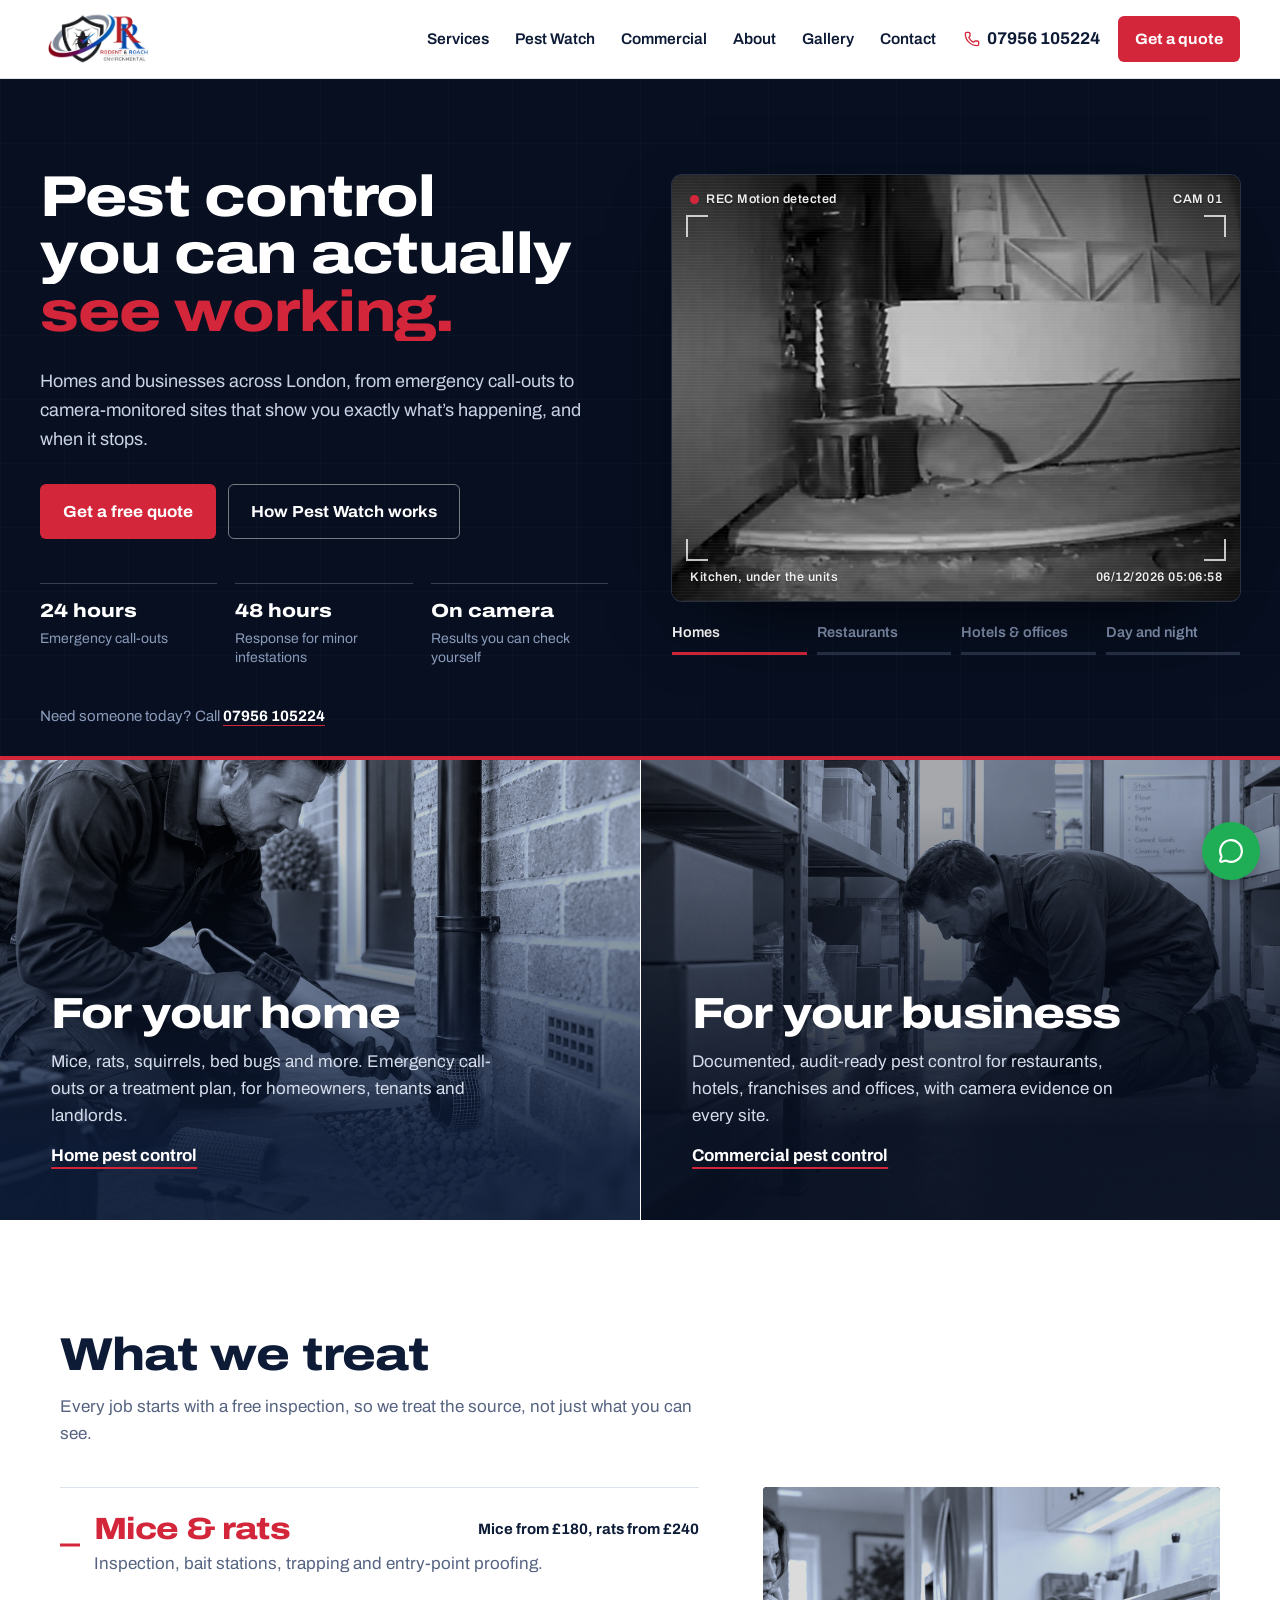
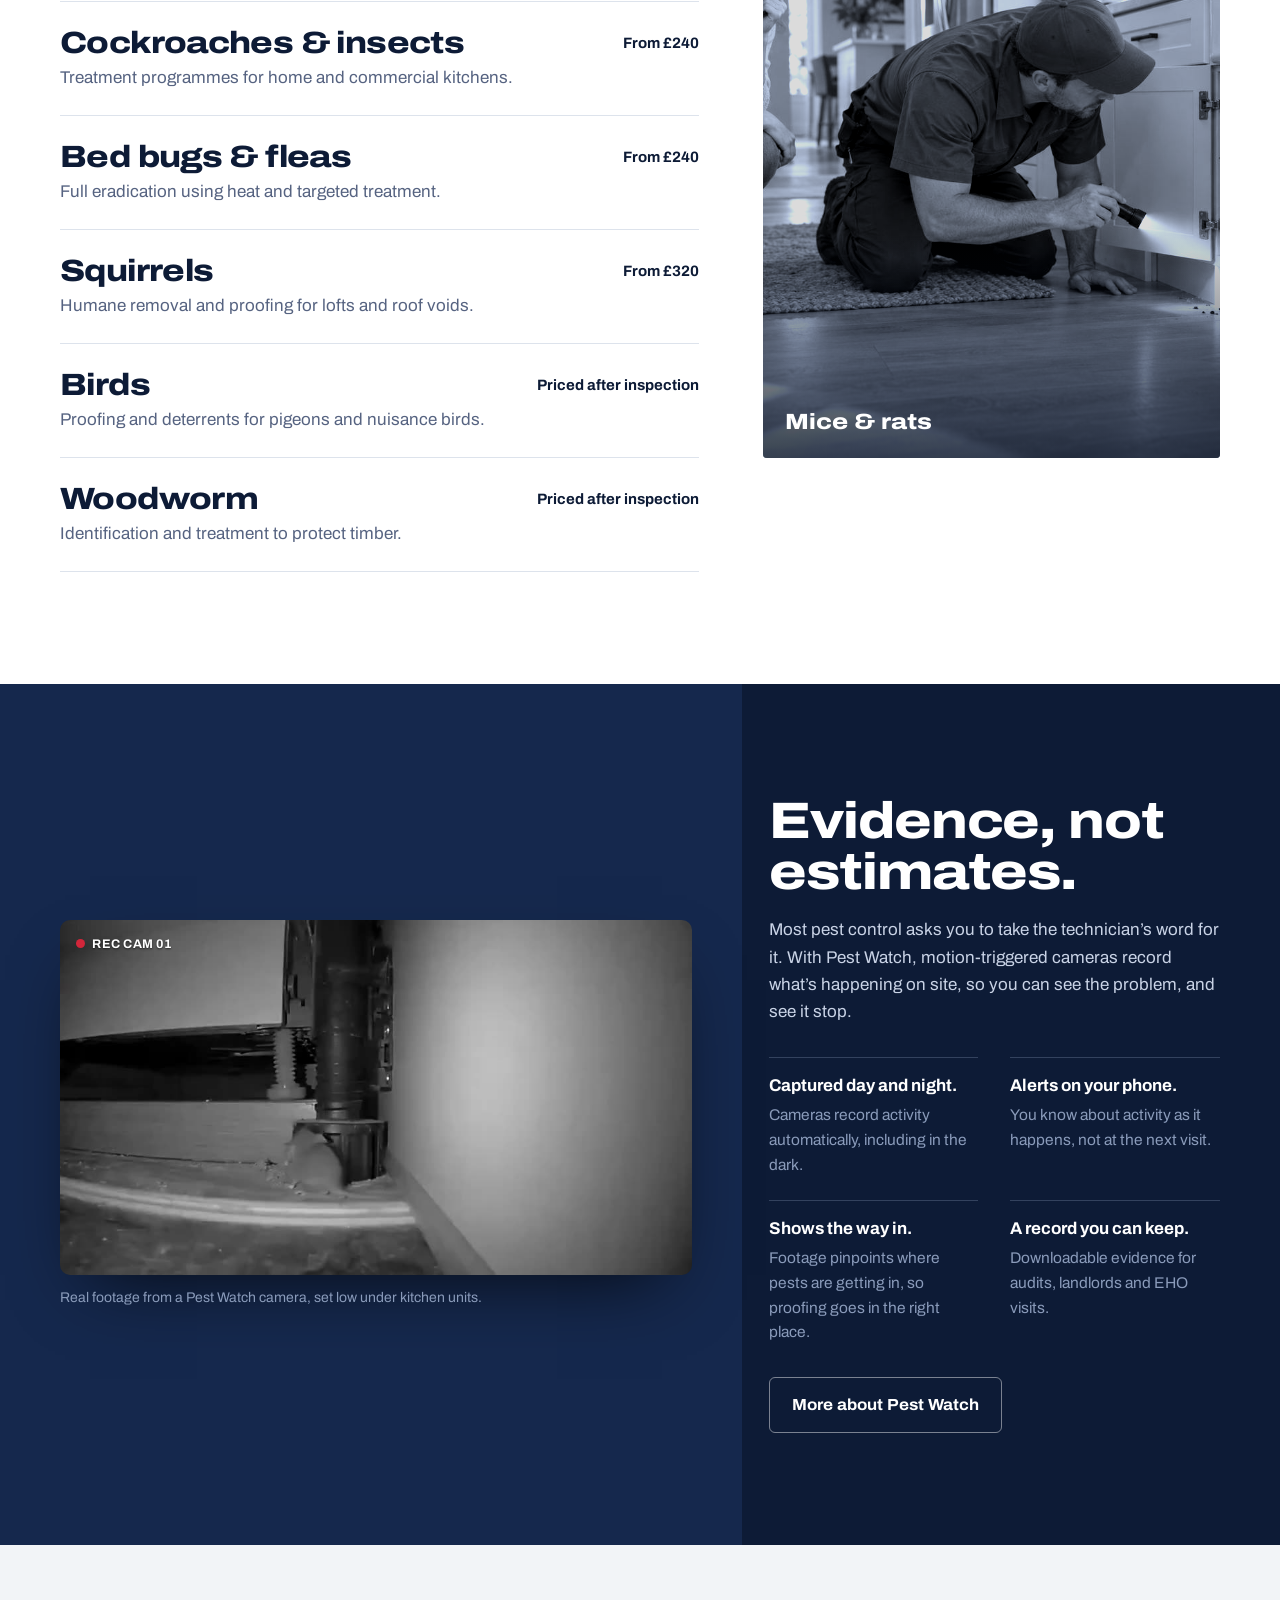
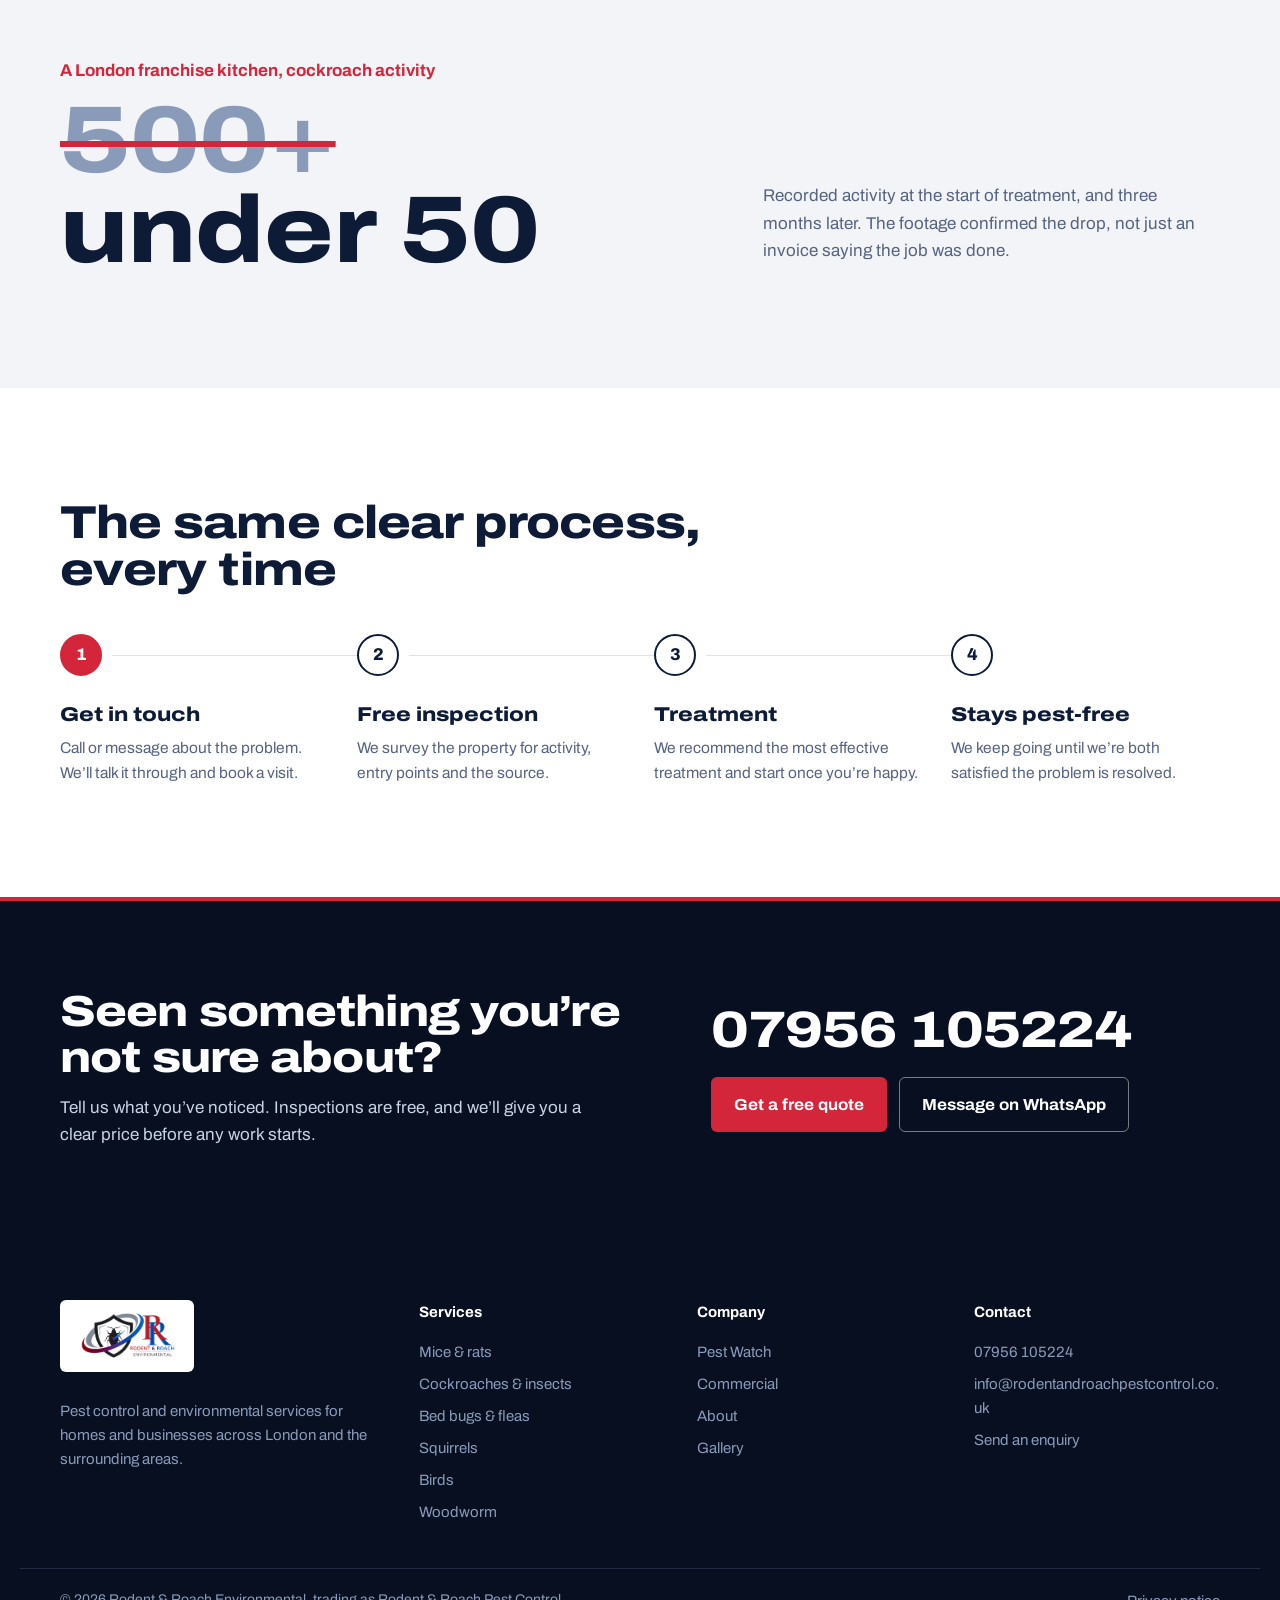
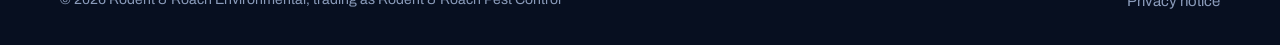
==== index.html @ bdc80152 "Preview of the Rodent & Roach redesign (new at /, original at /original/) Co-Authored-By: Claude Opu" ====
<!DOCTYPE html>
<html lang="en">
  <head>
    <meta name="robots" content="noindex, nofollow" />
    <meta charset="UTF-8" />
    <meta name="viewport" content="width=device-width, initial-scale=1.0, maximum-scale=1" />
    <title>Rodent &amp; Roach Pest Control | Pest control in London</title>
    <meta name="description" content="Safe, effective pest control and environmental services for London homes and businesses, from emergency call-outs to fully managed monitoring." />
    <meta name="robots" content="index, follow" />
    <meta property="og:title" content="Rodent &amp; Roach Pest Control | Pest control in London" />
    <meta property="og:description" content="Safe, effective pest control and environmental services for London homes and businesses." />
    <meta property="og:type" content="website" />
    <meta name="twitter:card" content="summary_large_image" />
    <meta name="twitter:title" content="Rodent &amp; Roach Pest Control | Pest control in London" />
    <meta name="twitter:description" content="Safe, effective pest control and environmental services for London homes and businesses." />
    <link rel="icon" type="image/svg+xml" href="./favicon.svg" />
    <script type="module" crossorigin src="./assets/index-C0YS751d.js"></script>
    <link rel="stylesheet" crossorigin href="./assets/index-T6lmc_DG.css">
  </head>
  <body>
    <div id="root"></div>
  </body>
</html>
---- assets/index-T6lmc_DG.css ----
@font-face{font-family:Archivo Variable;font-style:normal;font-display:swap;font-weight:100 900;font-stretch:62% 125%;src:url(./archivo-vietnamese-wdth-normal-rJmnGBSt.woff2) format("woff2-variations");unicode-range:U+0102-0103,U+0110-0111,U+0128-0129,U+0168-0169,U+01A0-01A1,U+01AF-01B0,U+0300-0301,U+0303-0304,U+0308-0309,U+0323,U+0329,U+1EA0-1EF9,U+20AB}@font-face{font-family:Archivo Variable;font-style:normal;font-display:swap;font-weight:100 900;font-stretch:62% 125%;src:url(./archivo-latin-ext-wdth-normal-7khWdh9v.woff2) format("woff2-variations");unicode-range:U+0100-02BA,U+02BD-02C5,U+02C7-02CC,U+02CE-02D7,U+02DD-02FF,U+0304,U+0308,U+0329,U+1D00-1DBF,U+1E00-1E9F,U+1EF2-1EFF,U+2020,U+20A0-20AB,U+20AD-20C0,U+2113,U+2C60-2C7F,U+A720-A7FF}@font-face{font-family:Archivo Variable;font-style:normal;font-display:swap;font-weight:100 900;font-stretch:62% 125%;src:url(./archivo-latin-wdth-normal-DY7AcnAa.woff2) format("woff2-variations");unicode-range:U+0000-00FF,U+0131,U+0152-0153,U+02BB-02BC,U+02C6,U+02DA,U+02DC,U+0304,U+0308,U+0329,U+2000-206F,U+20AC,U+2122,U+2191,U+2193,U+2212,U+2215,U+FEFF,U+FFFD}:root{--ink: #0d1b36;--night: #070f20;--navy-2: #15284d;--red: #d3263a;--red-dark: #ad1b2c;--steel: #8a9bba;--paper: #f2f4f7;--white: #ffffff;--line: #dde3ec;--text: #1b2740;--muted: #566381;--wa: #1fae55;--wide: 118%;--max: 1240px;--pad: clamp(20px, 4vw, 40px);--section: clamp(64px, 9vw, 112px)}*,*:before,*:after{box-sizing:border-box}html{-webkit-text-size-adjust:100%}body{margin:0;font-family:Archivo Variable,Archivo,system-ui,sans-serif;font-size:17px;line-height:1.6;color:var(--text);background:var(--white);-webkit-font-smoothing:antialiased}img,video{display:block;max-width:100%}a{color:inherit}h1,h2,h3{margin:0;color:var(--ink)}p{margin:0}ul,ol,dl,dd{margin:0;padding:0}ul,ol{list-style:none}button{font:inherit}.sr-only{position:absolute;width:1px;height:1px;overflow:hidden;clip:rect(0 0 0 0);white-space:nowrap}.skip{position:absolute;left:12px;top:-60px;z-index:100;background:var(--ink);color:#fff;padding:10px 14px;border-radius:6px}.skip:focus{top:12px}:focus-visible{outline:3px solid var(--red);outline-offset:3px}.hero :focus-visible,.pw :focus-visible,.cta-band :focus-visible,.site-footer :focus-visible,.page-head :focus-visible,.aud:focus-visible{outline-color:#fff}.hero-title,.page-head h1,.section-head h2,.plain h2,.pw-copy h2,.cta-band h2,.aud-title,.svc-row-title,.case-figure,.cta-phone,.contact-big{font-stretch:var(--wide);font-weight:800;letter-spacing:-.02em}.graded{filter:grayscale(1) sepia(.35) hue-rotate(180deg) saturate(1.5) contrast(1.08) brightness(.86)}.btn{display:inline-flex;align-items:center;justify-content:center;gap:8px;padding:14px 22px;border-radius:6px;border:1.5px solid transparent;font-weight:700;font-size:16px;font-stretch:106%;text-decoration:none;cursor:pointer;transition:background-color .15s,border-color .15s,color .15s}.btn-red{background:var(--red);color:#fff}.btn-red:hover{background:var(--red-dark)}.btn-red:disabled{opacity:.7;cursor:progress}.btn-ghost-light{border-color:#ffffff73;color:#fff}.btn-ghost-light:hover{border-color:#fff;background:#ffffff0f}.btn-whatsapp{background:var(--wa);color:#fff}.btn-whatsapp:hover{background:#17924a}.btn-sm{padding:10px 16px;font-size:15px}.btn-block{width:100%}.text-btn{background:none;border:0;padding:0;color:var(--muted);text-decoration:underline;cursor:pointer}.site-header{position:sticky;top:0;z-index:50;background:var(--white);border-bottom:1px solid var(--line)}.header-inner{max-width:1320px;margin:0 auto;padding:0 var(--pad);height:78px;display:flex;align-items:center;gap:28px}.brand img{height:50px;width:auto}.main-nav{display:flex;gap:26px;margin-left:auto}.main-nav a{position:relative;text-decoration:none;font-weight:600;font-size:15.5px;color:var(--ink);padding:6px 0}.main-nav a:after{content:"";position:absolute;left:0;right:0;bottom:0;height:2px;background:var(--red);transform:scaleX(0);transform-origin:left;transition:transform .2s}.main-nav a:hover:after,.main-nav a.is-on:after{transform:scaleX(1)}.header-actions{display:flex;align-items:center;gap:18px}.header-phone{display:inline-flex;align-items:center;gap:7px;font-weight:700;color:var(--ink);text-decoration:none;font-variant-numeric:tabular-nums}.header-phone svg{color:var(--red)}.menu-btn{display:none;background:none;border:1px solid var(--line);border-radius:6px;width:44px;height:44px;align-items:center;justify-content:center;color:var(--ink);cursor:pointer}.mobile-nav{display:flex;flex-direction:column;padding:8px var(--pad) 22px;border-top:1px solid var(--line)}.mobile-nav a{text-decoration:none;font-weight:700;font-stretch:var(--wide);font-size:22px;color:var(--ink);padding:12px 0;border-bottom:1px solid var(--line)}.mobile-nav a.is-on{color:var(--red)}.mobile-nav .mobile-call{border:0;margin-top:14px;background:var(--red);color:#fff;text-align:center;border-radius:6px;font-size:18px}@media(max-width:1080px){.main-nav{display:none}.header-actions{margin-left:auto}.menu-btn{display:inline-flex}}@media(max-width:640px){.header-phone{display:none}.header-inner{height:68px;gap:12px}.brand img{height:42px}}.hero{background:var(--night);color:#fff;position:relative;overflow:hidden;border-bottom:4px solid var(--red)}.hero:before{content:"";position:absolute;inset:0;pointer-events:none;opacity:.5;background-image:linear-gradient(rgba(138,155,186,.07) 1px,transparent 1px),linear-gradient(90deg,rgba(138,155,186,.07) 1px,transparent 1px);background-size:64px 64px}.hero-inner{position:relative;max-width:1320px;margin:0 auto;padding:clamp(48px,7vw,92px) var(--pad) 28px;display:grid;grid-template-columns:5fr 7fr;gap:clamp(32px,5vw,72px);align-items:center}.hero-title{color:#fff;font-size:clamp(42px,5.6vw,82px);line-height:.96}.hero-line{display:block;overflow:hidden;padding-bottom:.04em}.hero-line{animation:rise .8s cubic-bezier(.2,.7,.1,1) both}.hero-line:nth-child(2){animation-delay:.08s}.hero-line:nth-child(3){animation-delay:.16s;color:var(--red)}@keyframes rise{0%{opacity:0;transform:translateY(40%)}to{opacity:1;transform:none}}.hero-sub{margin-top:26px;max-width:34em;color:#c9d3e6;font-size:18px;animation:fade .8s .3s both}.hero-actions{display:flex;flex-wrap:wrap;gap:12px;margin-top:30px;animation:fade .8s .4s both}.hero-facts{display:grid;grid-template-columns:repeat(3,1fr);gap:18px;margin-top:44px;animation:fade .8s .5s both}.hero-facts div{border-top:1px solid rgba(138,155,186,.35);padding-top:12px}.hero-facts dt{font-weight:800;font-stretch:var(--wide);font-size:19px}.hero-facts dd{color:var(--steel);font-size:14px;line-height:1.4;margin-top:2px}@keyframes fade{0%{opacity:0}to{opacity:1}}.monitor{animation:fade 1s .2s both}.monitor-screen{position:relative;aspect-ratio:4 / 3;border-radius:10px;overflow:hidden;background:#000;box-shadow:0 0 0 1px #8a9bba40,0 30px 80px -30px #000c}.monitor-screen:after{content:"";position:absolute;inset:0;pointer-events:none;background:repeating-linear-gradient(0deg,rgba(255,255,255,.035) 0 1px,transparent 1px 3px),radial-gradient(ellipse at center,transparent 55%,rgba(0,0,0,.55))}.feed{position:absolute;inset:0;opacity:0;transition:opacity .9s ease}.feed.is-on{opacity:1}.feed-media{width:100%;height:100%;object-fit:cover;filter:grayscale(1) sepia(.3) hue-rotate(160deg) saturate(1.4) contrast(1.12) brightness(.82);transform:scale(1.04)}.feed-video{filter:contrast(1.05)}.feed.is-on .feed-media{animation:push 7s linear forwards}@keyframes push{0%{transform:scale(1.04)}to{transform:scale(1.14) translate(-1.5%,-1%)}}.detect{position:absolute;border:2px solid var(--red);opacity:0;transform:scale(1.25)}.feed.is-on .detect{animation:lock .5s 1.1s cubic-bezier(.2,.8,.2,1) forwards}@keyframes lock{to{opacity:1;transform:none}}.detect-label{position:absolute;left:-2px;bottom:100%;white-space:nowrap;background:var(--red);color:#fff;font-size:12px;font-weight:700;padding:3px 7px}.hud{position:absolute;left:0;right:0;display:flex;justify-content:space-between;gap:12px;padding:14px 18px;z-index:2;font-size:12.5px;font-weight:600;letter-spacing:.04em;color:#ffffffeb;text-shadow:0 1px 2px rgba(0,0,0,.6);font-variant-numeric:tabular-nums}.hud-top{top:0}.hud-bottom{bottom:0}.hud-rec{display:inline-flex;align-items:center;gap:7px}.hud-rec i{width:9px;height:9px;border-radius:50%;background:var(--red);animation:blink 1.4s steps(1) infinite}@keyframes blink{50%{opacity:.2}}.corner{position:absolute;width:22px;height:22px;border-color:#ffffffbf;border-style:solid;border-width:0;z-index:2;pointer-events:none}.corner.tl{top:40px;left:14px;border-top-width:2px;border-left-width:2px}.corner.tr{top:40px;right:14px;border-top-width:2px;border-right-width:2px}.corner.bl{bottom:40px;left:14px;border-bottom-width:2px;border-left-width:2px}.corner.br{bottom:40px;right:14px;border-bottom-width:2px;border-right-width:2px}.monitor-tabs{display:grid;grid-template-columns:repeat(4,1fr);gap:10px;margin-top:14px}.monitor-tab{background:none;border:0;color:var(--steel);text-align:left;padding:6px 0;cursor:pointer;font-weight:600;font-size:14.5px}.monitor-tab.is-on,.monitor-tab:hover{color:#fff}.tab-bar{display:block;height:3px;margin-top:8px;background:#8a9bba40;overflow:hidden}.tab-bar span{display:block;height:100%;width:0;background:var(--red)}.monitor-tab.is-on .tab-bar span{animation:fill linear forwards}.monitor-tab.is-on.is-paused .tab-bar span{animation:none;width:100%}@keyframes fill{to{width:100%}}.hero-call{position:relative;max-width:1320px;margin:0 auto;padding:8px var(--pad) 28px;color:var(--steel);font-size:15px}.hero-call a{color:#fff;font-weight:700;text-decoration-color:var(--red);text-underline-offset:4px}@media(max-width:960px){.hero-inner{grid-template-columns:1fr}.hero-facts{grid-template-columns:1fr 1fr 1fr}}@media(max-width:560px){.hero-facts{grid-template-columns:1fr;gap:0}.hero-facts div{display:flex;gap:12px;align-items:baseline;padding:10px 0}.monitor-tabs{grid-template-columns:repeat(2,1fr)}.hud{font-size:11px;padding:10px 12px}.detect-label{font-size:11px}}.audience{display:grid;grid-template-columns:1fr 1fr}.aud{position:relative;min-height:460px;overflow:hidden;text-decoration:none;color:#fff;display:flex;align-items:flex-end}.aud img{position:absolute;inset:0;width:100%;height:100%;object-fit:cover;transition:transform .6s ease}.aud:before{content:"";position:absolute;inset:0;z-index:1;background:linear-gradient(180deg,#0d1b361a 20%,#0d1b36eb 85%)}.aud-biz:before{background:linear-gradient(180deg,#070f2040 10%,#070f20f2 80%)}.aud:hover img{transform:scale(1.04)}.aud-body{position:relative;z-index:2;padding:clamp(28px,4vw,52px);max-width:560px;display:flex;flex-direction:column;gap:12px}.aud-title{font-size:clamp(30px,3.4vw,46px);line-height:1}.aud-text{color:#d5ddeb}.aud-link{font-weight:700;text-decoration:underline;text-decoration-color:var(--red);text-decoration-thickness:2px;text-underline-offset:6px}.aud-biz{border-left:1px solid rgba(255,255,255,.12)}@media(max-width:760px){.audience{grid-template-columns:1fr}.aud{min-height:380px}.aud-biz{border-left:0}}.section-head{max-width:640px;margin-bottom:40px}.section-head h2{font-size:clamp(32px,3.6vw,50px);line-height:1.02}.section-head p{margin-top:14px;color:var(--muted)}.svc-index{padding:var(--section) 0}.svc-index-inner{max-width:var(--max);margin:0 auto;padding:0 var(--pad)}.svc-layout{display:grid;grid-template-columns:7fr 5fr;gap:clamp(28px,5vw,64px);align-items:start}.svc-rows{border-bottom:1px solid var(--line)}.svc-row{display:grid;grid-template-columns:1fr auto;grid-template-areas:"title price" "text text";gap:4px 20px;padding:24px 0;border-top:1px solid var(--line);text-decoration:none;position:relative;transition:padding-left .2s ease}.svc-row:before{content:"";position:absolute;left:0;top:50%;width:0;height:3px;background:var(--red);transition:width .2s ease;transform:translateY(-50%)}.svc-row.is-on{padding-left:34px}.svc-row.is-on:before{width:20px}.svc-row-title{grid-area:title;font-size:clamp(24px,2.4vw,32px);line-height:1.1;color:var(--ink);transition:color .2s}.svc-row.is-on .svc-row-title{color:var(--red)}.svc-row-text{grid-area:text;color:var(--muted)}.svc-row-price{grid-area:price;align-self:center;font-weight:700;font-size:15px;color:var(--ink);text-align:right}.svc-preview{position:sticky;top:110px;aspect-ratio:4 / 5;border-radius:4px;overflow:hidden;background:var(--ink)}.svc-preview img{position:absolute;inset:0;width:100%;height:100%;object-fit:cover;opacity:0;transition:opacity .4s ease}.svc-preview img.is-on{opacity:1}.svc-preview:after{content:"";position:absolute;inset:0;background:linear-gradient(180deg,transparent 60%,rgba(7,15,32,.75))}.svc-preview-label{position:absolute;left:22px;bottom:18px;z-index:1;color:#fff;font-weight:800;font-stretch:var(--wide);font-size:22px}@media(max-width:860px){.svc-layout{grid-template-columns:1fr}.svc-preview{display:none}.svc-row{grid-template-areas:"title" "text" "price";grid-template-columns:1fr}.svc-row-price{text-align:left;margin-top:6px;color:var(--red)}.svc-row.is-on{padding-left:0}.svc-row.is-on:before{width:0}.svc-row.is-on .svc-row-title{color:var(--ink)}}.pw{background:var(--ink);color:#fff;padding:var(--section) 0;position:relative}.pw:before{content:"";position:absolute;left:0;top:0;bottom:0;width:42%;background:var(--navy-2)}.pw-inner{position:relative;max-width:var(--max);margin:0 auto;padding:0 var(--pad);display:grid;grid-template-columns:5fr 7fr;gap:clamp(32px,6vw,88px);align-items:center}.pw-screen{position:relative;max-width:400px;width:100%;justify-self:center;aspect-ratio:3 / 4;border-radius:10px;overflow:hidden;background:#000;box-shadow:0 30px 70px -30px #000c}.pw-screen video{width:100%;height:100%;object-fit:cover}.pw-screen .corner.bl,.pw-screen .corner.br{bottom:54px}.pw-copy h2{color:#fff;font-size:clamp(34px,4vw,56px);line-height:1}.pw-copy>p{margin-top:18px;color:#c9d3e6;max-width:34em}.pw-points{margin:32px 0;display:grid;grid-template-columns:1fr 1fr;gap:22px 32px}.pw-points li{border-top:1px solid rgba(138,155,186,.3);padding-top:14px;color:var(--steel);font-size:15.5px}.pw-points strong{display:block;color:#fff;font-size:17px;margin-bottom:4px}@media(max-width:900px){.pw:before{width:100%;height:38%;bottom:auto}.pw-inner{grid-template-columns:1fr}}@media(max-width:560px){.pw-points{grid-template-columns:1fr}}.case{background:var(--paper);padding:var(--section) 0}.case-inner{max-width:var(--max);margin:0 auto;padding:0 var(--pad);display:grid;grid-template-columns:1fr 1fr;gap:12px 64px;align-items:end}.case-kicker{grid-column:1 / -1;font-weight:700;color:var(--red)}.case-figure{display:flex;align-items:baseline;flex-wrap:wrap;gap:6px 24px;line-height:.95}.case-from{font-size:clamp(56px,8vw,120px);color:var(--steel);text-decoration:line-through;text-decoration-color:var(--red);text-decoration-thickness:6px}.case-to{font-size:clamp(56px,8vw,120px);color:var(--ink)}.case-text{color:var(--muted);max-width:30em;padding-bottom:12px}@media(max-width:860px){.case-inner{grid-template-columns:1fr}}.process{padding:var(--section) 0}.process-inner{max-width:var(--max);margin:0 auto;padding:0 var(--pad)}.process-steps{display:grid;grid-template-columns:repeat(4,1fr);gap:28px;counter-reset:s}.process-steps li{position:relative;padding-top:64px}.process-steps li:before{content:"";position:absolute;top:21px;left:52px;right:-28px;height:1px;background:var(--line)}.process-steps li:last-child:before{display:none}.step-n{display:inline-flex;align-items:center;justify-content:center;width:42px;height:42px;border-radius:50%;border:2px solid var(--ink);font-weight:800;color:var(--ink);flex:none}.process-steps .step-n{position:absolute;top:0;left:0}.process-steps li:first-child .step-n{background:var(--red);border-color:var(--red);color:#fff}.process-steps h3{font-size:20px;font-stretch:var(--wide);font-weight:800}.process-steps p{color:var(--muted);margin-top:6px;font-size:15.5px}@media(max-width:860px){.process-steps{grid-template-columns:1fr 1fr}.process-steps li:before{display:none}}@media(max-width:520px){.process-steps{grid-template-columns:1fr}}.cta-band{background:var(--night);color:#fff;padding:clamp(56px,7vw,88px) 0;border-top:4px solid var(--red)}.cta-inner{max-width:var(--max);margin:0 auto;padding:0 var(--pad);display:grid;grid-template-columns:6fr 5fr;gap:40px;align-items:center}.cta-band h2{color:#fff;font-size:clamp(30px,3.4vw,46px);line-height:1.04}.cta-band p{color:#c9d3e6;margin-top:14px;max-width:32em}.cta-phone{display:block;color:#fff;text-decoration:none;font-size:clamp(34px,4vw,54px);line-height:1;font-variant-numeric:tabular-nums}.cta-phone:hover{color:#ffd4d9}.cta-buttons{display:flex;flex-wrap:wrap;gap:12px;margin-top:20px}@media(max-width:860px){.cta-inner{grid-template-columns:1fr}}.page-head{position:relative;background:var(--ink);color:#fff;overflow:hidden;border-bottom:4px solid var(--red)}.page-head-inner{position:relative;z-index:1;max-width:var(--max);margin:0 auto;padding:clamp(56px,8vw,104px) var(--pad)}.page-head h1{color:#fff;font-size:clamp(40px,5.4vw,76px);line-height:.98;max-width:12em}.page-head p{margin-top:18px;max-width:34em;color:#c9d3e6;font-size:18px}.page-head.has-image .page-head-inner{padding-right:46%}.page-head-img{position:absolute;top:0;right:0;bottom:0;width:46%;height:100%;object-fit:cover}.page-head.has-image:after{content:"";position:absolute;top:0;bottom:0;right:0;width:46%;background:linear-gradient(90deg,var(--ink),transparent 45%)}.crumb{display:inline-block;margin-bottom:20px;color:var(--steel);font-weight:600;text-decoration:none}.crumb:before{content:"‹ "}.crumb:hover{color:#fff}@media(max-width:860px){.page-head.has-image .page-head-inner{padding-right:var(--pad)}.page-head-img{width:100%;opacity:.35}.page-head.has-image:after{width:100%;background:linear-gradient(180deg,rgba(13,27,54,.4),var(--ink))}}.plain{padding:clamp(56px,7vw,92px) 0}.plain.alt{background:var(--paper)}.plain-inner{max-width:var(--max);margin:0 auto;padding:0 var(--pad)}.plain h2{font-size:clamp(26px,2.6vw,36px);line-height:1.06;margin-bottom:16px}.plain h2.mt{margin-top:36px}.plain p{color:var(--muted);max-width:38em}.plain p+p{margin-top:14px}.two-col{display:grid;grid-template-columns:5fr 7fr;gap:clamp(28px,5vw,72px)}.lists{display:grid;grid-template-columns:1fr 1fr;gap:28px}.lists h3{font-size:18px;margin-bottom:10px}.lists li,.tick-list li,.area-list li{position:relative;padding:9px 0 9px 22px;border-bottom:1px solid var(--line)}.lists li:before,.tick-list li:before{content:"";position:absolute;left:0;top:19px;width:10px;height:3px;background:var(--red)}.area-list{display:grid;grid-template-columns:1fr 1fr;column-gap:28px}.area-list li{padding-left:0;font-weight:600;color:var(--ink)}.price-note{border-left:3px solid var(--red);padding-left:18px}.visit-steps{display:grid;gap:14px;margin-top:8px;max-width:760px}.visit-steps li{display:flex;gap:18px;align-items:center;color:var(--text);font-size:17.5px}.svc-price-line{margin-top:32px;display:flex;flex-wrap:wrap;gap:6px 16px;align-items:baseline}.svc-price-line strong{font-size:24px;font-stretch:var(--wide);color:var(--ink)}.svc-price-line span{color:var(--muted)}.other-svcs{display:flex;flex-wrap:wrap;gap:10px}.other-svcs a{text-decoration:none;font-weight:700;color:var(--ink);border:1.5px solid var(--line);border-radius:6px;padding:10px 16px}.other-svcs a:hover{border-color:var(--ink)}.sectors{display:grid;grid-template-columns:repeat(3,1fr);gap:0 36px}.sectors div{border-top:1px solid var(--line);padding:18px 0 24px}.sectors dt{font-weight:800;font-stretch:var(--wide);font-size:19px;color:var(--ink)}.sectors dd{color:var(--muted);margin-top:6px}.prose{max-width:720px}.preview-note{background:#fff4d6;border:1px solid #f0d58a;color:#6a5414!important;padding:12px 16px;border-radius:6px;margin-bottom:28px;max-width:none!important}@media(max-width:860px){.two-col,.lists,.sectors{grid-template-columns:1fr}}.gallery{display:grid;grid-template-columns:repeat(3,1fr);gap:16px}.gallery figure{margin:0}.gallery img{width:100%;aspect-ratio:4 / 3;object-fit:cover;border-radius:4px;filter:saturate(.75) contrast(1.05)}.gallery figcaption{margin-top:8px;font-size:14.5px;font-weight:600;color:var(--ink)}@media(max-width:860px){.gallery{grid-template-columns:1fr 1fr}}@media(max-width:520px){.gallery{grid-template-columns:1fr}}.contact-grid{display:grid;grid-template-columns:7fr 4fr;gap:clamp(32px,5vw,72px);align-items:start}.contact-side{display:grid;gap:26px}.contact-side h2{font-size:15px!important;font-stretch:100%!important;font-weight:700!important;letter-spacing:0!important;color:var(--muted);margin-bottom:4px!important}.contact-side a{font-weight:700;color:var(--ink);text-decoration-color:var(--red);text-underline-offset:4px;word-break:break-word}.contact-side p{font-size:15px;margin-top:4px}.contact-big{font-size:34px;text-decoration:none!important;display:block;line-height:1.1}@media(max-width:860px){.contact-grid{grid-template-columns:1fr}}.enquiry{display:grid;gap:18px}.field-row{display:grid;grid-template-columns:1fr 1fr;gap:18px}.field{display:grid;gap:6px;border:0;padding:0;margin:0;min-width:0}.field label,.field legend{font-weight:700;font-size:15px;color:var(--ink);padding:0}.optional{font-weight:400;color:var(--muted)}.field input,.field select,.field textarea{width:100%;font:inherit;color:var(--text);background:#fff;border:1.5px solid #c7d0dd;border-radius:6px;padding:12px 14px;min-height:50px}.field textarea{resize:vertical}.field input:focus,.field select:focus,.field textarea:focus{outline:none;border-color:var(--ink);box-shadow:0 0 0 3px #0d1b3626}.field [aria-invalid=true]{border-color:var(--red)}.field-error{color:var(--red)!important;font-size:14.5px;font-weight:600}.segmented{display:flex;flex-wrap:wrap;gap:10px}.segmented legend{width:100%;margin-bottom:6px}.segmented label{flex:1;min-width:120px;display:flex;align-items:center;justify-content:center;min-height:50px;border:1.5px solid #c7d0dd;border-radius:6px;cursor:pointer;font-weight:600}.segmented label.is-on{border-color:var(--ink);background:var(--ink);color:#fff}.segmented input{position:absolute;opacity:0;pointer-events:none}.segmented label:focus-within{outline:3px solid var(--red);outline-offset:2px}.form-done{background:var(--paper);border-left:4px solid var(--red);padding:28px;display:grid;gap:14px;justify-items:start}.form-done h3{font-size:26px;font-stretch:var(--wide);font-weight:800}.form-alt a{font-weight:700;color:var(--ink)}@media(max-width:560px){.field-row{grid-template-columns:1fr}}.site-footer{background:var(--night);color:var(--steel)}.footer-inner{max-width:var(--max);margin:0 auto;padding:64px var(--pad) 40px;display:grid;grid-template-columns:4fr 3fr 3fr 3fr;gap:32px}.footer-logo{display:inline-block;background:#fff;border-radius:6px;padding:10px 14px}.footer-logo img{height:52px;width:auto}.footer-brand p{margin-top:18px;max-width:26em;font-size:15px}.site-footer h2{color:#fff;font-size:15px;font-weight:700;margin-bottom:12px}.site-footer a{display:block;color:var(--steel);text-decoration:none;padding:4px 0;font-size:15px;word-break:break-word}.site-footer a:hover{color:#fff}.footer-base{max-width:var(--max);margin:0 auto;padding:20px var(--pad) 32px;border-top:1px solid rgba(138,155,186,.2);display:flex;flex-wrap:wrap;justify-content:space-between;gap:12px;font-size:14px}.footer-base a{display:inline;padding:0}@media(max-width:860px){.footer-inner{grid-template-columns:1fr 1fr}.footer-brand{grid-column:1 / -1}}.wa-float{position:fixed;right:20px;bottom:20px;z-index:40;width:58px;height:58px;border-radius:50%;background:var(--wa);color:#fff;display:flex;align-items:center;justify-content:center;box-shadow:0 10px 24px -8px #00000073}.wa-float:hover{background:#17924a}@media(prefers-reduced-motion:reduce){*,*:before,*:after{animation-duration:.001ms!important;animation-delay:0s!important;transition-duration:.001ms!important}.feed.is-on .feed-media{animation:none}.feed.is-on .detect{opacity:1;transform:none}}.pw-screen{margin:0;max-width:none;aspect-ratio:16 / 9;justify-self:stretch;overflow:visible;background:none;box-shadow:none;border-radius:0}.pw-screen video{border-radius:10px;aspect-ratio:16 / 9;height:auto;box-shadow:0 30px 70px -30px #000c;background:#000}.pw-screen .corner.tl,.pw-screen .corner.tr{top:14px}.pw-screen .corner.bl,.pw-screen .corner.br{bottom:auto;top:calc(100% - 2.6em - 36px)}.pw-screen .corner{display:none}.pw-hud{position:absolute;top:14px;left:16px;display:inline-flex;align-items:center;gap:7px;font-size:12.5px;font-weight:700;letter-spacing:.04em;text-shadow:0 1px 2px rgba(0,0,0,.6)}.pw-hud i{width:9px;height:9px;border-radius:50%;background:var(--red);animation:blink 1.4s steps(1) infinite}.pw-screen figcaption{margin-top:12px;color:var(--steel);font-size:14px}.pw-inner{grid-template-columns:7fr 5fr}.pw:before{width:58%}@media(max-width:900px){.pw-inner{grid-template-columns:1fr}.pw:before{width:100%;height:34%}}.footage{display:grid;grid-template-columns:repeat(3,1fr);gap:16px;margin-top:24px}.footage figure{margin:0}.footage video{width:100%;aspect-ratio:16 / 9;object-fit:cover;border-radius:6px;background:#000}.footage figcaption{margin-top:8px;font-size:14.5px;font-weight:600;color:var(--ink)}@media(max-width:760px){.footage{grid-template-columns:1fr}}.alert-row{display:grid;grid-template-columns:7fr 4fr;gap:clamp(28px,5vw,72px);align-items:center}.alert-phone{margin:0;justify-self:center;max-width:300px}.alert-phone video{width:100%;aspect-ratio:4 / 5;object-fit:cover;border-radius:10px;background:#000}.alert-phone figcaption{margin-top:8px;font-size:14.5px;font-weight:600;color:var(--ink);text-align:center}@media(max-width:860px){.alert-row{grid-template-columns:1fr}}.plain h2.mt-lg{margin-top:64px}.hero-inner{grid-template-columns:6fr 6fr}.hero-title{font-size:clamp(40px,4.5vw,66px)}.brand img{height:56px}@media(max-width:640px){.brand img{height:44px}}.case-inner{grid-template-columns:7fr 5fr;align-items:end}.case-figure{grid-column:1;flex-direction:column;gap:0}.case-from,.case-to{font-size:clamp(56px,7.4vw,112px);white-space:nowrap}.case-text{grid-column:2}@media(max-width:860px){.case-figure,.case-text{grid-column:1}}.contact-grid>*,.two-col>*,.footer-inner>*{min-width:0}.contact-side a,.site-footer a{overflow-wrap:anywhere}.segmented label{position:relative}.segmented input{inset:0;width:100%;height:100%;margin:0}
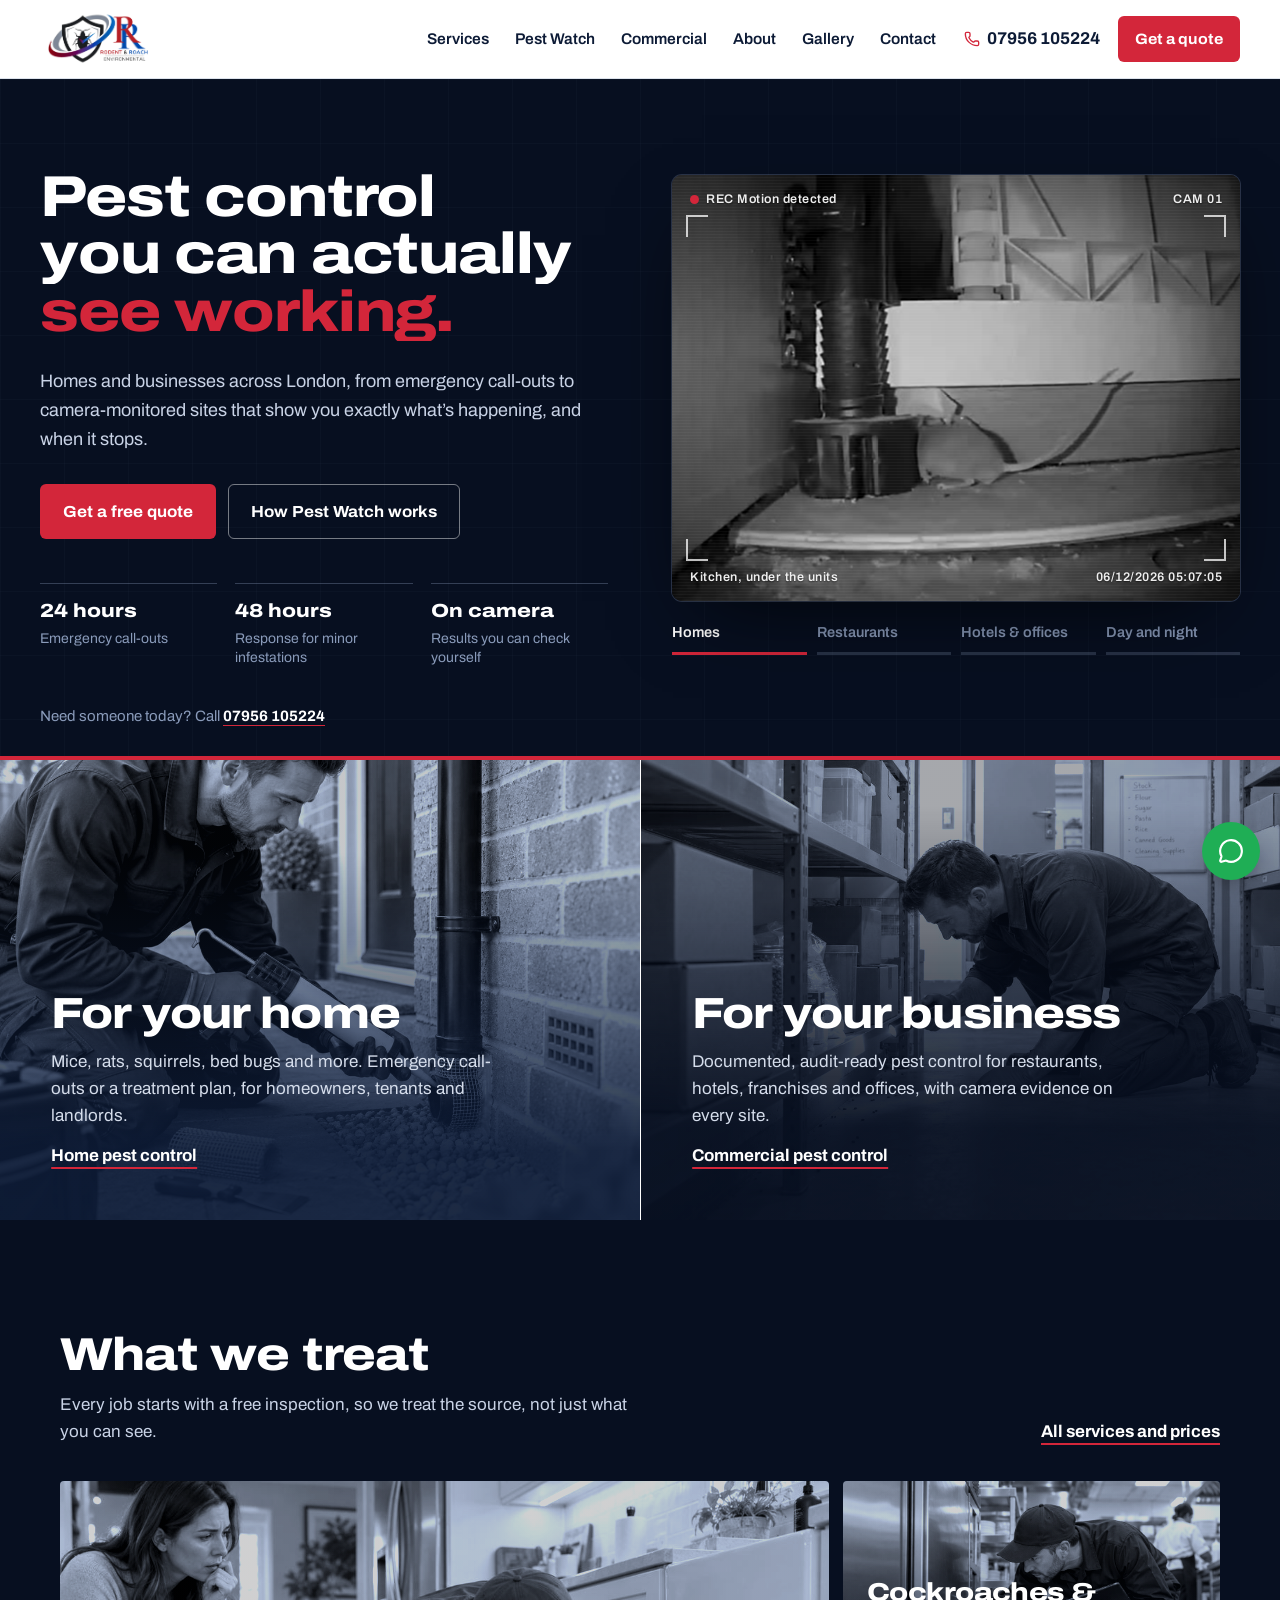
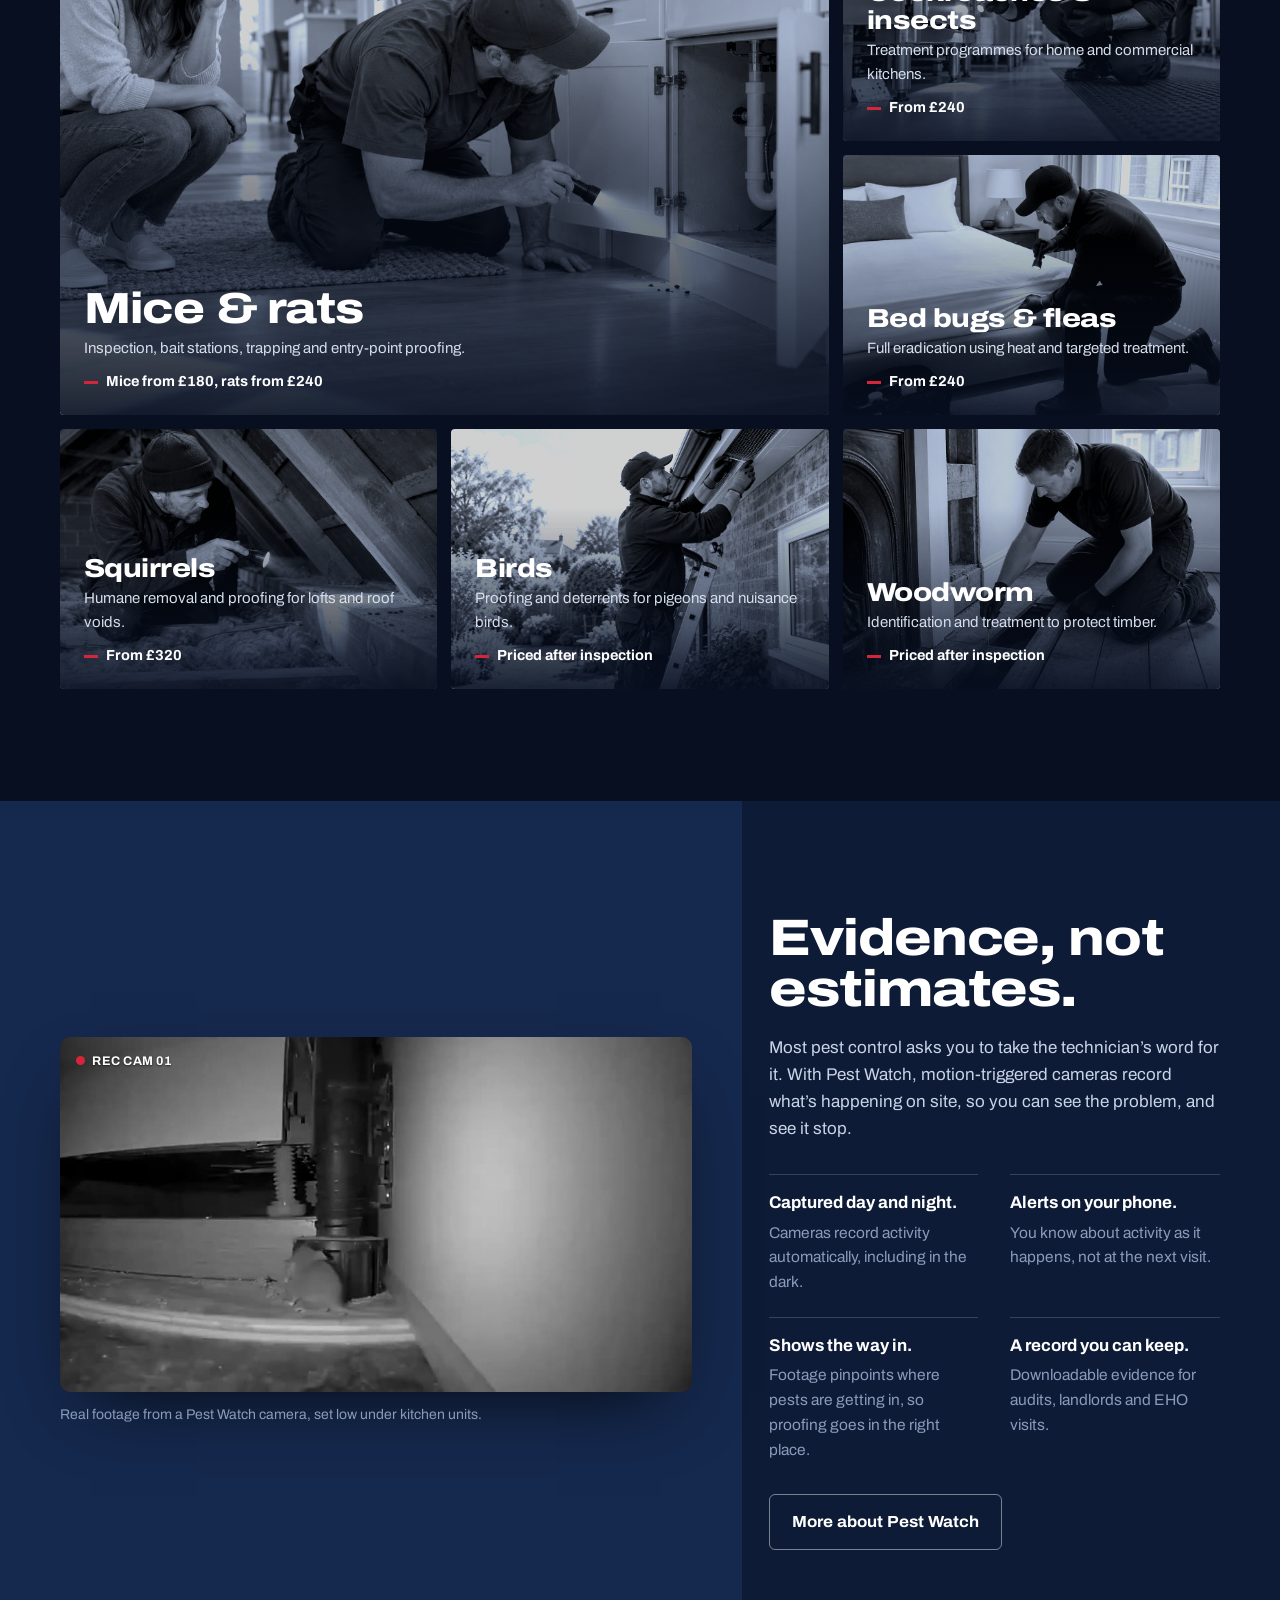
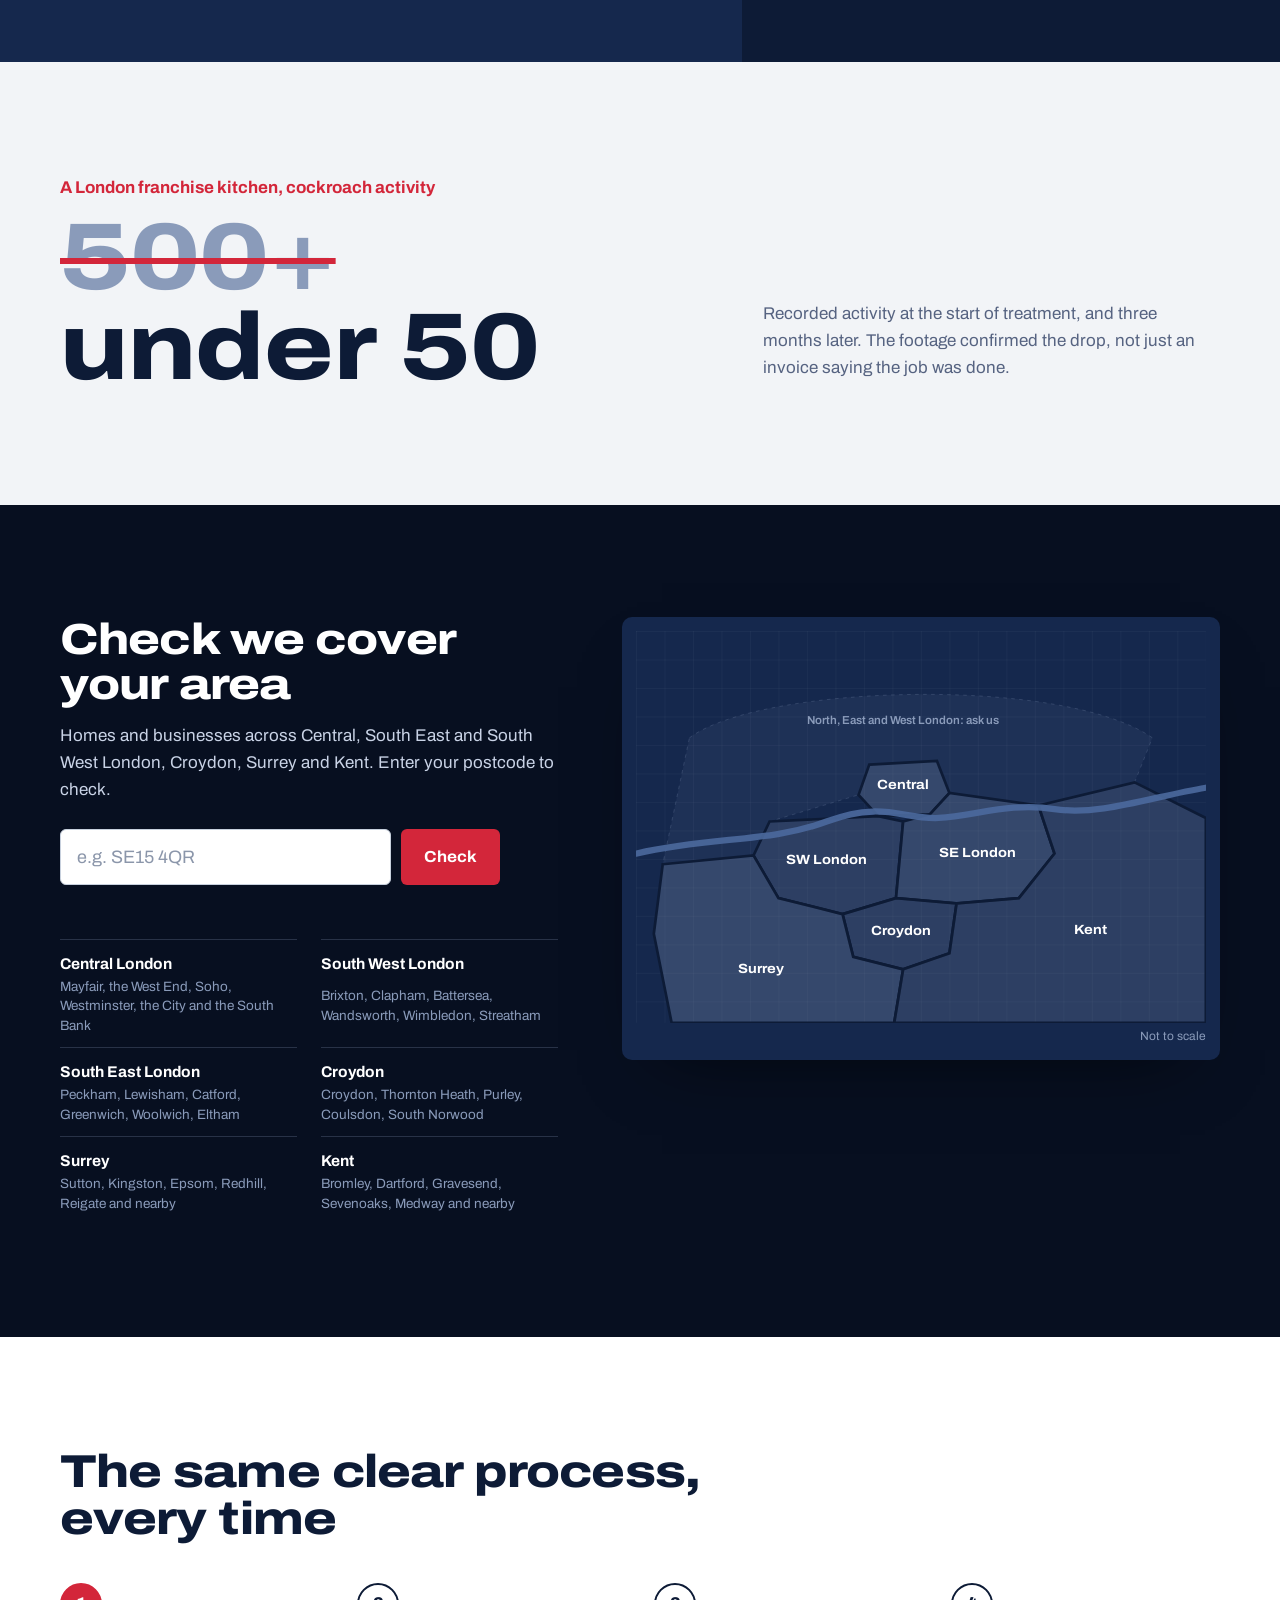
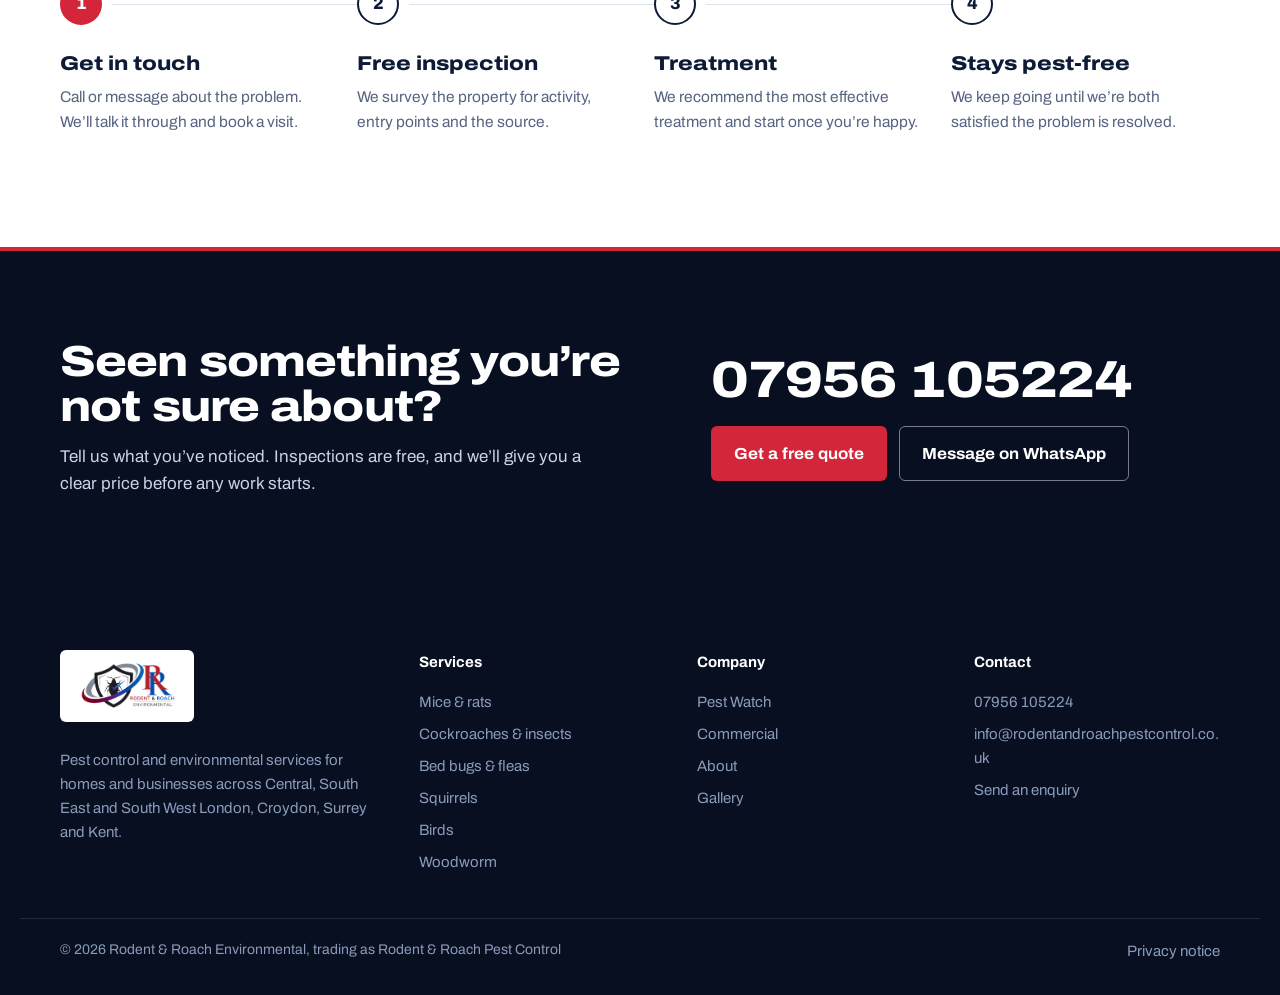
==== commit 059628d8: "Update preview: commercial page, service tiles, postcode checker Co-Authored-By: Claude Opus 5.5 <no" ====
--- a/index.html
+++ b/index.html
@@ -14,8 +14,8 @@
     <meta name="twitter:title" content="Rodent &amp; Roach Pest Control | Pest control in London" />
     <meta name="twitter:description" content="Safe, effective pest control and environmental services for London homes and businesses." />
     <link rel="icon" type="image/svg+xml" href="./favicon.svg" />
-    <script type="module" crossorigin src="./assets/index-C0YS751d.js"></script>
-    <link rel="stylesheet" crossorigin href="./assets/index-T6lmc_DG.css">
+    <script type="module" crossorigin src="./assets/index-vyoqP7bB.js"></script>
+    <link rel="stylesheet" crossorigin href="./assets/index-BUUv_MFU.css">
   </head>
   <body>
     <div id="root"></div>
--- a/assets/index-BUUv_MFU.css
+++ b/assets/index-BUUv_MFU.css
@@ -0,0 +1 @@
+@font-face{font-family:Archivo Variable;font-style:normal;font-display:swap;font-weight:100 900;font-stretch:62% 125%;src:url(./archivo-vietnamese-wdth-normal-rJmnGBSt.woff2) format("woff2-variations");unicode-range:U+0102-0103,U+0110-0111,U+0128-0129,U+0168-0169,U+01A0-01A1,U+01AF-01B0,U+0300-0301,U+0303-0304,U+0308-0309,U+0323,U+0329,U+1EA0-1EF9,U+20AB}@font-face{font-family:Archivo Variable;font-style:normal;font-display:swap;font-weight:100 900;font-stretch:62% 125%;src:url(./archivo-latin-ext-wdth-normal-7khWdh9v.woff2) format("woff2-variations");unicode-range:U+0100-02BA,U+02BD-02C5,U+02C7-02CC,U+02CE-02D7,U+02DD-02FF,U+0304,U+0308,U+0329,U+1D00-1DBF,U+1E00-1E9F,U+1EF2-1EFF,U+2020,U+20A0-20AB,U+20AD-20C0,U+2113,U+2C60-2C7F,U+A720-A7FF}@font-face{font-family:Archivo Variable;font-style:normal;font-display:swap;font-weight:100 900;font-stretch:62% 125%;src:url(./archivo-latin-wdth-normal-DY7AcnAa.woff2) format("woff2-variations");unicode-range:U+0000-00FF,U+0131,U+0152-0153,U+02BB-02BC,U+02C6,U+02DA,U+02DC,U+0304,U+0308,U+0329,U+2000-206F,U+20AC,U+2122,U+2191,U+2193,U+2212,U+2215,U+FEFF,U+FFFD}:root{--ink: #0d1b36;--night: #070f20;--navy-2: #15284d;--red: #d3263a;--red-dark: #ad1b2c;--steel: #8a9bba;--paper: #f2f4f7;--white: #ffffff;--line: #dde3ec;--text: #1b2740;--muted: #566381;--wa: #1fae55;--wide: 118%;--max: 1240px;--pad: clamp(20px, 4vw, 40px);--section: clamp(64px, 9vw, 112px)}*,*:before,*:after{box-sizing:border-box}html{-webkit-text-size-adjust:100%}body{margin:0;font-family:Archivo Variable,Archivo,system-ui,sans-serif;font-size:17px;line-height:1.6;color:var(--text);background:var(--white);-webkit-font-smoothing:antialiased}img,video{display:block;max-width:100%}a{color:inherit}h1,h2,h3{margin:0;color:var(--ink)}p{margin:0}ul,ol,dl,dd{margin:0;padding:0}ul,ol{list-style:none}button{font:inherit}.sr-only{position:absolute;width:1px;height:1px;overflow:hidden;clip:rect(0 0 0 0);white-space:nowrap}.skip{position:absolute;left:12px;top:-60px;z-index:100;background:var(--ink);color:#fff;padding:10px 14px;border-radius:6px}.skip:focus{top:12px}:focus-visible{outline:3px solid var(--red);outline-offset:3px}.hero :focus-visible,.pw :focus-visible,.cta-band :focus-visible,.site-footer :focus-visible,.page-head :focus-visible,.aud:focus-visible{outline-color:#fff}.hero-title,.page-head h1,.section-head h2,.plain h2,.pw-copy h2,.cta-band h2,.aud-title,.svc-row-title,.case-figure,.cta-phone,.contact-big{font-stretch:var(--wide);font-weight:800;letter-spacing:-.02em}.graded{filter:grayscale(1) sepia(.35) hue-rotate(180deg) saturate(1.5) contrast(1.08) brightness(.86)}.btn{display:inline-flex;align-items:center;justify-content:center;gap:8px;padding:14px 22px;border-radius:6px;border:1.5px solid transparent;font-weight:700;font-size:16px;font-stretch:106%;text-decoration:none;cursor:pointer;transition:background-color .15s,border-color .15s,color .15s}.btn-red{background:var(--red);color:#fff}.btn-red:hover{background:var(--red-dark)}.btn-red:disabled{opacity:.7;cursor:progress}.btn-ghost-light{border-color:#ffffff73;color:#fff}.btn-ghost-light:hover{border-color:#fff;background:#ffffff0f}.btn-whatsapp{background:var(--wa);color:#fff}.btn-whatsapp:hover{background:#17924a}.btn-sm{padding:10px 16px;font-size:15px}.btn-block{width:100%}.text-btn{background:none;border:0;padding:0;color:var(--muted);text-decoration:underline;cursor:pointer}.site-header{position:sticky;top:0;z-index:50;background:var(--white);border-bottom:1px solid var(--line)}.header-inner{max-width:1320px;margin:0 auto;padding:0 var(--pad);height:78px;display:flex;align-items:center;gap:28px}.brand img{height:50px;width:auto}.main-nav{display:flex;gap:26px;margin-left:auto}.main-nav a{position:relative;text-decoration:none;font-weight:600;font-size:15.5px;color:var(--ink);padding:6px 0}.main-nav a:after{content:"";position:absolute;left:0;right:0;bottom:0;height:2px;background:var(--red);transform:scaleX(0);transform-origin:left;transition:transform .2s}.main-nav a:hover:after,.main-nav a.is-on:after{transform:scaleX(1)}.header-actions{display:flex;align-items:center;gap:18px}.header-phone{display:inline-flex;align-items:center;gap:7px;font-weight:700;color:var(--ink);text-decoration:none;font-variant-numeric:tabular-nums}.header-phone svg{color:var(--red)}.menu-btn{display:none;background:none;border:1px solid var(--line);border-radius:6px;width:44px;height:44px;align-items:center;justify-content:center;color:var(--ink);cursor:pointer}.mobile-nav{display:flex;flex-direction:column;padding:8px var(--pad) 22px;border-top:1px solid var(--line)}.mobile-nav a{text-decoration:none;font-weight:700;font-stretch:var(--wide);font-size:22px;color:var(--ink);padding:12px 0;border-bottom:1px solid var(--line)}.mobile-nav a.is-on{color:var(--red)}.mobile-nav .mobile-call{border:0;margin-top:14px;background:var(--red);color:#fff;text-align:center;border-radius:6px;font-size:18px}@media(max-width:1080px){.main-nav{display:none}.header-actions{margin-left:auto}.menu-btn{display:inline-flex}}@media(max-width:640px){.header-phone{display:none}.header-inner{height:68px;gap:12px}.brand img{height:42px}}.hero{background:var(--night);color:#fff;position:relative;overflow:hidden;border-bottom:4px solid var(--red)}.hero:before{content:"";position:absolute;inset:0;pointer-events:none;opacity:.5;background-image:linear-gradient(rgba(138,155,186,.07) 1px,transparent 1px),linear-gradient(90deg,rgba(138,155,186,.07) 1px,transparent 1px);background-size:64px 64px}.hero-inner{position:relative;max-width:1320px;margin:0 auto;padding:clamp(48px,7vw,92px) var(--pad) 28px;display:grid;grid-template-columns:5fr 7fr;gap:clamp(32px,5vw,72px);align-items:center}.hero-title{color:#fff;font-size:clamp(42px,5.6vw,82px);line-height:.96}.hero-line{display:block;overflow:hidden;padding-bottom:.04em}.hero-line{animation:rise .8s cubic-bezier(.2,.7,.1,1) both}.hero-line:nth-child(2){animation-delay:.08s}.hero-line:nth-child(3){animation-delay:.16s;color:var(--red)}@keyframes rise{0%{opacity:0;transform:translateY(40%)}to{opacity:1;transform:none}}.hero-sub{margin-top:26px;max-width:34em;color:#c9d3e6;font-size:18px;animation:fade .8s .3s both}.hero-actions{display:flex;flex-wrap:wrap;gap:12px;margin-top:30px;animation:fade .8s .4s both}.hero-facts{display:grid;grid-template-columns:repeat(3,1fr);gap:18px;margin-top:44px;animation:fade .8s .5s both}.hero-facts div{border-top:1px solid rgba(138,155,186,.35);padding-top:12px}.hero-facts dt{font-weight:800;font-stretch:var(--wide);font-size:19px}.hero-facts dd{color:var(--steel);font-size:14px;line-height:1.4;margin-top:2px}@keyframes fade{0%{opacity:0}to{opacity:1}}.monitor{animation:fade 1s .2s both}.monitor-screen{position:relative;aspect-ratio:4 / 3;border-radius:10px;overflow:hidden;background:#000;box-shadow:0 0 0 1px #8a9bba40,0 30px 80px -30px #000c}.monitor-screen:after{content:"";position:absolute;inset:0;pointer-events:none;background:repeating-linear-gradient(0deg,rgba(255,255,255,.035) 0 1px,transparent 1px 3px),radial-gradient(ellipse at center,transparent 55%,rgba(0,0,0,.55))}.feed{position:absolute;inset:0;opacity:0;transition:opacity .9s ease}.feed.is-on{opacity:1}.feed-media{width:100%;height:100%;object-fit:cover;filter:grayscale(1) sepia(.3) hue-rotate(160deg) saturate(1.4) contrast(1.12) brightness(.82);transform:scale(1.04)}.feed-video{filter:contrast(1.05)}.feed.is-on .feed-media{animation:push 7s linear forwards}@keyframes push{0%{transform:scale(1.04)}to{transform:scale(1.14) translate(-1.5%,-1%)}}.detect{position:absolute;border:2px solid var(--red);opacity:0;transform:scale(1.25)}.feed.is-on .detect{animation:lock .5s 1.1s cubic-bezier(.2,.8,.2,1) forwards}@keyframes lock{to{opacity:1;transform:none}}.detect-label{position:absolute;left:-2px;bottom:100%;white-space:nowrap;background:var(--red);color:#fff;font-size:12px;font-weight:700;padding:3px 7px}.hud{position:absolute;left:0;right:0;display:flex;justify-content:space-between;gap:12px;padding:14px 18px;z-index:2;font-size:12.5px;font-weight:600;letter-spacing:.04em;color:#ffffffeb;text-shadow:0 1px 2px rgba(0,0,0,.6);font-variant-numeric:tabular-nums}.hud-top{top:0}.hud-bottom{bottom:0}.hud-rec{display:inline-flex;align-items:center;gap:7px}.hud-rec i{width:9px;height:9px;border-radius:50%;background:var(--red);animation:blink 1.4s steps(1) infinite}@keyframes blink{50%{opacity:.2}}.corner{position:absolute;width:22px;height:22px;border-color:#ffffffbf;border-style:solid;border-width:0;z-index:2;pointer-events:none}.corner.tl{top:40px;left:14px;border-top-width:2px;border-left-width:2px}.corner.tr{top:40px;right:14px;border-top-width:2px;border-right-width:2px}.corner.bl{bottom:40px;left:14px;border-bottom-width:2px;border-left-width:2px}.corner.br{bottom:40px;right:14px;border-bottom-width:2px;border-right-width:2px}.monitor-tabs{display:grid;grid-template-columns:repeat(4,1fr);gap:10px;margin-top:14px}.monitor-tab{background:none;border:0;color:var(--steel);text-align:left;padding:6px 0;cursor:pointer;font-weight:600;font-size:14.5px}.monitor-tab.is-on,.monitor-tab:hover{color:#fff}.tab-bar{display:block;height:3px;margin-top:8px;background:#8a9bba40;overflow:hidden}.tab-bar span{display:block;height:100%;width:0;background:var(--red)}.monitor-tab.is-on .tab-bar span{animation:fill linear forwards}.monitor-tab.is-on.is-paused .tab-bar span{animation:none;width:100%}@keyframes fill{to{width:100%}}.hero-call{position:relative;max-width:1320px;margin:0 auto;padding:8px var(--pad) 28px;color:var(--steel);font-size:15px}.hero-call a{color:#fff;font-weight:700;text-decoration-color:var(--red);text-underline-offset:4px}@media(max-width:960px){.hero-inner{grid-template-columns:1fr}.hero-facts{grid-template-columns:1fr 1fr 1fr}}@media(max-width:560px){.hero-facts{grid-template-columns:1fr;gap:0}.hero-facts div{display:flex;gap:12px;align-items:baseline;padding:10px 0}.monitor-tabs{grid-template-columns:repeat(2,1fr)}.hud{font-size:11px;padding:10px 12px}.detect-label{font-size:11px}}.audience{display:grid;grid-template-columns:1fr 1fr}.aud{position:relative;min-height:460px;overflow:hidden;text-decoration:none;color:#fff;display:flex;align-items:flex-end}.aud img{position:absolute;inset:0;width:100%;height:100%;object-fit:cover;transition:transform .6s ease}.aud:before{content:"";position:absolute;inset:0;z-index:1;background:linear-gradient(180deg,#0d1b361a 20%,#0d1b36eb 85%)}.aud-biz:before{background:linear-gradient(180deg,#070f2040 10%,#070f20f2 80%)}.aud:hover img{transform:scale(1.04)}.aud-body{position:relative;z-index:2;padding:clamp(28px,4vw,52px);max-width:560px;display:flex;flex-direction:column;gap:12px}.aud-title{font-size:clamp(30px,3.4vw,46px);line-height:1}.aud-text{color:#d5ddeb}.aud-link{font-weight:700;text-decoration:underline;text-decoration-color:var(--red);text-decoration-thickness:2px;text-underline-offset:6px}.aud-biz{border-left:1px solid rgba(255,255,255,.12)}@media(max-width:760px){.audience{grid-template-columns:1fr}.aud{min-height:380px}.aud-biz{border-left:0}}.section-head{max-width:640px;margin-bottom:40px}.section-head h2{font-size:clamp(32px,3.6vw,50px);line-height:1.02}.section-head p{margin-top:14px;color:var(--muted)}.pw{background:var(--ink);color:#fff;padding:var(--section) 0;position:relative}.pw:before{content:"";position:absolute;left:0;top:0;bottom:0;width:42%;background:var(--navy-2)}.pw-inner{position:relative;max-width:var(--max);margin:0 auto;padding:0 var(--pad);display:grid;grid-template-columns:5fr 7fr;gap:clamp(32px,6vw,88px);align-items:center}.pw-screen{position:relative;max-width:400px;width:100%;justify-self:center;aspect-ratio:3 / 4;border-radius:10px;overflow:hidden;background:#000;box-shadow:0 30px 70px -30px #000c}.pw-screen video{width:100%;height:100%;object-fit:cover}.pw-screen .corner.bl,.pw-screen .corner.br{bottom:54px}.pw-copy h2{color:#fff;font-size:clamp(34px,4vw,56px);line-height:1}.pw-copy>p{margin-top:18px;color:#c9d3e6;max-width:34em}.pw-points{margin:32px 0;display:grid;grid-template-columns:1fr 1fr;gap:22px 32px}.pw-points li{border-top:1px solid rgba(138,155,186,.3);padding-top:14px;color:var(--steel);font-size:15.5px}.pw-points strong{display:block;color:#fff;font-size:17px;margin-bottom:4px}@media(max-width:900px){.pw:before{width:100%;height:38%;bottom:auto}.pw-inner{grid-template-columns:1fr}}@media(max-width:560px){.pw-points{grid-template-columns:1fr}}.case{background:var(--paper);padding:var(--section) 0}.case-inner{max-width:var(--max);margin:0 auto;padding:0 var(--pad);display:grid;grid-template-columns:1fr 1fr;gap:12px 64px;align-items:end}.case-kicker{grid-column:1 / -1;font-weight:700;color:var(--red)}.case-figure{display:flex;align-items:baseline;flex-wrap:wrap;gap:6px 24px;line-height:.95}.case-from{font-size:clamp(56px,8vw,120px);color:var(--steel);text-decoration:line-through;text-decoration-color:var(--red);text-decoration-thickness:6px}.case-to{font-size:clamp(56px,8vw,120px);color:var(--ink)}.case-text{color:var(--muted);max-width:30em;padding-bottom:12px}@media(max-width:860px){.case-inner{grid-template-columns:1fr}}.process{padding:var(--section) 0}.process-inner{max-width:var(--max);margin:0 auto;padding:0 var(--pad)}.process-steps{display:grid;grid-template-columns:repeat(4,1fr);gap:28px;counter-reset:s}.process-steps li{position:relative;padding-top:64px}.process-steps li:before{content:"";position:absolute;top:21px;left:52px;right:-28px;height:1px;background:var(--line)}.process-steps li:last-child:before{display:none}.step-n{display:inline-flex;align-items:center;justify-content:center;width:42px;height:42px;border-radius:50%;border:2px solid var(--ink);font-weight:800;color:var(--ink);flex:none}.process-steps .step-n{position:absolute;top:0;left:0}.process-steps li:first-child .step-n{background:var(--red);border-color:var(--red);color:#fff}.process-steps h3{font-size:20px;font-stretch:var(--wide);font-weight:800}.process-steps p{color:var(--muted);margin-top:6px;font-size:15.5px}@media(max-width:860px){.process-steps{grid-template-columns:1fr 1fr}.process-steps li:before{display:none}}@media(max-width:520px){.process-steps{grid-template-columns:1fr}}.cta-band{background:var(--night);color:#fff;padding:clamp(56px,7vw,88px) 0;border-top:4px solid var(--red)}.cta-inner{max-width:var(--max);margin:0 auto;padding:0 var(--pad);display:grid;grid-template-columns:6fr 5fr;gap:40px;align-items:center}.cta-band h2{color:#fff;font-size:clamp(30px,3.4vw,46px);line-height:1.04}.cta-band p{color:#c9d3e6;margin-top:14px;max-width:32em}.cta-phone{display:block;color:#fff;text-decoration:none;font-size:clamp(34px,4vw,54px);line-height:1;font-variant-numeric:tabular-nums}.cta-phone:hover{color:#ffd4d9}.cta-buttons{display:flex;flex-wrap:wrap;gap:12px;margin-top:20px}@media(max-width:860px){.cta-inner{grid-template-columns:1fr}}.page-head{position:relative;background:var(--ink);color:#fff;overflow:hidden;border-bottom:4px solid var(--red)}.page-head-inner{position:relative;z-index:1;max-width:var(--max);margin:0 auto;padding:clamp(56px,8vw,104px) var(--pad)}.page-head h1{color:#fff;font-size:clamp(40px,5.4vw,76px);line-height:.98;max-width:12em}.page-head p{margin-top:18px;max-width:34em;color:#c9d3e6;font-size:18px}.page-head.has-image .page-head-inner{padding-top:clamp(72px,10vw,132px);padding-bottom:clamp(72px,10vw,132px)}.page-head.has-image h1,.page-head.has-image p{max-width:620px}.page-head-img{position:absolute;inset:0;width:100%;height:100%;object-fit:cover;object-position:70% center}.page-head.has-image:after{content:"";position:absolute;inset:0;background:linear-gradient(90deg,var(--ink) 0%,rgba(13,27,54,.92) 38%,rgba(13,27,54,.35) 72%,rgba(13,27,54,.15) 100%)}.page-head-actions{display:flex;flex-wrap:wrap;gap:12px;margin-top:30px}.crumb{display:inline-block;margin-bottom:20px;color:var(--steel);font-weight:600;text-decoration:none}.crumb:before{content:"‹ "}.crumb:hover{color:#fff}@media(max-width:860px){.page-head.has-image:after{background:linear-gradient(180deg,rgba(13,27,54,.55),var(--ink) 85%)}}.plain{padding:clamp(56px,7vw,92px) 0}.plain.alt{background:var(--paper)}.plain-inner{max-width:var(--max);margin:0 auto;padding:0 var(--pad)}.plain h2{font-size:clamp(26px,2.6vw,36px);line-height:1.06;margin-bottom:16px}.plain h2.mt{margin-top:36px}.plain p{color:var(--muted);max-width:38em}.plain p+p{margin-top:14px}.two-col{display:grid;grid-template-columns:5fr 7fr;gap:clamp(28px,5vw,72px)}.lists{display:grid;grid-template-columns:1fr 1fr;gap:28px}.lists h3{font-size:18px;margin-bottom:10px}.lists li,.tick-list li,.area-list li{position:relative;padding:9px 0 9px 22px;border-bottom:1px solid var(--line)}.lists li:before,.tick-list li:before{content:"";position:absolute;left:0;top:19px;width:10px;height:3px;background:var(--red)}.area-list{display:grid;grid-template-columns:1fr 1fr;column-gap:28px}.area-list li{padding-left:0;font-weight:600;color:var(--ink)}.price-note{border-left:3px solid var(--red);padding-left:18px}.visit-steps{display:grid;gap:14px;margin-top:8px;max-width:760px}.visit-steps li{display:flex;gap:18px;align-items:center;color:var(--text);font-size:17.5px}.svc-price-line{margin-top:32px;display:flex;flex-wrap:wrap;gap:6px 16px;align-items:baseline}.svc-price-line strong{font-size:24px;font-stretch:var(--wide);color:var(--ink)}.svc-price-line span{color:var(--muted)}.other-svcs{display:flex;flex-wrap:wrap;gap:10px}.other-svcs a{text-decoration:none;font-weight:700;color:var(--ink);border:1.5px solid var(--line);border-radius:6px;padding:10px 16px}.other-svcs a:hover{border-color:var(--ink)}.sectors{display:grid;grid-template-columns:repeat(3,1fr);gap:0 36px}.sectors div{border-top:1px solid var(--line);padding:18px 0 24px}.sectors dt{font-weight:800;font-stretch:var(--wide);font-size:19px;color:var(--ink)}.sectors dd{color:var(--muted);margin-top:6px}.prose{max-width:720px}.preview-note{background:#fff4d6;border:1px solid #f0d58a;color:#6a5414!important;padding:12px 16px;border-radius:6px;margin-bottom:28px;max-width:none!important}@media(max-width:860px){.two-col,.lists,.sectors{grid-template-columns:1fr}}.gallery{display:grid;grid-template-columns:repeat(3,1fr);gap:16px}.gallery figure{margin:0}.gallery img{width:100%;aspect-ratio:4 / 3;object-fit:cover;border-radius:4px;filter:saturate(.75) contrast(1.05)}.gallery figcaption{margin-top:8px;font-size:14.5px;font-weight:600;color:var(--ink)}@media(max-width:860px){.gallery{grid-template-columns:1fr 1fr}}@media(max-width:520px){.gallery{grid-template-columns:1fr}}.contact-grid{display:grid;grid-template-columns:7fr 4fr;gap:clamp(32px,5vw,72px);align-items:start}.contact-side{display:grid;gap:26px}.contact-side h2{font-size:15px!important;font-stretch:100%!important;font-weight:700!important;letter-spacing:0!important;color:var(--muted);margin-bottom:4px!important}.contact-side a{font-weight:700;color:var(--ink);text-decoration-color:var(--red);text-underline-offset:4px;word-break:break-word}.contact-side p{font-size:15px;margin-top:4px}.contact-big{font-size:34px;text-decoration:none!important;display:block;line-height:1.1}@media(max-width:860px){.contact-grid{grid-template-columns:1fr}}.enquiry{display:grid;gap:18px}.field-row{display:grid;grid-template-columns:1fr 1fr;gap:18px}.field{display:grid;gap:6px;border:0;padding:0;margin:0;min-width:0}.field label,.field legend{font-weight:700;font-size:15px;color:var(--ink);padding:0}.optional{font-weight:400;color:var(--muted)}.field input,.field select,.field textarea{width:100%;font:inherit;color:var(--text);background:#fff;border:1.5px solid #c7d0dd;border-radius:6px;padding:12px 14px;min-height:50px}.field textarea{resize:vertical}.field input:focus,.field select:focus,.field textarea:focus{outline:none;border-color:var(--ink);box-shadow:0 0 0 3px #0d1b3626}.field [aria-invalid=true]{border-color:var(--red)}.field-error{color:var(--red)!important;font-size:14.5px;font-weight:600}.segmented{display:flex;flex-wrap:wrap;gap:10px}.segmented legend{width:100%;margin-bottom:6px}.segmented label{flex:1;min-width:120px;display:flex;align-items:center;justify-content:center;min-height:50px;border:1.5px solid #c7d0dd;border-radius:6px;cursor:pointer;font-weight:600}.segmented label.is-on{border-color:var(--ink);background:var(--ink);color:#fff}.segmented input{position:absolute;opacity:0;pointer-events:none}.segmented label:focus-within{outline:3px solid var(--red);outline-offset:2px}.form-done{background:var(--paper);border-left:4px solid var(--red);padding:28px;display:grid;gap:14px;justify-items:start}.form-done h3{font-size:26px;font-stretch:var(--wide);font-weight:800}.form-alt a{font-weight:700;color:var(--ink)}@media(max-width:560px){.field-row{grid-template-columns:1fr}}.site-footer{background:var(--night);color:var(--steel)}.footer-inner{max-width:var(--max);margin:0 auto;padding:64px var(--pad) 40px;display:grid;grid-template-columns:4fr 3fr 3fr 3fr;gap:32px}.footer-logo{display:inline-block;background:#fff;border-radius:6px;padding:10px 14px}.footer-logo img{height:52px;width:auto}.footer-brand p{margin-top:18px;max-width:26em;font-size:15px}.site-footer h2{color:#fff;font-size:15px;font-weight:700;margin-bottom:12px}.site-footer a{display:block;color:var(--steel);text-decoration:none;padding:4px 0;font-size:15px;word-break:break-word}.site-footer a:hover{color:#fff}.footer-base{max-width:var(--max);margin:0 auto;padding:20px var(--pad) 32px;border-top:1px solid rgba(138,155,186,.2);display:flex;flex-wrap:wrap;justify-content:space-between;gap:12px;font-size:14px}.footer-base a{display:inline;padding:0}@media(max-width:860px){.footer-inner{grid-template-columns:1fr 1fr}.footer-brand{grid-column:1 / -1}}.wa-float{position:fixed;right:20px;bottom:20px;z-index:40;width:58px;height:58px;border-radius:50%;background:var(--wa);color:#fff;display:flex;align-items:center;justify-content:center;box-shadow:0 10px 24px -8px #00000073}.wa-float:hover{background:#17924a}@media(prefers-reduced-motion:reduce){*,*:before,*:after{animation-duration:.001ms!important;animation-delay:0s!important;transition-duration:.001ms!important}.feed.is-on .feed-media{animation:none}.feed.is-on .detect{opacity:1;transform:none}}.pw-screen{margin:0;max-width:none;aspect-ratio:16 / 9;justify-self:stretch;overflow:visible;background:none;box-shadow:none;border-radius:0}.pw-screen video{border-radius:10px;aspect-ratio:16 / 9;height:auto;box-shadow:0 30px 70px -30px #000c;background:#000}.pw-screen .corner.tl,.pw-screen .corner.tr{top:14px}.pw-screen .corner.bl,.pw-screen .corner.br{bottom:auto;top:calc(100% - 2.6em - 36px)}.pw-screen .corner{display:none}.pw-hud{position:absolute;top:14px;left:16px;display:inline-flex;align-items:center;gap:7px;font-size:12.5px;font-weight:700;letter-spacing:.04em;text-shadow:0 1px 2px rgba(0,0,0,.6)}.pw-hud i{width:9px;height:9px;border-radius:50%;background:var(--red);animation:blink 1.4s steps(1) infinite}.pw-screen figcaption{margin-top:12px;color:var(--steel);font-size:14px}.pw-inner{grid-template-columns:7fr 5fr}.pw:before{width:58%}@media(max-width:900px){.pw-inner{grid-template-columns:1fr}.pw:before{width:100%;height:34%}}.footage{display:grid;grid-template-columns:repeat(3,1fr);gap:16px;margin-top:24px}.footage figure{margin:0}.footage video{width:100%;aspect-ratio:16 / 9;object-fit:cover;border-radius:6px;background:#000}.footage figcaption{margin-top:8px;font-size:14.5px;font-weight:600;color:var(--ink)}@media(max-width:760px){.footage{grid-template-columns:1fr}}.alert-row{display:grid;grid-template-columns:7fr 4fr;gap:clamp(28px,5vw,72px);align-items:center}.alert-phone{margin:0;justify-self:center;max-width:300px}.alert-phone video{width:100%;aspect-ratio:4 / 5;object-fit:cover;border-radius:10px;background:#000}.alert-phone figcaption{margin-top:8px;font-size:14.5px;font-weight:600;color:var(--ink);text-align:center}@media(max-width:860px){.alert-row{grid-template-columns:1fr}}.plain h2.mt-lg{margin-top:64px}.hero-inner{grid-template-columns:6fr 6fr}.hero-title{font-size:clamp(40px,4.5vw,66px)}.brand img{height:56px}@media(max-width:640px){.brand img{height:44px}}.case-inner{grid-template-columns:7fr 5fr;align-items:end}.case-figure{grid-column:1;flex-direction:column;gap:0}.case-from,.case-to{font-size:clamp(56px,7.4vw,112px);white-space:nowrap}.case-text{grid-column:2}@media(max-width:860px){.case-figure,.case-text{grid-column:1}}.contact-grid>*,.two-col>*,.footer-inner>*{min-width:0}.contact-side a,.site-footer a{overflow-wrap:anywhere}.segmented label{position:relative}.segmented input{inset:0;width:100%;height:100%;margin:0}.svc-tiles{background:var(--night);color:#fff;padding:var(--section) 0}.svc-tiles-inner{max-width:var(--max);margin:0 auto;padding:0 var(--pad)}.tiles-head{display:grid;grid-template-columns:1fr auto;align-items:end;gap:12px 40px;margin-bottom:36px}.tiles-head h2{grid-column:1;color:#fff;font-stretch:var(--wide);font-weight:800;letter-spacing:-.02em;font-size:clamp(32px,3.6vw,50px);line-height:1.02}.tiles-head p{grid-column:1;color:#c9d3e6;max-width:34em}.tiles-all{grid-column:2;grid-row:1 / span 2;color:#fff;font-weight:700;text-decoration:underline;text-decoration-color:var(--red);text-decoration-thickness:2px;text-underline-offset:6px;white-space:nowrap}.tiles{display:grid;grid-template-columns:repeat(3,1fr);grid-auto-rows:260px;gap:14px}.tile{position:relative;overflow:hidden;border-radius:4px;text-decoration:none;color:#fff;display:flex;align-items:flex-end;background:var(--ink)}.tile-lg{grid-column:span 2;grid-row:span 2}.tile img{position:absolute;inset:0;width:100%;height:100%;object-fit:cover;transition:transform .6s ease}.tile:before{content:"";position:absolute;inset:0;z-index:1;background:linear-gradient(180deg,#070f200d 30%,#070f20e6);transition:background .3s}.tile:after{content:"";position:absolute;left:0;bottom:0;height:4px;width:0;background:var(--red);z-index:2;transition:width .3s ease}.tile:hover img,.tile:focus-visible img{transform:scale(1.05)}.tile:hover:after,.tile:focus-visible:after{width:100%}.tile-body{position:relative;z-index:2;padding:22px 24px;display:grid;gap:4px}.tile-title{font-weight:800;font-stretch:var(--wide);letter-spacing:-.02em;font-size:26px;line-height:1.05}.tile-lg .tile-title{font-size:clamp(34px,3.4vw,48px)}.tile-text{color:#d5ddeb;font-size:15px;max-width:30em}.tile-price{font-weight:700;font-size:14.5px;color:#fff;margin-top:6px}.tile-price:before{content:"";display:inline-block;width:14px;height:3px;background:var(--red);vertical-align:middle;margin-right:8px}@media(max-width:900px){.tiles{grid-template-columns:1fr 1fr;grid-auto-rows:240px}.tile-lg{grid-column:span 2;grid-row:span 1}.tiles-head{grid-template-columns:1fr}.tiles-all{grid-column:1;grid-row:auto}}@media(max-width:560px){.tiles{grid-template-columns:1fr;grid-auto-rows:230px}.tile-lg{grid-column:span 1}}.proof-strip{background:var(--night);color:#fff;border-bottom:1px solid rgba(138,155,186,.2)}.proof-inner{max-width:var(--max);margin:0 auto;padding:28px var(--pad);display:grid;grid-template-columns:repeat(4,1fr);gap:24px}.proof-inner div{border-left:2px solid var(--red);padding-left:14px;display:grid}.proof-inner strong{font-stretch:var(--wide);font-weight:800;font-size:17px}.proof-inner span{color:var(--steel);font-size:14.5px}@media(max-width:860px){.proof-inner{grid-template-columns:1fr 1fr}}@media(max-width:480px){.proof-inner{grid-template-columns:1fr}}.sector-tiles{padding:var(--section) 0}.sector-inner{max-width:var(--max);margin:0 auto;padding:0 var(--pad)}.sector-inner h2{font-stretch:var(--wide);font-weight:800;letter-spacing:-.02em;font-size:clamp(32px,3.6vw,50px);line-height:1.02;margin-bottom:32px}.sector-grid{display:grid;grid-template-columns:repeat(6,1fr);gap:16px}.sector{grid-column:span 2;background:var(--paper);border-radius:4px;overflow:hidden;display:grid;grid-template-rows:200px auto}.sector:nth-child(4),.sector:nth-child(5){grid-column:span 3}.sector img{width:100%;height:100%;object-fit:cover}.sector-body{padding:20px 22px 24px;border-top:4px solid var(--red)}.sector h3{font-stretch:var(--wide);font-weight:800;font-size:21px;letter-spacing:-.01em}.sector p{color:var(--muted);margin-top:6px;font-size:15.5px}@media(max-width:860px){.sector-grid{grid-template-columns:1fr 1fr}.sector,.sector:nth-child(4),.sector:nth-child(5){grid-column:span 1}.sector:nth-child(5){grid-column:span 2}}@media(max-width:560px){.sector-grid{grid-template-columns:1fr}.sector,.sector:nth-child(5){grid-column:span 1}}.report-section{background:var(--ink);color:#fff;padding:var(--section) 0;position:relative;overflow:hidden}.report-section:before{content:"";position:absolute;inset:0;opacity:.5;background-image:linear-gradient(rgba(138,155,186,.07) 1px,transparent 1px),linear-gradient(90deg,rgba(138,155,186,.07) 1px,transparent 1px);background-size:64px 64px}.report-inner{position:relative;max-width:var(--max);margin:0 auto;padding:0 var(--pad);display:grid;grid-template-columns:5fr 6fr;gap:clamp(32px,6vw,80px);align-items:center}.report-copy h2{color:#fff;font-stretch:var(--wide);font-weight:800;letter-spacing:-.02em;font-size:clamp(32px,3.6vw,50px);line-height:1.02}.report-copy>p{color:#c9d3e6;margin-top:16px;max-width:32em}.tick-list.on-dark{margin-top:24px}.tick-list.on-dark li{border-bottom-color:#8a9bba40;color:#e3e9f3}.report{background:#fff;color:var(--text);border-radius:8px;padding:26px;box-shadow:0 40px 80px -40px #000000e6;transform:rotate(-1deg)}.report-top{display:flex;justify-content:space-between;gap:16px;align-items:flex-start;padding-bottom:16px;border-bottom:1px solid var(--line)}.report-name{font-weight:800;font-stretch:var(--wide);font-size:20px;color:var(--ink)}.report-meta{font-size:14px;color:var(--muted)}.report-tag{flex:none;font-size:12.5px;font-weight:700;color:var(--red);border:1.5px solid var(--red);border-radius:4px;padding:3px 8px}.report-chart{height:150px;display:flex;align-items:flex-end;gap:6px;margin:22px 0 28px;padding-bottom:18px;border-bottom:1px solid var(--line)}.bar{position:relative;flex:1;background:var(--ink);border-radius:2px 2px 0 0}.bar:first-child{background:var(--red)}.bar-label{position:absolute;top:100%;left:50%;transform:translate(-50%);margin-top:4px;font-size:10.5px;color:var(--muted)}.report-stats{display:grid;grid-template-columns:repeat(3,1fr);gap:12px}.report-stats div{display:grid}.rs-n{font-weight:800;font-stretch:var(--wide);font-size:24px;color:var(--ink);line-height:1.1}.report-stats div:first-child .rs-n{color:var(--red)}.rs-l{font-size:13px;color:var(--muted)}.report-stills{display:grid;grid-template-columns:1fr 1fr;gap:10px;margin-top:20px}.report-stills figure{margin:0}.report-stills img{width:100%;aspect-ratio:16 / 9;object-fit:cover;border-radius:4px}.report-stills figcaption{font-size:12.5px;color:var(--muted);margin-top:4px}.report-note{font-size:12.5px!important;color:var(--muted);margin-top:14px}@media(max-width:900px){.report-inner{grid-template-columns:1fr}.report{transform:none}}@media(max-width:480px){.report{padding:18px}.rs-n{font-size:19px}}.process-steps.compact{margin-top:28px}.coverage{padding:var(--section) 0;background:var(--paper)}.coverage.is-dark{background:var(--night);color:#fff}.coverage-inner{max-width:var(--max);margin:0 auto;padding:0 var(--pad);display:grid;grid-template-columns:5fr 6fr;gap:clamp(32px,5vw,72px);align-items:start}.coverage-copy h2{font-stretch:var(--wide);font-weight:800;letter-spacing:-.02em;font-size:clamp(30px,3.4vw,46px);line-height:1.04}.coverage.is-dark h2{color:#fff}.coverage-copy>p{margin-top:14px;color:var(--muted);max-width:32em}.coverage.is-dark .coverage-copy>p{color:#c9d3e6}.pc-form{display:flex;gap:10px;margin-top:26px;max-width:440px}.pc-form input{flex:1;min-width:0;font:inherit;font-size:18px;font-weight:600;text-transform:uppercase;letter-spacing:.04em;padding:12px 16px;min-height:54px;border-radius:6px;border:1.5px solid #c7d0dd;background:#fff;color:var(--ink)}.pc-form input::placeholder{text-transform:none;letter-spacing:0;font-weight:400;color:#8b96aa}.pc-form input:focus{outline:none;border-color:var(--red);box-shadow:0 0 0 3px #d3263a40}.pc-form .btn{min-height:54px}.pc-result{margin-top:18px;min-height:8px}.pc-yes,.pc-maybe{border-left:4px solid var(--red);background:#fff;color:var(--text);padding:18px 20px;border-radius:0 6px 6px 0;display:grid;gap:8px;justify-items:start;max-width:440px;animation:fade .3s both}.pc-maybe{border-left-color:var(--steel)}.pc-head{font-weight:800;font-stretch:var(--wide);font-size:20px;color:var(--ink)!important}.pc-yes p,.pc-maybe p{color:var(--muted)}.pc-error{color:var(--red);font-weight:600}.coverage.is-dark .pc-error{color:#ff8b98}.zone-list{margin-top:28px;display:grid;grid-template-columns:1fr 1fr;gap:0 24px}.zone-list li{padding:12px 0;border-top:1px solid var(--line);display:grid;transition:color .2s}.coverage.is-dark .zone-list li{border-top-color:#8a9bba40}.zone-list strong{font-size:15.5px;color:var(--ink)}.coverage.is-dark .zone-list strong{color:#fff}.zone-list span{font-size:13.5px;color:var(--muted);line-height:1.45}.coverage.is-dark .zone-list span{color:var(--steel)}.zone-list li.is-on strong{color:var(--red)}.cov-map{margin:0;position:sticky;top:110px;background:var(--ink);border-radius:10px;padding:14px;box-shadow:0 30px 70px -40px #000000b3}.coverage.is-dark .cov-map{background:var(--navy-2)}.cov-map svg{display:block;width:100%;height:auto}.cov-map figcaption{color:var(--steel);font-size:12px;text-align:right;margin-top:4px}.zone-other{fill:#8a9bba14;stroke:#8a9bba40;stroke-dasharray:4 5}.zone-other-label{fill:var(--steel);font-size:13px;font-weight:600;text-anchor:middle}.zone path{fill:#8a9bba33;stroke:var(--ink);stroke-width:3;transition:fill .3s,opacity .3s}.zone:nth-of-type(odd) path{fill:#8a9bba47}.zone text{fill:#fff;font-size:15px;font-weight:700;text-anchor:middle;pointer-events:none;font-stretch:110%}.zone.is-on path{fill:var(--red)}.zone.is-dim{opacity:.45}.thames{fill:none;stroke:#4c6a9e;stroke-width:7;stroke-linecap:round;opacity:.9}.pin-dot{fill:#fff;stroke:var(--red);stroke-width:4}.pin-pulse{fill:#ffffff59;animation:pulse 1.6s ease-out infinite;transform-origin:center;transform-box:fill-box}@keyframes pulse{0%{transform:scale(.6);opacity:1}to{transform:scale(2.2);opacity:0}}@media(max-width:900px){.coverage-inner{grid-template-columns:1fr}.cov-map{position:static}}@media(max-width:480px){.zone-list{grid-template-columns:1fr}.zone text{font-size:19px}.zone-other-label{font-size:16px}}
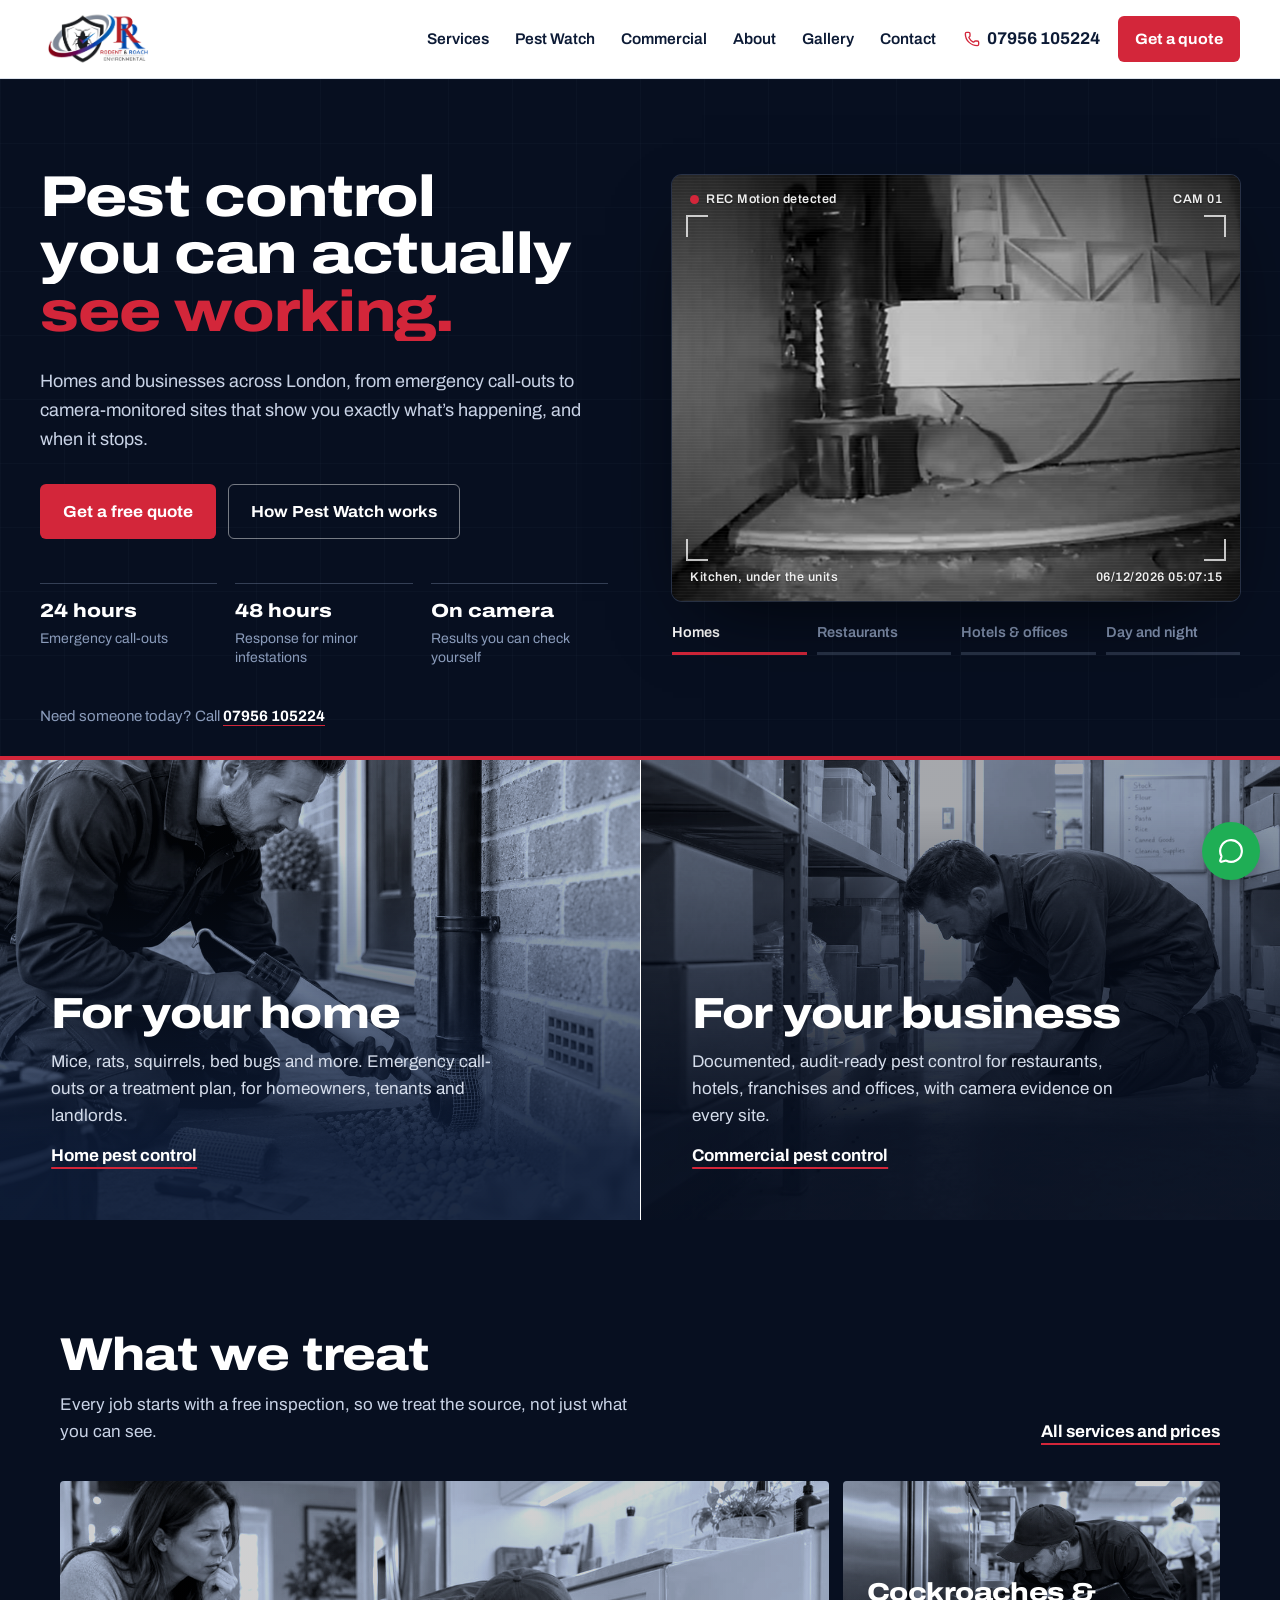
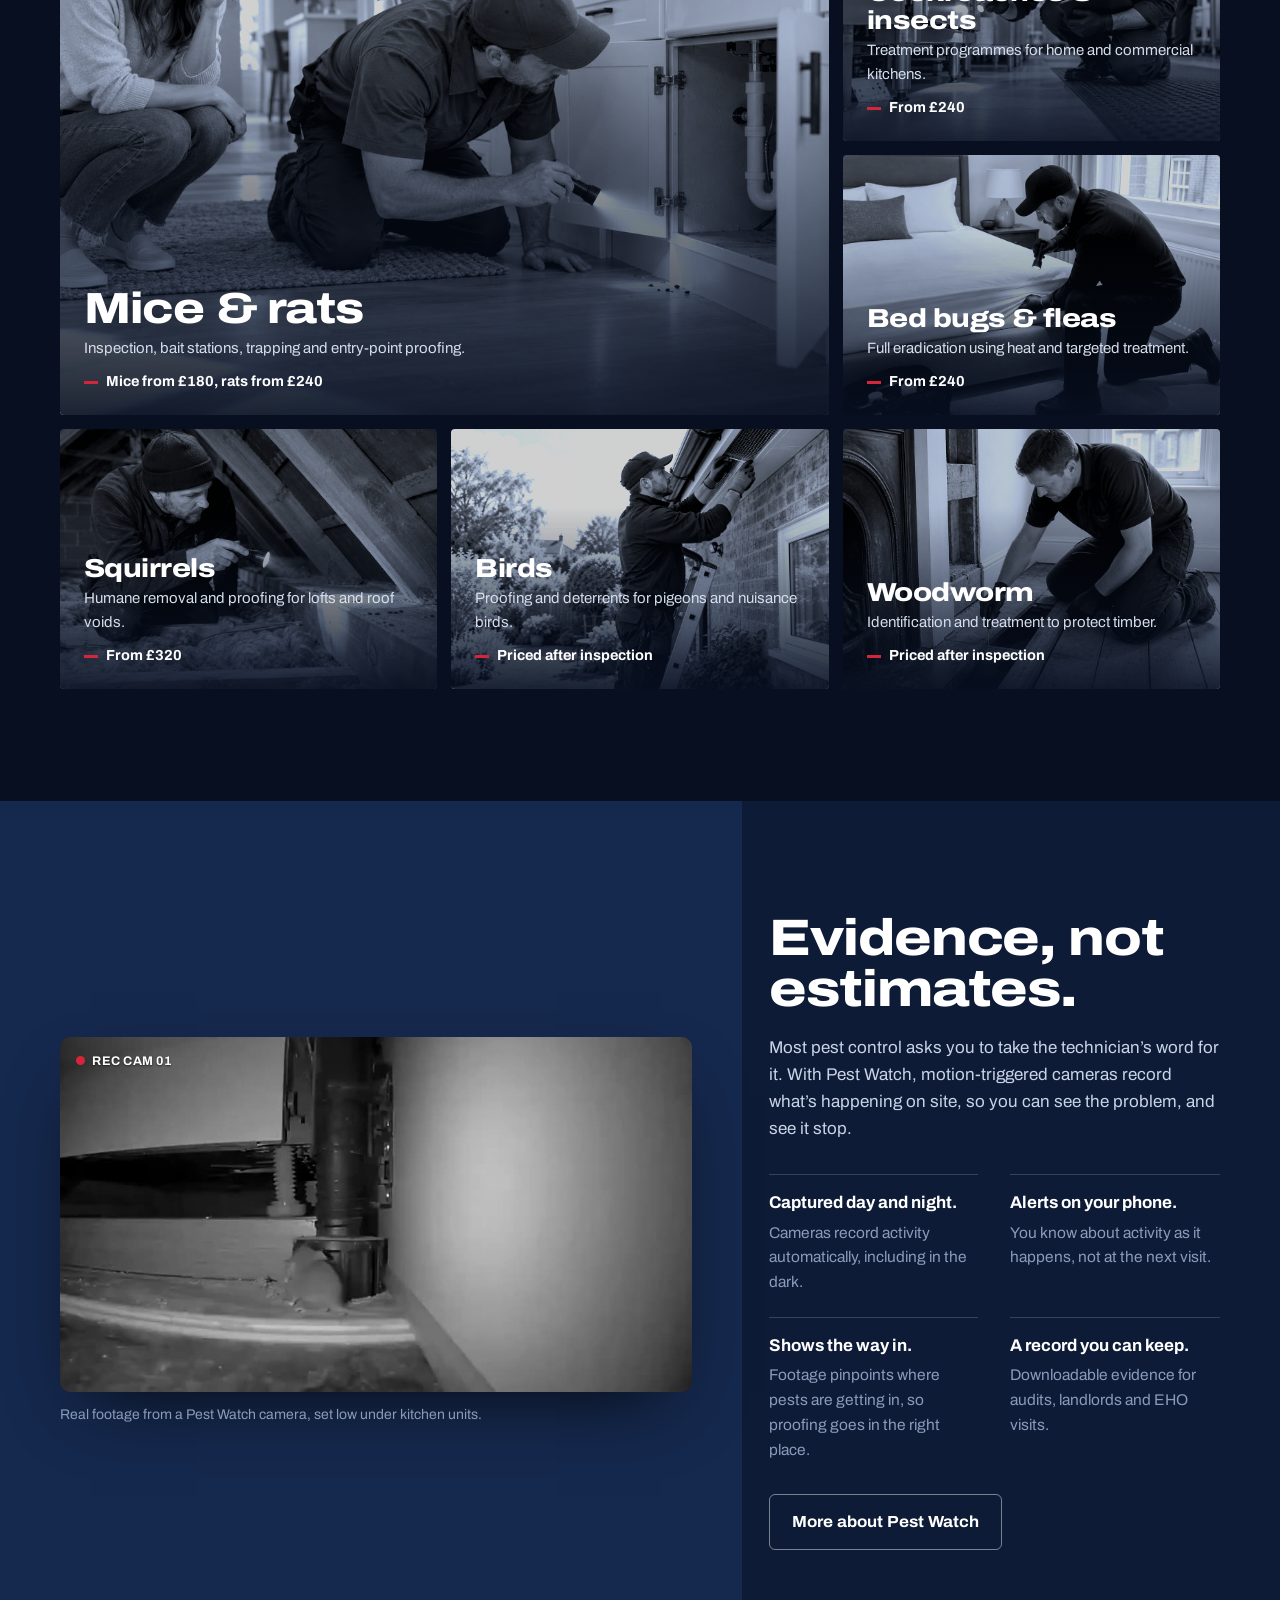
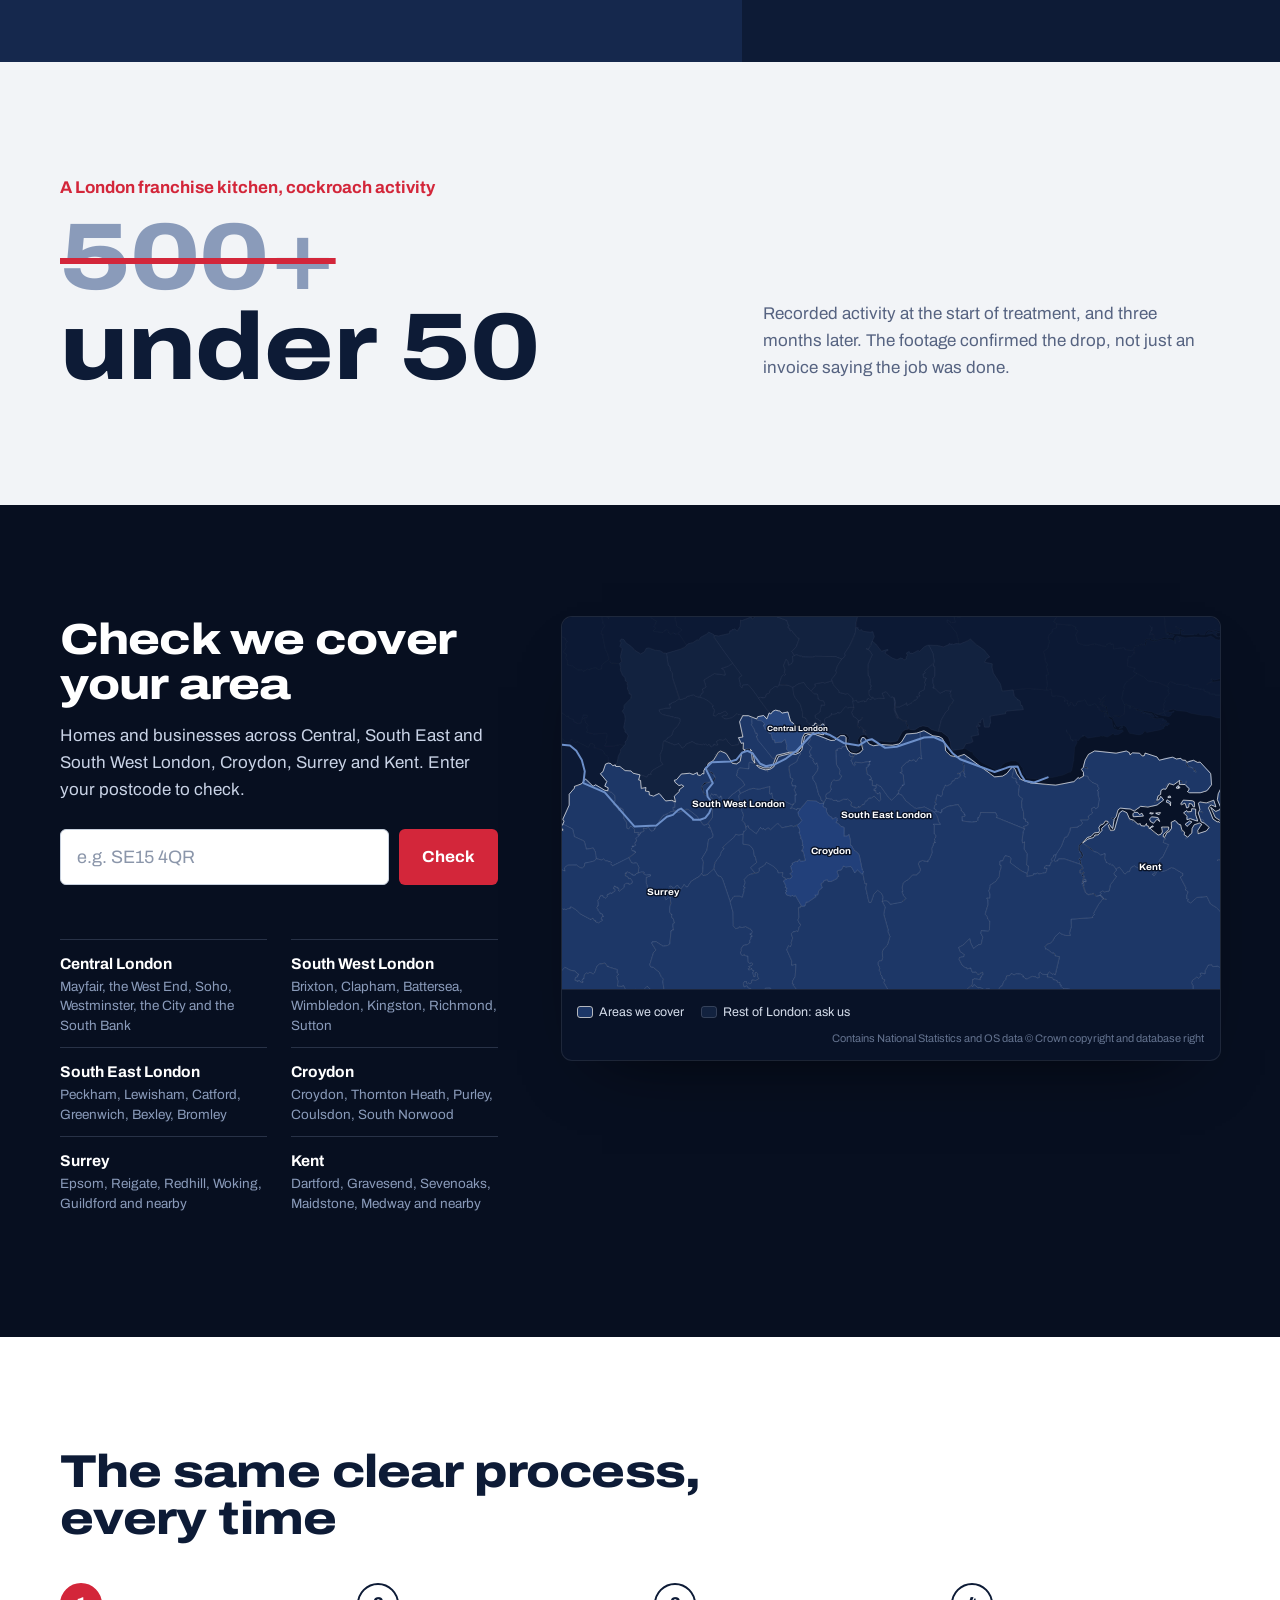
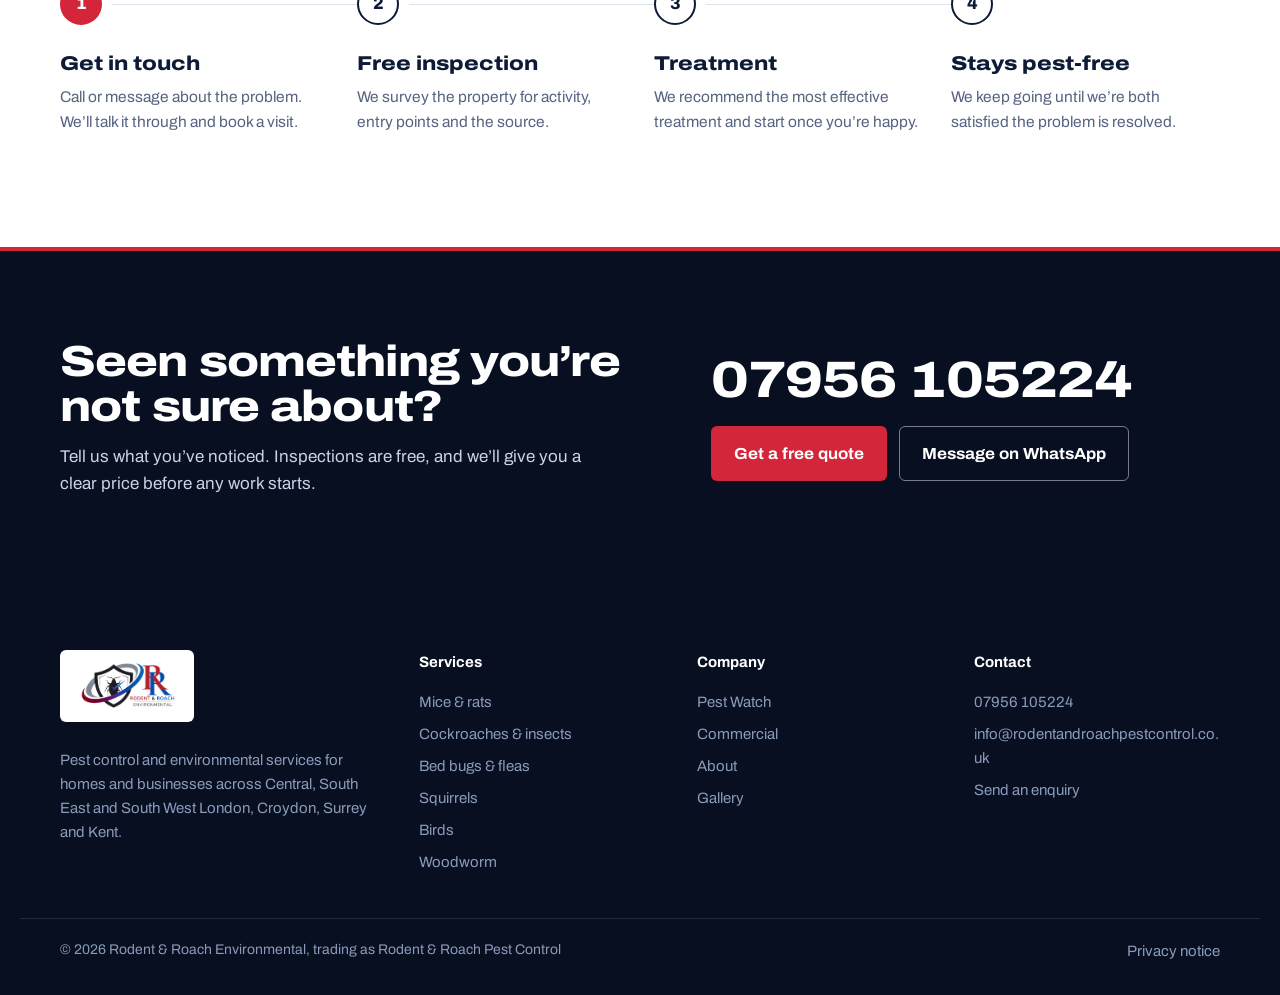
==== commit 7e37a256: "Update preview: real coverage map Co-Authored-By: Claude Opus 5.5 <noreply@anthropic.com> Claude-Ses" ====
--- a/index.html
+++ b/index.html
@@ -14,8 +14,8 @@
     <meta name="twitter:title" content="Rodent &amp; Roach Pest Control | Pest control in London" />
     <meta name="twitter:description" content="Safe, effective pest control and environmental services for London homes and businesses." />
     <link rel="icon" type="image/svg+xml" href="./favicon.svg" />
-    <script type="module" crossorigin src="./assets/index-vyoqP7bB.js"></script>
-    <link rel="stylesheet" crossorigin href="./assets/index-BUUv_MFU.css">
+    <script type="module" crossorigin src="./assets/index-DaBZbd70.js"></script>
+    <link rel="stylesheet" crossorigin href="./assets/index-DoquskuU.css">
   </head>
   <body>
     <div id="root"></div>
--- a/assets/index-DoquskuU.css
+++ b/assets/index-DoquskuU.css
@@ -0,0 +1 @@
+@font-face{font-family:Archivo Variable;font-style:normal;font-display:swap;font-weight:100 900;font-stretch:62% 125%;src:url(./archivo-vietnamese-wdth-normal-rJmnGBSt.woff2) format("woff2-variations");unicode-range:U+0102-0103,U+0110-0111,U+0128-0129,U+0168-0169,U+01A0-01A1,U+01AF-01B0,U+0300-0301,U+0303-0304,U+0308-0309,U+0323,U+0329,U+1EA0-1EF9,U+20AB}@font-face{font-family:Archivo Variable;font-style:normal;font-display:swap;font-weight:100 900;font-stretch:62% 125%;src:url(./archivo-latin-ext-wdth-normal-7khWdh9v.woff2) format("woff2-variations");unicode-range:U+0100-02BA,U+02BD-02C5,U+02C7-02CC,U+02CE-02D7,U+02DD-02FF,U+0304,U+0308,U+0329,U+1D00-1DBF,U+1E00-1E9F,U+1EF2-1EFF,U+2020,U+20A0-20AB,U+20AD-20C0,U+2113,U+2C60-2C7F,U+A720-A7FF}@font-face{font-family:Archivo Variable;font-style:normal;font-display:swap;font-weight:100 900;font-stretch:62% 125%;src:url(./archivo-latin-wdth-normal-DY7AcnAa.woff2) format("woff2-variations");unicode-range:U+0000-00FF,U+0131,U+0152-0153,U+02BB-02BC,U+02C6,U+02DA,U+02DC,U+0304,U+0308,U+0329,U+2000-206F,U+20AC,U+2122,U+2191,U+2193,U+2212,U+2215,U+FEFF,U+FFFD}:root{--ink: #0d1b36;--night: #070f20;--navy-2: #15284d;--red: #d3263a;--red-dark: #ad1b2c;--steel: #8a9bba;--paper: #f2f4f7;--white: #ffffff;--line: #dde3ec;--text: #1b2740;--muted: #566381;--wa: #1fae55;--wide: 118%;--max: 1240px;--pad: clamp(20px, 4vw, 40px);--section: clamp(64px, 9vw, 112px)}*,*:before,*:after{box-sizing:border-box}html{-webkit-text-size-adjust:100%}body{margin:0;font-family:Archivo Variable,Archivo,system-ui,sans-serif;font-size:17px;line-height:1.6;color:var(--text);background:var(--white);-webkit-font-smoothing:antialiased}img,video{display:block;max-width:100%}a{color:inherit}h1,h2,h3{margin:0;color:var(--ink)}p{margin:0}ul,ol,dl,dd{margin:0;padding:0}ul,ol{list-style:none}button{font:inherit}.sr-only{position:absolute;width:1px;height:1px;overflow:hidden;clip:rect(0 0 0 0);white-space:nowrap}.skip{position:absolute;left:12px;top:-60px;z-index:100;background:var(--ink);color:#fff;padding:10px 14px;border-radius:6px}.skip:focus{top:12px}:focus-visible{outline:3px solid var(--red);outline-offset:3px}.hero :focus-visible,.pw :focus-visible,.cta-band :focus-visible,.site-footer :focus-visible,.page-head :focus-visible,.aud:focus-visible{outline-color:#fff}.hero-title,.page-head h1,.section-head h2,.plain h2,.pw-copy h2,.cta-band h2,.aud-title,.svc-row-title,.case-figure,.cta-phone,.contact-big{font-stretch:var(--wide);font-weight:800;letter-spacing:-.02em}.graded{filter:grayscale(1) sepia(.35) hue-rotate(180deg) saturate(1.5) contrast(1.08) brightness(.86)}.btn{display:inline-flex;align-items:center;justify-content:center;gap:8px;padding:14px 22px;border-radius:6px;border:1.5px solid transparent;font-weight:700;font-size:16px;font-stretch:106%;text-decoration:none;cursor:pointer;transition:background-color .15s,border-color .15s,color .15s}.btn-red{background:var(--red);color:#fff}.btn-red:hover{background:var(--red-dark)}.btn-red:disabled{opacity:.7;cursor:progress}.btn-ghost-light{border-color:#ffffff73;color:#fff}.btn-ghost-light:hover{border-color:#fff;background:#ffffff0f}.btn-whatsapp{background:var(--wa);color:#fff}.btn-whatsapp:hover{background:#17924a}.btn-sm{padding:10px 16px;font-size:15px}.btn-block{width:100%}.text-btn{background:none;border:0;padding:0;color:var(--muted);text-decoration:underline;cursor:pointer}.site-header{position:sticky;top:0;z-index:50;background:var(--white);border-bottom:1px solid var(--line)}.header-inner{max-width:1320px;margin:0 auto;padding:0 var(--pad);height:78px;display:flex;align-items:center;gap:28px}.brand img{height:50px;width:auto}.main-nav{display:flex;gap:26px;margin-left:auto}.main-nav a{position:relative;text-decoration:none;font-weight:600;font-size:15.5px;color:var(--ink);padding:6px 0}.main-nav a:after{content:"";position:absolute;left:0;right:0;bottom:0;height:2px;background:var(--red);transform:scaleX(0);transform-origin:left;transition:transform .2s}.main-nav a:hover:after,.main-nav a.is-on:after{transform:scaleX(1)}.header-actions{display:flex;align-items:center;gap:18px}.header-phone{display:inline-flex;align-items:center;gap:7px;font-weight:700;color:var(--ink);text-decoration:none;font-variant-numeric:tabular-nums}.header-phone svg{color:var(--red)}.menu-btn{display:none;background:none;border:1px solid var(--line);border-radius:6px;width:44px;height:44px;align-items:center;justify-content:center;color:var(--ink);cursor:pointer}.mobile-nav{display:flex;flex-direction:column;padding:8px var(--pad) 22px;border-top:1px solid var(--line)}.mobile-nav a{text-decoration:none;font-weight:700;font-stretch:var(--wide);font-size:22px;color:var(--ink);padding:12px 0;border-bottom:1px solid var(--line)}.mobile-nav a.is-on{color:var(--red)}.mobile-nav .mobile-call{border:0;margin-top:14px;background:var(--red);color:#fff;text-align:center;border-radius:6px;font-size:18px}@media(max-width:1080px){.main-nav{display:none}.header-actions{margin-left:auto}.menu-btn{display:inline-flex}}@media(max-width:640px){.header-phone{display:none}.header-inner{height:68px;gap:12px}.brand img{height:42px}}.hero{background:var(--night);color:#fff;position:relative;overflow:hidden;border-bottom:4px solid var(--red)}.hero:before{content:"";position:absolute;inset:0;pointer-events:none;opacity:.5;background-image:linear-gradient(rgba(138,155,186,.07) 1px,transparent 1px),linear-gradient(90deg,rgba(138,155,186,.07) 1px,transparent 1px);background-size:64px 64px}.hero-inner{position:relative;max-width:1320px;margin:0 auto;padding:clamp(48px,7vw,92px) var(--pad) 28px;display:grid;grid-template-columns:5fr 7fr;gap:clamp(32px,5vw,72px);align-items:center}.hero-title{color:#fff;font-size:clamp(42px,5.6vw,82px);line-height:.96}.hero-line{display:block;overflow:hidden;padding-bottom:.04em}.hero-line{animation:rise .8s cubic-bezier(.2,.7,.1,1) both}.hero-line:nth-child(2){animation-delay:.08s}.hero-line:nth-child(3){animation-delay:.16s;color:var(--red)}@keyframes rise{0%{opacity:0;transform:translateY(40%)}to{opacity:1;transform:none}}.hero-sub{margin-top:26px;max-width:34em;color:#c9d3e6;font-size:18px;animation:fade .8s .3s both}.hero-actions{display:flex;flex-wrap:wrap;gap:12px;margin-top:30px;animation:fade .8s .4s both}.hero-facts{display:grid;grid-template-columns:repeat(3,1fr);gap:18px;margin-top:44px;animation:fade .8s .5s both}.hero-facts div{border-top:1px solid rgba(138,155,186,.35);padding-top:12px}.hero-facts dt{font-weight:800;font-stretch:var(--wide);font-size:19px}.hero-facts dd{color:var(--steel);font-size:14px;line-height:1.4;margin-top:2px}@keyframes fade{0%{opacity:0}to{opacity:1}}.monitor{animation:fade 1s .2s both}.monitor-screen{position:relative;aspect-ratio:4 / 3;border-radius:10px;overflow:hidden;background:#000;box-shadow:0 0 0 1px #8a9bba40,0 30px 80px -30px #000c}.monitor-screen:after{content:"";position:absolute;inset:0;pointer-events:none;background:repeating-linear-gradient(0deg,rgba(255,255,255,.035) 0 1px,transparent 1px 3px),radial-gradient(ellipse at center,transparent 55%,rgba(0,0,0,.55))}.feed{position:absolute;inset:0;opacity:0;transition:opacity .9s ease}.feed.is-on{opacity:1}.feed-media{width:100%;height:100%;object-fit:cover;filter:grayscale(1) sepia(.3) hue-rotate(160deg) saturate(1.4) contrast(1.12) brightness(.82);transform:scale(1.04)}.feed-video{filter:contrast(1.05)}.feed.is-on .feed-media{animation:push 7s linear forwards}@keyframes push{0%{transform:scale(1.04)}to{transform:scale(1.14) translate(-1.5%,-1%)}}.detect{position:absolute;border:2px solid var(--red);opacity:0;transform:scale(1.25)}.feed.is-on .detect{animation:lock .5s 1.1s cubic-bezier(.2,.8,.2,1) forwards}@keyframes lock{to{opacity:1;transform:none}}.detect-label{position:absolute;left:-2px;bottom:100%;white-space:nowrap;background:var(--red);color:#fff;font-size:12px;font-weight:700;padding:3px 7px}.hud{position:absolute;left:0;right:0;display:flex;justify-content:space-between;gap:12px;padding:14px 18px;z-index:2;font-size:12.5px;font-weight:600;letter-spacing:.04em;color:#ffffffeb;text-shadow:0 1px 2px rgba(0,0,0,.6);font-variant-numeric:tabular-nums}.hud-top{top:0}.hud-bottom{bottom:0}.hud-rec{display:inline-flex;align-items:center;gap:7px}.hud-rec i{width:9px;height:9px;border-radius:50%;background:var(--red);animation:blink 1.4s steps(1) infinite}@keyframes blink{50%{opacity:.2}}.corner{position:absolute;width:22px;height:22px;border-color:#ffffffbf;border-style:solid;border-width:0;z-index:2;pointer-events:none}.corner.tl{top:40px;left:14px;border-top-width:2px;border-left-width:2px}.corner.tr{top:40px;right:14px;border-top-width:2px;border-right-width:2px}.corner.bl{bottom:40px;left:14px;border-bottom-width:2px;border-left-width:2px}.corner.br{bottom:40px;right:14px;border-bottom-width:2px;border-right-width:2px}.monitor-tabs{display:grid;grid-template-columns:repeat(4,1fr);gap:10px;margin-top:14px}.monitor-tab{background:none;border:0;color:var(--steel);text-align:left;padding:6px 0;cursor:pointer;font-weight:600;font-size:14.5px}.monitor-tab.is-on,.monitor-tab:hover{color:#fff}.tab-bar{display:block;height:3px;margin-top:8px;background:#8a9bba40;overflow:hidden}.tab-bar span{display:block;height:100%;width:0;background:var(--red)}.monitor-tab.is-on .tab-bar span{animation:fill linear forwards}.monitor-tab.is-on.is-paused .tab-bar span{animation:none;width:100%}@keyframes fill{to{width:100%}}.hero-call{position:relative;max-width:1320px;margin:0 auto;padding:8px var(--pad) 28px;color:var(--steel);font-size:15px}.hero-call a{color:#fff;font-weight:700;text-decoration-color:var(--red);text-underline-offset:4px}@media(max-width:960px){.hero-inner{grid-template-columns:1fr}.hero-facts{grid-template-columns:1fr 1fr 1fr}}@media(max-width:560px){.hero-facts{grid-template-columns:1fr;gap:0}.hero-facts div{display:flex;gap:12px;align-items:baseline;padding:10px 0}.monitor-tabs{grid-template-columns:repeat(2,1fr)}.hud{font-size:11px;padding:10px 12px}.detect-label{font-size:11px}}.audience{display:grid;grid-template-columns:1fr 1fr}.aud{position:relative;min-height:460px;overflow:hidden;text-decoration:none;color:#fff;display:flex;align-items:flex-end}.aud img{position:absolute;inset:0;width:100%;height:100%;object-fit:cover;transition:transform .6s ease}.aud:before{content:"";position:absolute;inset:0;z-index:1;background:linear-gradient(180deg,#0d1b361a 20%,#0d1b36eb 85%)}.aud-biz:before{background:linear-gradient(180deg,#070f2040 10%,#070f20f2 80%)}.aud:hover img{transform:scale(1.04)}.aud-body{position:relative;z-index:2;padding:clamp(28px,4vw,52px);max-width:560px;display:flex;flex-direction:column;gap:12px}.aud-title{font-size:clamp(30px,3.4vw,46px);line-height:1}.aud-text{color:#d5ddeb}.aud-link{font-weight:700;text-decoration:underline;text-decoration-color:var(--red);text-decoration-thickness:2px;text-underline-offset:6px}.aud-biz{border-left:1px solid rgba(255,255,255,.12)}@media(max-width:760px){.audience{grid-template-columns:1fr}.aud{min-height:380px}.aud-biz{border-left:0}}.section-head{max-width:640px;margin-bottom:40px}.section-head h2{font-size:clamp(32px,3.6vw,50px);line-height:1.02}.section-head p{margin-top:14px;color:var(--muted)}.pw{background:var(--ink);color:#fff;padding:var(--section) 0;position:relative}.pw:before{content:"";position:absolute;left:0;top:0;bottom:0;width:42%;background:var(--navy-2)}.pw-inner{position:relative;max-width:var(--max);margin:0 auto;padding:0 var(--pad);display:grid;grid-template-columns:5fr 7fr;gap:clamp(32px,6vw,88px);align-items:center}.pw-screen{position:relative;max-width:400px;width:100%;justify-self:center;aspect-ratio:3 / 4;border-radius:10px;overflow:hidden;background:#000;box-shadow:0 30px 70px -30px #000c}.pw-screen video{width:100%;height:100%;object-fit:cover}.pw-screen .corner.bl,.pw-screen .corner.br{bottom:54px}.pw-copy h2{color:#fff;font-size:clamp(34px,4vw,56px);line-height:1}.pw-copy>p{margin-top:18px;color:#c9d3e6;max-width:34em}.pw-points{margin:32px 0;display:grid;grid-template-columns:1fr 1fr;gap:22px 32px}.pw-points li{border-top:1px solid rgba(138,155,186,.3);padding-top:14px;color:var(--steel);font-size:15.5px}.pw-points strong{display:block;color:#fff;font-size:17px;margin-bottom:4px}@media(max-width:900px){.pw:before{width:100%;height:38%;bottom:auto}.pw-inner{grid-template-columns:1fr}}@media(max-width:560px){.pw-points{grid-template-columns:1fr}}.case{background:var(--paper);padding:var(--section) 0}.case-inner{max-width:var(--max);margin:0 auto;padding:0 var(--pad);display:grid;grid-template-columns:1fr 1fr;gap:12px 64px;align-items:end}.case-kicker{grid-column:1 / -1;font-weight:700;color:var(--red)}.case-figure{display:flex;align-items:baseline;flex-wrap:wrap;gap:6px 24px;line-height:.95}.case-from{font-size:clamp(56px,8vw,120px);color:var(--steel);text-decoration:line-through;text-decoration-color:var(--red);text-decoration-thickness:6px}.case-to{font-size:clamp(56px,8vw,120px);color:var(--ink)}.case-text{color:var(--muted);max-width:30em;padding-bottom:12px}@media(max-width:860px){.case-inner{grid-template-columns:1fr}}.process{padding:var(--section) 0}.process-inner{max-width:var(--max);margin:0 auto;padding:0 var(--pad)}.process-steps{display:grid;grid-template-columns:repeat(4,1fr);gap:28px;counter-reset:s}.process-steps li{position:relative;padding-top:64px}.process-steps li:before{content:"";position:absolute;top:21px;left:52px;right:-28px;height:1px;background:var(--line)}.process-steps li:last-child:before{display:none}.step-n{display:inline-flex;align-items:center;justify-content:center;width:42px;height:42px;border-radius:50%;border:2px solid var(--ink);font-weight:800;color:var(--ink);flex:none}.process-steps .step-n{position:absolute;top:0;left:0}.process-steps li:first-child .step-n{background:var(--red);border-color:var(--red);color:#fff}.process-steps h3{font-size:20px;font-stretch:var(--wide);font-weight:800}.process-steps p{color:var(--muted);margin-top:6px;font-size:15.5px}@media(max-width:860px){.process-steps{grid-template-columns:1fr 1fr}.process-steps li:before{display:none}}@media(max-width:520px){.process-steps{grid-template-columns:1fr}}.cta-band{background:var(--night);color:#fff;padding:clamp(56px,7vw,88px) 0;border-top:4px solid var(--red)}.cta-inner{max-width:var(--max);margin:0 auto;padding:0 var(--pad);display:grid;grid-template-columns:6fr 5fr;gap:40px;align-items:center}.cta-band h2{color:#fff;font-size:clamp(30px,3.4vw,46px);line-height:1.04}.cta-band p{color:#c9d3e6;margin-top:14px;max-width:32em}.cta-phone{display:block;color:#fff;text-decoration:none;font-size:clamp(34px,4vw,54px);line-height:1;font-variant-numeric:tabular-nums}.cta-phone:hover{color:#ffd4d9}.cta-buttons{display:flex;flex-wrap:wrap;gap:12px;margin-top:20px}@media(max-width:860px){.cta-inner{grid-template-columns:1fr}}.page-head{position:relative;background:var(--ink);color:#fff;overflow:hidden;border-bottom:4px solid var(--red)}.page-head-inner{position:relative;z-index:1;max-width:var(--max);margin:0 auto;padding:clamp(56px,8vw,104px) var(--pad)}.page-head h1{color:#fff;font-size:clamp(40px,5.4vw,76px);line-height:.98;max-width:12em}.page-head p{margin-top:18px;max-width:34em;color:#c9d3e6;font-size:18px}.page-head.has-image .page-head-inner{padding-top:clamp(72px,10vw,132px);padding-bottom:clamp(72px,10vw,132px)}.page-head.has-image h1,.page-head.has-image p{max-width:620px}.page-head-img{position:absolute;inset:0;width:100%;height:100%;object-fit:cover;object-position:70% center}.page-head.has-image:after{content:"";position:absolute;inset:0;background:linear-gradient(90deg,var(--ink) 0%,rgba(13,27,54,.92) 38%,rgba(13,27,54,.35) 72%,rgba(13,27,54,.15) 100%)}.page-head-actions{display:flex;flex-wrap:wrap;gap:12px;margin-top:30px}.crumb{display:inline-block;margin-bottom:20px;color:var(--steel);font-weight:600;text-decoration:none}.crumb:before{content:"‹ "}.crumb:hover{color:#fff}@media(max-width:860px){.page-head.has-image:after{background:linear-gradient(180deg,rgba(13,27,54,.55),var(--ink) 85%)}}.plain{padding:clamp(56px,7vw,92px) 0}.plain.alt{background:var(--paper)}.plain-inner{max-width:var(--max);margin:0 auto;padding:0 var(--pad)}.plain h2{font-size:clamp(26px,2.6vw,36px);line-height:1.06;margin-bottom:16px}.plain h2.mt{margin-top:36px}.plain p{color:var(--muted);max-width:38em}.plain p+p{margin-top:14px}.two-col{display:grid;grid-template-columns:5fr 7fr;gap:clamp(28px,5vw,72px)}.lists{display:grid;grid-template-columns:1fr 1fr;gap:28px}.lists h3{font-size:18px;margin-bottom:10px}.lists li,.tick-list li,.area-list li{position:relative;padding:9px 0 9px 22px;border-bottom:1px solid var(--line)}.lists li:before,.tick-list li:before{content:"";position:absolute;left:0;top:19px;width:10px;height:3px;background:var(--red)}.area-list{display:grid;grid-template-columns:1fr 1fr;column-gap:28px}.area-list li{padding-left:0;font-weight:600;color:var(--ink)}.price-note{border-left:3px solid var(--red);padding-left:18px}.visit-steps{display:grid;gap:14px;margin-top:8px;max-width:760px}.visit-steps li{display:flex;gap:18px;align-items:center;color:var(--text);font-size:17.5px}.svc-price-line{margin-top:32px;display:flex;flex-wrap:wrap;gap:6px 16px;align-items:baseline}.svc-price-line strong{font-size:24px;font-stretch:var(--wide);color:var(--ink)}.svc-price-line span{color:var(--muted)}.other-svcs{display:flex;flex-wrap:wrap;gap:10px}.other-svcs a{text-decoration:none;font-weight:700;color:var(--ink);border:1.5px solid var(--line);border-radius:6px;padding:10px 16px}.other-svcs a:hover{border-color:var(--ink)}.sectors{display:grid;grid-template-columns:repeat(3,1fr);gap:0 36px}.sectors div{border-top:1px solid var(--line);padding:18px 0 24px}.sectors dt{font-weight:800;font-stretch:var(--wide);font-size:19px;color:var(--ink)}.sectors dd{color:var(--muted);margin-top:6px}.prose{max-width:720px}.preview-note{background:#fff4d6;border:1px solid #f0d58a;color:#6a5414!important;padding:12px 16px;border-radius:6px;margin-bottom:28px;max-width:none!important}@media(max-width:860px){.two-col,.lists,.sectors{grid-template-columns:1fr}}.gallery{display:grid;grid-template-columns:repeat(3,1fr);gap:16px}.gallery figure{margin:0}.gallery img{width:100%;aspect-ratio:4 / 3;object-fit:cover;border-radius:4px;filter:saturate(.75) contrast(1.05)}.gallery figcaption{margin-top:8px;font-size:14.5px;font-weight:600;color:var(--ink)}@media(max-width:860px){.gallery{grid-template-columns:1fr 1fr}}@media(max-width:520px){.gallery{grid-template-columns:1fr}}.contact-grid{display:grid;grid-template-columns:7fr 4fr;gap:clamp(32px,5vw,72px);align-items:start}.contact-side{display:grid;gap:26px}.contact-side h2{font-size:15px!important;font-stretch:100%!important;font-weight:700!important;letter-spacing:0!important;color:var(--muted);margin-bottom:4px!important}.contact-side a{font-weight:700;color:var(--ink);text-decoration-color:var(--red);text-underline-offset:4px;word-break:break-word}.contact-side p{font-size:15px;margin-top:4px}.contact-big{font-size:34px;text-decoration:none!important;display:block;line-height:1.1}@media(max-width:860px){.contact-grid{grid-template-columns:1fr}}.enquiry{display:grid;gap:18px}.field-row{display:grid;grid-template-columns:1fr 1fr;gap:18px}.field{display:grid;gap:6px;border:0;padding:0;margin:0;min-width:0}.field label,.field legend{font-weight:700;font-size:15px;color:var(--ink);padding:0}.optional{font-weight:400;color:var(--muted)}.field input,.field select,.field textarea{width:100%;font:inherit;color:var(--text);background:#fff;border:1.5px solid #c7d0dd;border-radius:6px;padding:12px 14px;min-height:50px}.field textarea{resize:vertical}.field input:focus,.field select:focus,.field textarea:focus{outline:none;border-color:var(--ink);box-shadow:0 0 0 3px #0d1b3626}.field [aria-invalid=true]{border-color:var(--red)}.field-error{color:var(--red)!important;font-size:14.5px;font-weight:600}.segmented{display:flex;flex-wrap:wrap;gap:10px}.segmented legend{width:100%;margin-bottom:6px}.segmented label{flex:1;min-width:120px;display:flex;align-items:center;justify-content:center;min-height:50px;border:1.5px solid #c7d0dd;border-radius:6px;cursor:pointer;font-weight:600}.segmented label.is-on{border-color:var(--ink);background:var(--ink);color:#fff}.segmented input{position:absolute;opacity:0;pointer-events:none}.segmented label:focus-within{outline:3px solid var(--red);outline-offset:2px}.form-done{background:var(--paper);border-left:4px solid var(--red);padding:28px;display:grid;gap:14px;justify-items:start}.form-done h3{font-size:26px;font-stretch:var(--wide);font-weight:800}.form-alt a{font-weight:700;color:var(--ink)}@media(max-width:560px){.field-row{grid-template-columns:1fr}}.site-footer{background:var(--night);color:var(--steel)}.footer-inner{max-width:var(--max);margin:0 auto;padding:64px var(--pad) 40px;display:grid;grid-template-columns:4fr 3fr 3fr 3fr;gap:32px}.footer-logo{display:inline-block;background:#fff;border-radius:6px;padding:10px 14px}.footer-logo img{height:52px;width:auto}.footer-brand p{margin-top:18px;max-width:26em;font-size:15px}.site-footer h2{color:#fff;font-size:15px;font-weight:700;margin-bottom:12px}.site-footer a{display:block;color:var(--steel);text-decoration:none;padding:4px 0;font-size:15px;word-break:break-word}.site-footer a:hover{color:#fff}.footer-base{max-width:var(--max);margin:0 auto;padding:20px var(--pad) 32px;border-top:1px solid rgba(138,155,186,.2);display:flex;flex-wrap:wrap;justify-content:space-between;gap:12px;font-size:14px}.footer-base a{display:inline;padding:0}@media(max-width:860px){.footer-inner{grid-template-columns:1fr 1fr}.footer-brand{grid-column:1 / -1}}.wa-float{position:fixed;right:20px;bottom:20px;z-index:40;width:58px;height:58px;border-radius:50%;background:var(--wa);color:#fff;display:flex;align-items:center;justify-content:center;box-shadow:0 10px 24px -8px #00000073}.wa-float:hover{background:#17924a}@media(prefers-reduced-motion:reduce){*,*:before,*:after{animation-duration:.001ms!important;animation-delay:0s!important;transition-duration:.001ms!important}.feed.is-on .feed-media{animation:none}.feed.is-on .detect{opacity:1;transform:none}}.pw-screen{margin:0;max-width:none;aspect-ratio:16 / 9;justify-self:stretch;overflow:visible;background:none;box-shadow:none;border-radius:0}.pw-screen video{border-radius:10px;aspect-ratio:16 / 9;height:auto;box-shadow:0 30px 70px -30px #000c;background:#000}.pw-screen .corner.tl,.pw-screen .corner.tr{top:14px}.pw-screen .corner.bl,.pw-screen .corner.br{bottom:auto;top:calc(100% - 2.6em - 36px)}.pw-screen .corner{display:none}.pw-hud{position:absolute;top:14px;left:16px;display:inline-flex;align-items:center;gap:7px;font-size:12.5px;font-weight:700;letter-spacing:.04em;text-shadow:0 1px 2px rgba(0,0,0,.6)}.pw-hud i{width:9px;height:9px;border-radius:50%;background:var(--red);animation:blink 1.4s steps(1) infinite}.pw-screen figcaption{margin-top:12px;color:var(--steel);font-size:14px}.pw-inner{grid-template-columns:7fr 5fr}.pw:before{width:58%}@media(max-width:900px){.pw-inner{grid-template-columns:1fr}.pw:before{width:100%;height:34%}}.footage{display:grid;grid-template-columns:repeat(3,1fr);gap:16px;margin-top:24px}.footage figure{margin:0}.footage video{width:100%;aspect-ratio:16 / 9;object-fit:cover;border-radius:6px;background:#000}.footage figcaption{margin-top:8px;font-size:14.5px;font-weight:600;color:var(--ink)}@media(max-width:760px){.footage{grid-template-columns:1fr}}.alert-row{display:grid;grid-template-columns:7fr 4fr;gap:clamp(28px,5vw,72px);align-items:center}.alert-phone{margin:0;justify-self:center;max-width:300px}.alert-phone video{width:100%;aspect-ratio:4 / 5;object-fit:cover;border-radius:10px;background:#000}.alert-phone figcaption{margin-top:8px;font-size:14.5px;font-weight:600;color:var(--ink);text-align:center}@media(max-width:860px){.alert-row{grid-template-columns:1fr}}.plain h2.mt-lg{margin-top:64px}.hero-inner{grid-template-columns:6fr 6fr}.hero-title{font-size:clamp(40px,4.5vw,66px)}.brand img{height:56px}@media(max-width:640px){.brand img{height:44px}}.case-inner{grid-template-columns:7fr 5fr;align-items:end}.case-figure{grid-column:1;flex-direction:column;gap:0}.case-from,.case-to{font-size:clamp(56px,7.4vw,112px);white-space:nowrap}.case-text{grid-column:2}@media(max-width:860px){.case-figure,.case-text{grid-column:1}}.contact-grid>*,.two-col>*,.footer-inner>*{min-width:0}.contact-side a,.site-footer a{overflow-wrap:anywhere}.segmented label{position:relative}.segmented input{inset:0;width:100%;height:100%;margin:0}.svc-tiles{background:var(--night);color:#fff;padding:var(--section) 0}.svc-tiles-inner{max-width:var(--max);margin:0 auto;padding:0 var(--pad)}.tiles-head{display:grid;grid-template-columns:1fr auto;align-items:end;gap:12px 40px;margin-bottom:36px}.tiles-head h2{grid-column:1;color:#fff;font-stretch:var(--wide);font-weight:800;letter-spacing:-.02em;font-size:clamp(32px,3.6vw,50px);line-height:1.02}.tiles-head p{grid-column:1;color:#c9d3e6;max-width:34em}.tiles-all{grid-column:2;grid-row:1 / span 2;color:#fff;font-weight:700;text-decoration:underline;text-decoration-color:var(--red);text-decoration-thickness:2px;text-underline-offset:6px;white-space:nowrap}.tiles{display:grid;grid-template-columns:repeat(3,1fr);grid-auto-rows:260px;gap:14px}.tile{position:relative;overflow:hidden;border-radius:4px;text-decoration:none;color:#fff;display:flex;align-items:flex-end;background:var(--ink)}.tile-lg{grid-column:span 2;grid-row:span 2}.tile img{position:absolute;inset:0;width:100%;height:100%;object-fit:cover;transition:transform .6s ease}.tile:before{content:"";position:absolute;inset:0;z-index:1;background:linear-gradient(180deg,#070f200d 30%,#070f20e6);transition:background .3s}.tile:after{content:"";position:absolute;left:0;bottom:0;height:4px;width:0;background:var(--red);z-index:2;transition:width .3s ease}.tile:hover img,.tile:focus-visible img{transform:scale(1.05)}.tile:hover:after,.tile:focus-visible:after{width:100%}.tile-body{position:relative;z-index:2;padding:22px 24px;display:grid;gap:4px}.tile-title{font-weight:800;font-stretch:var(--wide);letter-spacing:-.02em;font-size:26px;line-height:1.05}.tile-lg .tile-title{font-size:clamp(34px,3.4vw,48px)}.tile-text{color:#d5ddeb;font-size:15px;max-width:30em}.tile-price{font-weight:700;font-size:14.5px;color:#fff;margin-top:6px}.tile-price:before{content:"";display:inline-block;width:14px;height:3px;background:var(--red);vertical-align:middle;margin-right:8px}@media(max-width:900px){.tiles{grid-template-columns:1fr 1fr;grid-auto-rows:240px}.tile-lg{grid-column:span 2;grid-row:span 1}.tiles-head{grid-template-columns:1fr}.tiles-all{grid-column:1;grid-row:auto}}@media(max-width:560px){.tiles{grid-template-columns:1fr;grid-auto-rows:230px}.tile-lg{grid-column:span 1}}.proof-strip{background:var(--night);color:#fff;border-bottom:1px solid rgba(138,155,186,.2)}.proof-inner{max-width:var(--max);margin:0 auto;padding:28px var(--pad);display:grid;grid-template-columns:repeat(4,1fr);gap:24px}.proof-inner div{border-left:2px solid var(--red);padding-left:14px;display:grid}.proof-inner strong{font-stretch:var(--wide);font-weight:800;font-size:17px}.proof-inner span{color:var(--steel);font-size:14.5px}@media(max-width:860px){.proof-inner{grid-template-columns:1fr 1fr}}@media(max-width:480px){.proof-inner{grid-template-columns:1fr}}.sector-tiles{padding:var(--section) 0}.sector-inner{max-width:var(--max);margin:0 auto;padding:0 var(--pad)}.sector-inner h2{font-stretch:var(--wide);font-weight:800;letter-spacing:-.02em;font-size:clamp(32px,3.6vw,50px);line-height:1.02;margin-bottom:32px}.sector-grid{display:grid;grid-template-columns:repeat(6,1fr);gap:16px}.sector{grid-column:span 2;background:var(--paper);border-radius:4px;overflow:hidden;display:grid;grid-template-rows:200px auto}.sector:nth-child(4),.sector:nth-child(5){grid-column:span 3}.sector img{width:100%;height:100%;object-fit:cover}.sector-body{padding:20px 22px 24px;border-top:4px solid var(--red)}.sector h3{font-stretch:var(--wide);font-weight:800;font-size:21px;letter-spacing:-.01em}.sector p{color:var(--muted);margin-top:6px;font-size:15.5px}@media(max-width:860px){.sector-grid{grid-template-columns:1fr 1fr}.sector,.sector:nth-child(4),.sector:nth-child(5){grid-column:span 1}.sector:nth-child(5){grid-column:span 2}}@media(max-width:560px){.sector-grid{grid-template-columns:1fr}.sector,.sector:nth-child(5){grid-column:span 1}}.report-section{background:var(--ink);color:#fff;padding:var(--section) 0;position:relative;overflow:hidden}.report-section:before{content:"";position:absolute;inset:0;opacity:.5;background-image:linear-gradient(rgba(138,155,186,.07) 1px,transparent 1px),linear-gradient(90deg,rgba(138,155,186,.07) 1px,transparent 1px);background-size:64px 64px}.report-inner{position:relative;max-width:var(--max);margin:0 auto;padding:0 var(--pad);display:grid;grid-template-columns:5fr 6fr;gap:clamp(32px,6vw,80px);align-items:center}.report-copy h2{color:#fff;font-stretch:var(--wide);font-weight:800;letter-spacing:-.02em;font-size:clamp(32px,3.6vw,50px);line-height:1.02}.report-copy>p{color:#c9d3e6;margin-top:16px;max-width:32em}.tick-list.on-dark{margin-top:24px}.tick-list.on-dark li{border-bottom-color:#8a9bba40;color:#e3e9f3}.report{background:#fff;color:var(--text);border-radius:8px;padding:26px;box-shadow:0 40px 80px -40px #000000e6;transform:rotate(-1deg)}.report-top{display:flex;justify-content:space-between;gap:16px;align-items:flex-start;padding-bottom:16px;border-bottom:1px solid var(--line)}.report-name{font-weight:800;font-stretch:var(--wide);font-size:20px;color:var(--ink)}.report-meta{font-size:14px;color:var(--muted)}.report-tag{flex:none;font-size:12.5px;font-weight:700;color:var(--red);border:1.5px solid var(--red);border-radius:4px;padding:3px 8px}.report-chart{height:150px;display:flex;align-items:flex-end;gap:6px;margin:22px 0 28px;padding-bottom:18px;border-bottom:1px solid var(--line)}.bar{position:relative;flex:1;background:var(--ink);border-radius:2px 2px 0 0}.bar:first-child{background:var(--red)}.bar-label{position:absolute;top:100%;left:50%;transform:translate(-50%);margin-top:4px;font-size:10.5px;color:var(--muted)}.report-stats{display:grid;grid-template-columns:repeat(3,1fr);gap:12px}.report-stats div{display:grid}.rs-n{font-weight:800;font-stretch:var(--wide);font-size:24px;color:var(--ink);line-height:1.1}.report-stats div:first-child .rs-n{color:var(--red)}.rs-l{font-size:13px;color:var(--muted)}.report-stills{display:grid;grid-template-columns:1fr 1fr;gap:10px;margin-top:20px}.report-stills figure{margin:0}.report-stills img{width:100%;aspect-ratio:16 / 9;object-fit:cover;border-radius:4px}.report-stills figcaption{font-size:12.5px;color:var(--muted);margin-top:4px}.report-note{font-size:12.5px!important;color:var(--muted);margin-top:14px}@media(max-width:900px){.report-inner{grid-template-columns:1fr}.report{transform:none}}@media(max-width:480px){.report{padding:18px}.rs-n{font-size:19px}}.process-steps.compact{margin-top:28px}.coverage{padding:var(--section) 0;background:var(--paper)}.coverage.is-dark{background:var(--night);color:#fff}.coverage-inner{max-width:var(--max);margin:0 auto;padding:0 var(--pad);display:grid;grid-template-columns:5fr 6fr;gap:clamp(32px,5vw,72px);align-items:start}.coverage-copy h2{font-stretch:var(--wide);font-weight:800;letter-spacing:-.02em;font-size:clamp(30px,3.4vw,46px);line-height:1.04}.coverage.is-dark h2{color:#fff}.coverage-copy>p{margin-top:14px;color:var(--muted);max-width:32em}.coverage.is-dark .coverage-copy>p{color:#c9d3e6}.pc-form{display:flex;gap:10px;margin-top:26px;max-width:440px}.pc-form input{flex:1;min-width:0;font:inherit;font-size:18px;font-weight:600;text-transform:uppercase;letter-spacing:.04em;padding:12px 16px;min-height:54px;border-radius:6px;border:1.5px solid #c7d0dd;background:#fff;color:var(--ink)}.pc-form input::placeholder{text-transform:none;letter-spacing:0;font-weight:400;color:#8b96aa}.pc-form input:focus{outline:none;border-color:var(--red);box-shadow:0 0 0 3px #d3263a40}.pc-form .btn{min-height:54px}.pc-result{margin-top:18px;min-height:8px}.pc-yes,.pc-maybe{border-left:4px solid var(--red);background:#fff;color:var(--text);padding:18px 20px;border-radius:0 6px 6px 0;display:grid;gap:8px;justify-items:start;max-width:440px;animation:fade .3s both}.pc-maybe{border-left-color:var(--steel)}.pc-head{font-weight:800;font-stretch:var(--wide);font-size:20px;color:var(--ink)!important}.pc-yes p,.pc-maybe p{color:var(--muted)}.pc-error{color:var(--red);font-weight:600}.coverage.is-dark .pc-error{color:#ff8b98}.zone-list{margin-top:28px;display:grid;grid-template-columns:1fr 1fr;gap:0 24px}.zone-list li{padding:12px 0;border-top:1px solid var(--line);display:grid;transition:color .2s}.coverage.is-dark .zone-list li{border-top-color:#8a9bba40}.zone-list strong{font-size:15.5px;color:var(--ink)}.coverage.is-dark .zone-list strong{color:#fff}.zone-list span{font-size:13.5px;color:var(--muted);line-height:1.45}.coverage.is-dark .zone-list span{color:var(--steel)}.zone-list li.is-on strong{color:var(--red)}.coverage-inner{grid-template-columns:4fr 6fr;grid-template-areas:"copy map" "list map";row-gap:0}.coverage-copy{grid-area:copy}.cov-map{grid-area:map}.zone-list{grid-area:list;align-self:start}.cov-map{margin:0;position:sticky;top:110px;background:#081227;border-radius:10px;overflow:hidden;box-shadow:0 0 0 1px #8a9bba2e,0 30px 70px -40px #000c}.cov-map svg{display:block;width:100%;height:auto}.d{stroke-linejoin:round;transition:fill .35s ease,opacity .35s ease}.d-context{fill:#0c1934;stroke:#8a9bba1a;stroke-width:.6}.d-london{fill:#12223f;stroke:#8a9bba38;stroke-width:.6}.d-central,.d-sw,.d-se,.d-croydon,.d-surrey,.d-kent{fill:#1d3767;stroke:#b0c0dc52;stroke-width:.7}.d-central{fill:#27467e}.d-croydon{fill:#22407a}.d.is-on{fill:var(--red);stroke:#ffffff59}.cov-outline{fill:none;stroke:#ffffffb3;stroke-width:1.4;stroke-linejoin:round}.thames{fill:none;stroke:#6c8fc9;stroke-width:3;stroke-linecap:round;stroke-linejoin:round}.ml{fill:#fff;font-size:14px;font-weight:700;font-stretch:108%;text-anchor:middle;paint-order:stroke;stroke:#081227;stroke-width:4px;stroke-linejoin:round;pointer-events:none}.ml-sm{font-size:11.5px}.ml.is-on{fill:#fff}.pin{animation:drop .5s cubic-bezier(.3,1.4,.5,1) both}@keyframes drop{0%{opacity:0;transform-origin:center}to{opacity:1}}.pin-head{fill:#fff;stroke:var(--red);stroke-width:3}.pin-hole{fill:var(--red)}.pin-pulse{fill:#ffffff4d;animation:pulse 1.8s ease-out infinite;transform-origin:center;transform-box:fill-box}@keyframes pulse{0%{transform:scale(.4);opacity:1}to{transform:scale(2.4);opacity:0}}.cov-map figcaption{display:flex;flex-wrap:wrap;gap:8px 18px;align-items:center;padding:12px 16px;border-top:1px solid rgba(138,155,186,.15);color:var(--steel);font-size:12.5px}.legend{display:inline-flex;align-items:center;gap:7px;color:#d5ddeb}.legend i{width:14px;height:10px;border-radius:2px;display:inline-block}.lg-cov{background:#1d3767;outline:1.4px solid rgba(255,255,255,.7)}.lg-ask{background:#12223f;outline:1px solid rgba(138,155,186,.35)}.attrib{margin-left:auto;font-size:11px;color:#8a9bbab3}@media(max-width:900px){.coverage-inner{grid-template-columns:1fr;grid-template-areas:"copy" "map" "list";row-gap:28px}.cov-map{position:static}}@media(max-width:480px){.zone-list{grid-template-columns:1fr}.ml{font-size:21px;stroke-width:6px}.ml-sm{font-size:18px}.attrib{margin-left:0}}
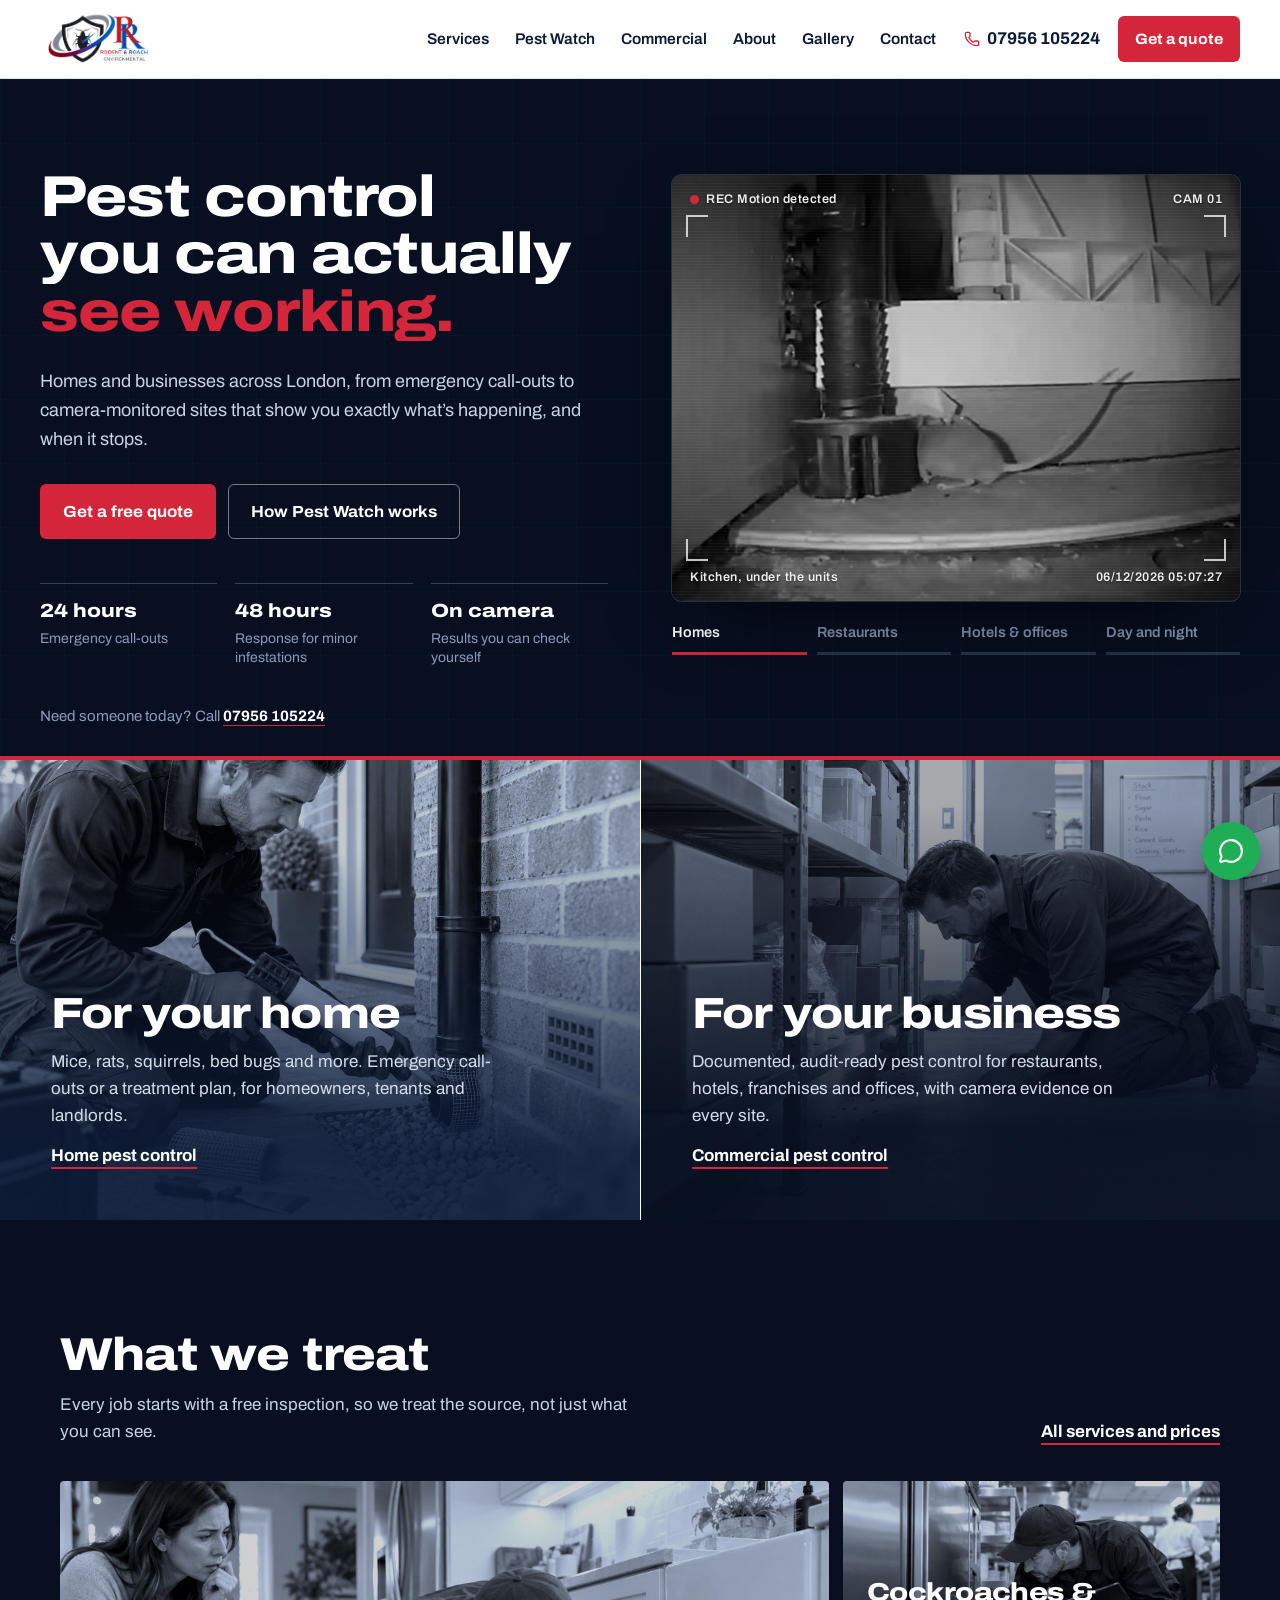
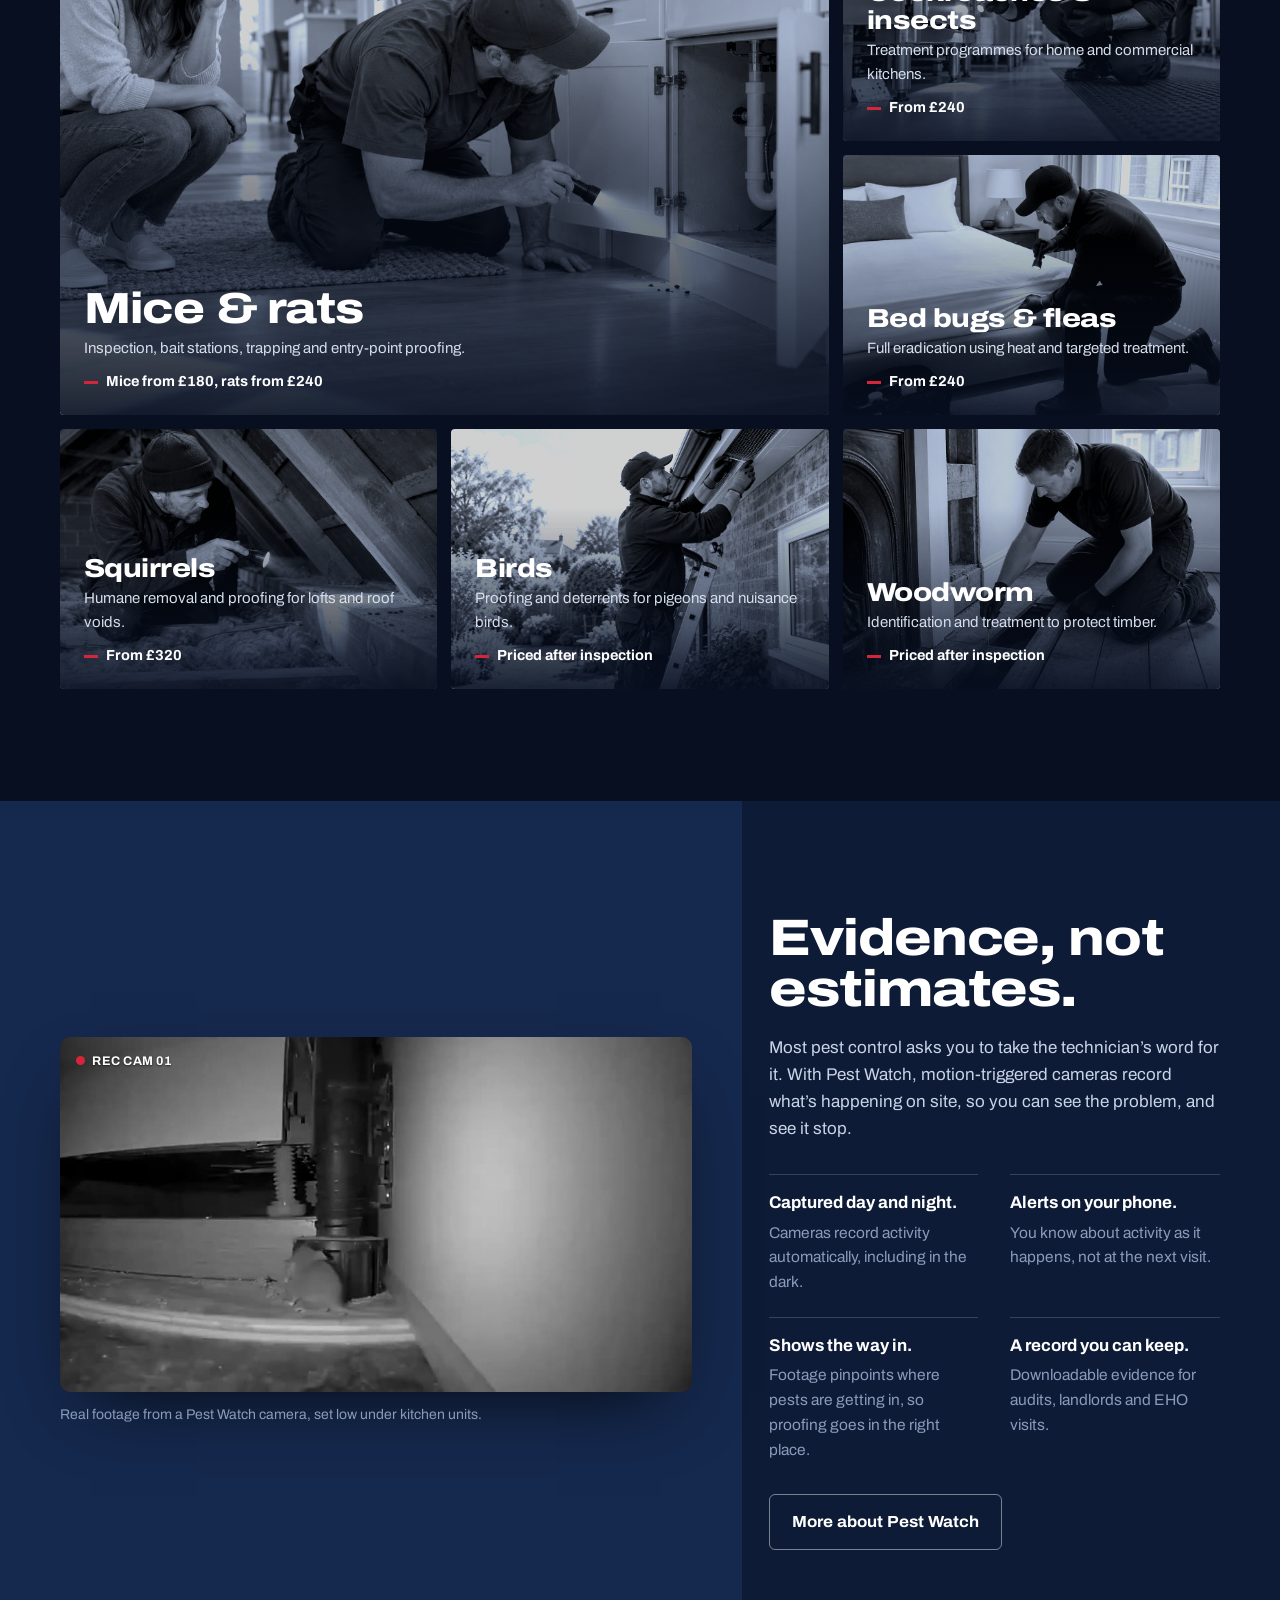
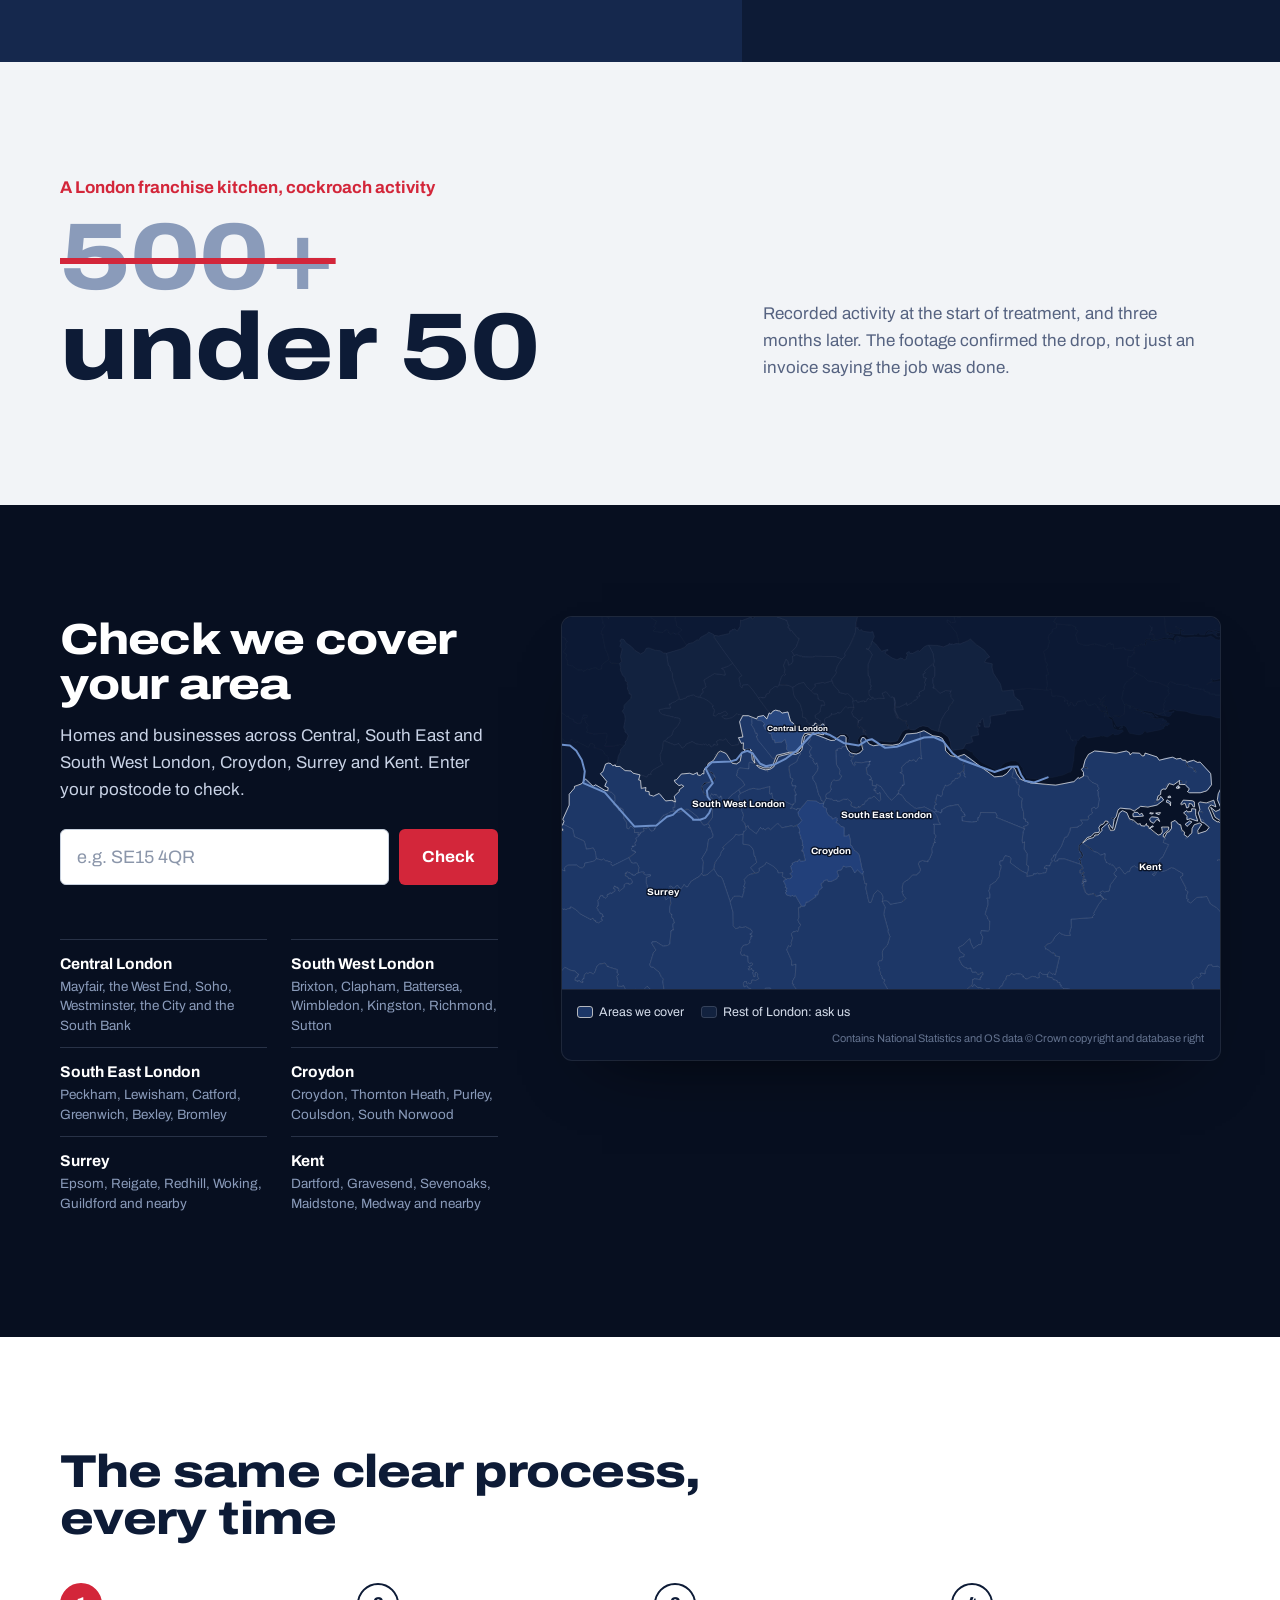
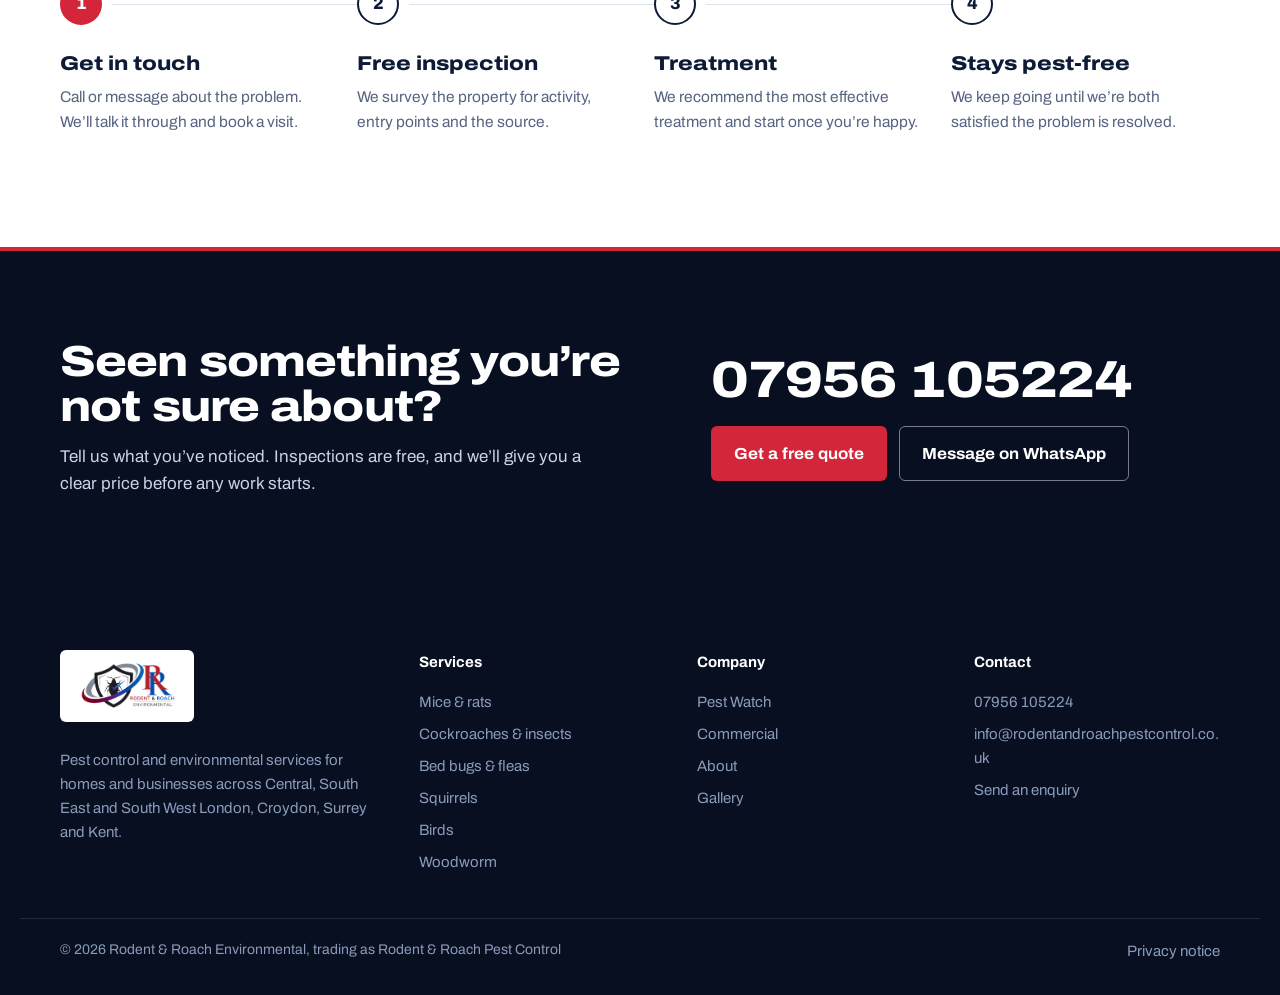
==== commit d5a4d765: "Update preview: commercial sector pages Co-Authored-By: Claude Opus 5.5 <noreply@anthropic.com> Clau" ====
--- a/index.html
+++ b/index.html
@@ -14,8 +14,8 @@
     <meta name="twitter:title" content="Rodent &amp; Roach Pest Control | Pest control in London" />
     <meta name="twitter:description" content="Safe, effective pest control and environmental services for London homes and businesses." />
     <link rel="icon" type="image/svg+xml" href="./favicon.svg" />
-    <script type="module" crossorigin src="./assets/index-DaBZbd70.js"></script>
-    <link rel="stylesheet" crossorigin href="./assets/index-DoquskuU.css">
+    <script type="module" crossorigin src="./assets/index-DX3zInxt.js"></script>
+    <link rel="stylesheet" crossorigin href="./assets/index-D_Mbw8rJ.css">
   </head>
   <body>
     <div id="root"></div>
--- a/assets/index-D_Mbw8rJ.css
+++ b/assets/index-D_Mbw8rJ.css
@@ -0,0 +1 @@
+@font-face{font-family:Archivo Variable;font-style:normal;font-display:swap;font-weight:100 900;font-stretch:62% 125%;src:url(./archivo-vietnamese-wdth-normal-rJmnGBSt.woff2) format("woff2-variations");unicode-range:U+0102-0103,U+0110-0111,U+0128-0129,U+0168-0169,U+01A0-01A1,U+01AF-01B0,U+0300-0301,U+0303-0304,U+0308-0309,U+0323,U+0329,U+1EA0-1EF9,U+20AB}@font-face{font-family:Archivo Variable;font-style:normal;font-display:swap;font-weight:100 900;font-stretch:62% 125%;src:url(./archivo-latin-ext-wdth-normal-7khWdh9v.woff2) format("woff2-variations");unicode-range:U+0100-02BA,U+02BD-02C5,U+02C7-02CC,U+02CE-02D7,U+02DD-02FF,U+0304,U+0308,U+0329,U+1D00-1DBF,U+1E00-1E9F,U+1EF2-1EFF,U+2020,U+20A0-20AB,U+20AD-20C0,U+2113,U+2C60-2C7F,U+A720-A7FF}@font-face{font-family:Archivo Variable;font-style:normal;font-display:swap;font-weight:100 900;font-stretch:62% 125%;src:url(./archivo-latin-wdth-normal-DY7AcnAa.woff2) format("woff2-variations");unicode-range:U+0000-00FF,U+0131,U+0152-0153,U+02BB-02BC,U+02C6,U+02DA,U+02DC,U+0304,U+0308,U+0329,U+2000-206F,U+20AC,U+2122,U+2191,U+2193,U+2212,U+2215,U+FEFF,U+FFFD}:root{--ink: #0d1b36;--night: #070f20;--navy-2: #15284d;--red: #d3263a;--red-dark: #ad1b2c;--steel: #8a9bba;--paper: #f2f4f7;--white: #ffffff;--line: #dde3ec;--text: #1b2740;--muted: #566381;--wa: #1fae55;--wide: 118%;--max: 1240px;--pad: clamp(20px, 4vw, 40px);--section: clamp(64px, 9vw, 112px)}*,*:before,*:after{box-sizing:border-box}html{-webkit-text-size-adjust:100%}body{margin:0;font-family:Archivo Variable,Archivo,system-ui,sans-serif;font-size:17px;line-height:1.6;color:var(--text);background:var(--white);-webkit-font-smoothing:antialiased}img,video{display:block;max-width:100%}a{color:inherit}h1,h2,h3{margin:0;color:var(--ink)}p{margin:0}ul,ol,dl,dd{margin:0;padding:0}ul,ol{list-style:none}button{font:inherit}.sr-only{position:absolute;width:1px;height:1px;overflow:hidden;clip:rect(0 0 0 0);white-space:nowrap}.skip{position:absolute;left:12px;top:-60px;z-index:100;background:var(--ink);color:#fff;padding:10px 14px;border-radius:6px}.skip:focus{top:12px}:focus-visible{outline:3px solid var(--red);outline-offset:3px}.hero :focus-visible,.pw :focus-visible,.cta-band :focus-visible,.site-footer :focus-visible,.page-head :focus-visible,.aud:focus-visible{outline-color:#fff}.hero-title,.page-head h1,.section-head h2,.plain h2,.pw-copy h2,.cta-band h2,.aud-title,.svc-row-title,.case-figure,.cta-phone,.contact-big{font-stretch:var(--wide);font-weight:800;letter-spacing:-.02em}.graded{filter:grayscale(1) sepia(.35) hue-rotate(180deg) saturate(1.5) contrast(1.08) brightness(.86)}.btn{display:inline-flex;align-items:center;justify-content:center;gap:8px;padding:14px 22px;border-radius:6px;border:1.5px solid transparent;font-weight:700;font-size:16px;font-stretch:106%;text-decoration:none;cursor:pointer;transition:background-color .15s,border-color .15s,color .15s}.btn-red{background:var(--red);color:#fff}.btn-red:hover{background:var(--red-dark)}.btn-red:disabled{opacity:.7;cursor:progress}.btn-ghost-light{border-color:#ffffff73;color:#fff}.btn-ghost-light:hover{border-color:#fff;background:#ffffff0f}.btn-whatsapp{background:var(--wa);color:#fff}.btn-whatsapp:hover{background:#17924a}.btn-sm{padding:10px 16px;font-size:15px}.btn-block{width:100%}.text-btn{background:none;border:0;padding:0;color:var(--muted);text-decoration:underline;cursor:pointer}.site-header{position:sticky;top:0;z-index:50;background:var(--white);border-bottom:1px solid var(--line)}.header-inner{max-width:1320px;margin:0 auto;padding:0 var(--pad);height:78px;display:flex;align-items:center;gap:28px}.brand img{height:50px;width:auto}.main-nav{display:flex;gap:26px;margin-left:auto}.main-nav a{position:relative;text-decoration:none;font-weight:600;font-size:15.5px;color:var(--ink);padding:6px 0}.main-nav a:after{content:"";position:absolute;left:0;right:0;bottom:0;height:2px;background:var(--red);transform:scaleX(0);transform-origin:left;transition:transform .2s}.main-nav a:hover:after,.main-nav a.is-on:after{transform:scaleX(1)}.header-actions{display:flex;align-items:center;gap:18px}.header-phone{display:inline-flex;align-items:center;gap:7px;font-weight:700;color:var(--ink);text-decoration:none;font-variant-numeric:tabular-nums}.header-phone svg{color:var(--red)}.menu-btn{display:none;background:none;border:1px solid var(--line);border-radius:6px;width:44px;height:44px;align-items:center;justify-content:center;color:var(--ink);cursor:pointer}.mobile-nav{display:flex;flex-direction:column;padding:8px var(--pad) 22px;border-top:1px solid var(--line)}.mobile-nav a{text-decoration:none;font-weight:700;font-stretch:var(--wide);font-size:22px;color:var(--ink);padding:12px 0;border-bottom:1px solid var(--line)}.mobile-nav a.is-on{color:var(--red)}.mobile-nav .mobile-call{border:0;margin-top:14px;background:var(--red);color:#fff;text-align:center;border-radius:6px;font-size:18px}@media(max-width:1080px){.main-nav{display:none}.header-actions{margin-left:auto}.menu-btn{display:inline-flex}}@media(max-width:640px){.header-phone{display:none}.header-inner{height:68px;gap:12px}.brand img{height:42px}}.hero{background:var(--night);color:#fff;position:relative;overflow:hidden;border-bottom:4px solid var(--red)}.hero:before{content:"";position:absolute;inset:0;pointer-events:none;opacity:.5;background-image:linear-gradient(rgba(138,155,186,.07) 1px,transparent 1px),linear-gradient(90deg,rgba(138,155,186,.07) 1px,transparent 1px);background-size:64px 64px}.hero-inner{position:relative;max-width:1320px;margin:0 auto;padding:clamp(48px,7vw,92px) var(--pad) 28px;display:grid;grid-template-columns:5fr 7fr;gap:clamp(32px,5vw,72px);align-items:center}.hero-title{color:#fff;font-size:clamp(42px,5.6vw,82px);line-height:.96}.hero-line{display:block;overflow:hidden;padding-bottom:.04em}.hero-line{animation:rise .8s cubic-bezier(.2,.7,.1,1) both}.hero-line:nth-child(2){animation-delay:.08s}.hero-line:nth-child(3){animation-delay:.16s;color:var(--red)}@keyframes rise{0%{opacity:0;transform:translateY(40%)}to{opacity:1;transform:none}}.hero-sub{margin-top:26px;max-width:34em;color:#c9d3e6;font-size:18px;animation:fade .8s .3s both}.hero-actions{display:flex;flex-wrap:wrap;gap:12px;margin-top:30px;animation:fade .8s .4s both}.hero-facts{display:grid;grid-template-columns:repeat(3,1fr);gap:18px;margin-top:44px;animation:fade .8s .5s both}.hero-facts div{border-top:1px solid rgba(138,155,186,.35);padding-top:12px}.hero-facts dt{font-weight:800;font-stretch:var(--wide);font-size:19px}.hero-facts dd{color:var(--steel);font-size:14px;line-height:1.4;margin-top:2px}@keyframes fade{0%{opacity:0}to{opacity:1}}.monitor{animation:fade 1s .2s both}.monitor-screen{position:relative;aspect-ratio:4 / 3;border-radius:10px;overflow:hidden;background:#000;box-shadow:0 0 0 1px #8a9bba40,0 30px 80px -30px #000c}.monitor-screen:after{content:"";position:absolute;inset:0;pointer-events:none;background:repeating-linear-gradient(0deg,rgba(255,255,255,.035) 0 1px,transparent 1px 3px),radial-gradient(ellipse at center,transparent 55%,rgba(0,0,0,.55))}.feed{position:absolute;inset:0;opacity:0;transition:opacity .9s ease}.feed.is-on{opacity:1}.feed-media{width:100%;height:100%;object-fit:cover;filter:grayscale(1) sepia(.3) hue-rotate(160deg) saturate(1.4) contrast(1.12) brightness(.82);transform:scale(1.04)}.feed-video{filter:contrast(1.05)}.feed.is-on .feed-media{animation:push 7s linear forwards}@keyframes push{0%{transform:scale(1.04)}to{transform:scale(1.14) translate(-1.5%,-1%)}}.detect{position:absolute;border:2px solid var(--red);opacity:0;transform:scale(1.25)}.feed.is-on .detect{animation:lock .5s 1.1s cubic-bezier(.2,.8,.2,1) forwards}@keyframes lock{to{opacity:1;transform:none}}.detect-label{position:absolute;left:-2px;bottom:100%;white-space:nowrap;background:var(--red);color:#fff;font-size:12px;font-weight:700;padding:3px 7px}.hud{position:absolute;left:0;right:0;display:flex;justify-content:space-between;gap:12px;padding:14px 18px;z-index:2;font-size:12.5px;font-weight:600;letter-spacing:.04em;color:#ffffffeb;text-shadow:0 1px 2px rgba(0,0,0,.6);font-variant-numeric:tabular-nums}.hud-top{top:0}.hud-bottom{bottom:0}.hud-rec{display:inline-flex;align-items:center;gap:7px}.hud-rec i{width:9px;height:9px;border-radius:50%;background:var(--red);animation:blink 1.4s steps(1) infinite}@keyframes blink{50%{opacity:.2}}.corner{position:absolute;width:22px;height:22px;border-color:#ffffffbf;border-style:solid;border-width:0;z-index:2;pointer-events:none}.corner.tl{top:40px;left:14px;border-top-width:2px;border-left-width:2px}.corner.tr{top:40px;right:14px;border-top-width:2px;border-right-width:2px}.corner.bl{bottom:40px;left:14px;border-bottom-width:2px;border-left-width:2px}.corner.br{bottom:40px;right:14px;border-bottom-width:2px;border-right-width:2px}.monitor-tabs{display:grid;grid-template-columns:repeat(4,1fr);gap:10px;margin-top:14px}.monitor-tab{background:none;border:0;color:var(--steel);text-align:left;padding:6px 0;cursor:pointer;font-weight:600;font-size:14.5px}.monitor-tab.is-on,.monitor-tab:hover{color:#fff}.tab-bar{display:block;height:3px;margin-top:8px;background:#8a9bba40;overflow:hidden}.tab-bar span{display:block;height:100%;width:0;background:var(--red)}.monitor-tab.is-on .tab-bar span{animation:fill linear forwards}.monitor-tab.is-on.is-paused .tab-bar span{animation:none;width:100%}@keyframes fill{to{width:100%}}.hero-call{position:relative;max-width:1320px;margin:0 auto;padding:8px var(--pad) 28px;color:var(--steel);font-size:15px}.hero-call a{color:#fff;font-weight:700;text-decoration-color:var(--red);text-underline-offset:4px}@media(max-width:960px){.hero-inner{grid-template-columns:1fr}.hero-facts{grid-template-columns:1fr 1fr 1fr}}@media(max-width:560px){.hero-facts{grid-template-columns:1fr;gap:0}.hero-facts div{display:flex;gap:12px;align-items:baseline;padding:10px 0}.monitor-tabs{grid-template-columns:repeat(2,1fr)}.hud{font-size:11px;padding:10px 12px}.detect-label{font-size:11px}}.audience{display:grid;grid-template-columns:1fr 1fr}.aud{position:relative;min-height:460px;overflow:hidden;text-decoration:none;color:#fff;display:flex;align-items:flex-end}.aud img{position:absolute;inset:0;width:100%;height:100%;object-fit:cover;transition:transform .6s ease}.aud:before{content:"";position:absolute;inset:0;z-index:1;background:linear-gradient(180deg,#0d1b361a 20%,#0d1b36eb 85%)}.aud-biz:before{background:linear-gradient(180deg,#070f2040 10%,#070f20f2 80%)}.aud:hover img{transform:scale(1.04)}.aud-body{position:relative;z-index:2;padding:clamp(28px,4vw,52px);max-width:560px;display:flex;flex-direction:column;gap:12px}.aud-title{font-size:clamp(30px,3.4vw,46px);line-height:1}.aud-text{color:#d5ddeb}.aud-link{font-weight:700;text-decoration:underline;text-decoration-color:var(--red);text-decoration-thickness:2px;text-underline-offset:6px}.aud-biz{border-left:1px solid rgba(255,255,255,.12)}@media(max-width:760px){.audience{grid-template-columns:1fr}.aud{min-height:380px}.aud-biz{border-left:0}}.section-head{max-width:640px;margin-bottom:40px}.section-head h2{font-size:clamp(32px,3.6vw,50px);line-height:1.02}.section-head p{margin-top:14px;color:var(--muted)}.pw{background:var(--ink);color:#fff;padding:var(--section) 0;position:relative}.pw:before{content:"";position:absolute;left:0;top:0;bottom:0;width:42%;background:var(--navy-2)}.pw-inner{position:relative;max-width:var(--max);margin:0 auto;padding:0 var(--pad);display:grid;grid-template-columns:5fr 7fr;gap:clamp(32px,6vw,88px);align-items:center}.pw-screen{position:relative;max-width:400px;width:100%;justify-self:center;aspect-ratio:3 / 4;border-radius:10px;overflow:hidden;background:#000;box-shadow:0 30px 70px -30px #000c}.pw-screen video{width:100%;height:100%;object-fit:cover}.pw-screen .corner.bl,.pw-screen .corner.br{bottom:54px}.pw-copy h2{color:#fff;font-size:clamp(34px,4vw,56px);line-height:1}.pw-copy>p{margin-top:18px;color:#c9d3e6;max-width:34em}.pw-points{margin:32px 0;display:grid;grid-template-columns:1fr 1fr;gap:22px 32px}.pw-points li{border-top:1px solid rgba(138,155,186,.3);padding-top:14px;color:var(--steel);font-size:15.5px}.pw-points strong{display:block;color:#fff;font-size:17px;margin-bottom:4px}@media(max-width:900px){.pw:before{width:100%;height:38%;bottom:auto}.pw-inner{grid-template-columns:1fr}}@media(max-width:560px){.pw-points{grid-template-columns:1fr}}.case{background:var(--paper);padding:var(--section) 0}.case-inner{max-width:var(--max);margin:0 auto;padding:0 var(--pad);display:grid;grid-template-columns:1fr 1fr;gap:12px 64px;align-items:end}.case-kicker{grid-column:1 / -1;font-weight:700;color:var(--red)}.case-figure{display:flex;align-items:baseline;flex-wrap:wrap;gap:6px 24px;line-height:.95}.case-from{font-size:clamp(56px,8vw,120px);color:var(--steel);text-decoration:line-through;text-decoration-color:var(--red);text-decoration-thickness:6px}.case-to{font-size:clamp(56px,8vw,120px);color:var(--ink)}.case-text{color:var(--muted);max-width:30em;padding-bottom:12px}@media(max-width:860px){.case-inner{grid-template-columns:1fr}}.process{padding:var(--section) 0}.process-inner{max-width:var(--max);margin:0 auto;padding:0 var(--pad)}.process-steps{display:grid;grid-template-columns:repeat(4,1fr);gap:28px;counter-reset:s}.process-steps li{position:relative;padding-top:64px}.process-steps li:before{content:"";position:absolute;top:21px;left:52px;right:-28px;height:1px;background:var(--line)}.process-steps li:last-child:before{display:none}.step-n{display:inline-flex;align-items:center;justify-content:center;width:42px;height:42px;border-radius:50%;border:2px solid var(--ink);font-weight:800;color:var(--ink);flex:none}.process-steps .step-n{position:absolute;top:0;left:0}.process-steps li:first-child .step-n{background:var(--red);border-color:var(--red);color:#fff}.process-steps h3{font-size:20px;font-stretch:var(--wide);font-weight:800}.process-steps p{color:var(--muted);margin-top:6px;font-size:15.5px}@media(max-width:860px){.process-steps{grid-template-columns:1fr 1fr}.process-steps li:before{display:none}}@media(max-width:520px){.process-steps{grid-template-columns:1fr}}.cta-band{background:var(--night);color:#fff;padding:clamp(56px,7vw,88px) 0;border-top:4px solid var(--red)}.cta-inner{max-width:var(--max);margin:0 auto;padding:0 var(--pad);display:grid;grid-template-columns:6fr 5fr;gap:40px;align-items:center}.cta-band h2{color:#fff;font-size:clamp(30px,3.4vw,46px);line-height:1.04}.cta-band p{color:#c9d3e6;margin-top:14px;max-width:32em}.cta-phone{display:block;color:#fff;text-decoration:none;font-size:clamp(34px,4vw,54px);line-height:1;font-variant-numeric:tabular-nums}.cta-phone:hover{color:#ffd4d9}.cta-buttons{display:flex;flex-wrap:wrap;gap:12px;margin-top:20px}@media(max-width:860px){.cta-inner{grid-template-columns:1fr}}.page-head{position:relative;background:var(--ink);color:#fff;overflow:hidden;border-bottom:4px solid var(--red)}.page-head-inner{position:relative;z-index:1;max-width:var(--max);margin:0 auto;padding:clamp(56px,8vw,104px) var(--pad)}.page-head h1{color:#fff;font-size:clamp(40px,5.4vw,76px);line-height:.98;max-width:12em}.page-head p{margin-top:18px;max-width:34em;color:#c9d3e6;font-size:18px}.page-head.has-image .page-head-inner{padding-top:clamp(72px,10vw,132px);padding-bottom:clamp(72px,10vw,132px)}.page-head.has-image h1,.page-head.has-image p{max-width:620px}.page-head-img{position:absolute;inset:0;width:100%;height:100%;object-fit:cover;object-position:70% center}.page-head.has-image:after{content:"";position:absolute;inset:0;background:linear-gradient(90deg,var(--ink) 0%,rgba(13,27,54,.92) 38%,rgba(13,27,54,.35) 72%,rgba(13,27,54,.15) 100%)}.page-head-actions{display:flex;flex-wrap:wrap;gap:12px;margin-top:30px}.crumb{display:inline-block;margin-bottom:20px;color:var(--steel);font-weight:600;text-decoration:none}.crumb:before{content:"‹ "}.crumb:hover{color:#fff}@media(max-width:860px){.page-head.has-image:after{background:linear-gradient(180deg,rgba(13,27,54,.55),var(--ink) 85%)}}.plain{padding:clamp(56px,7vw,92px) 0}.plain.alt{background:var(--paper)}.plain-inner{max-width:var(--max);margin:0 auto;padding:0 var(--pad)}.plain h2{font-size:clamp(26px,2.6vw,36px);line-height:1.06;margin-bottom:16px}.plain h2.mt{margin-top:36px}.plain p{color:var(--muted);max-width:38em}.plain p+p{margin-top:14px}.two-col{display:grid;grid-template-columns:5fr 7fr;gap:clamp(28px,5vw,72px)}.lists{display:grid;grid-template-columns:1fr 1fr;gap:28px}.lists h3{font-size:18px;margin-bottom:10px}.lists li,.tick-list li,.area-list li{position:relative;padding:9px 0 9px 22px;border-bottom:1px solid var(--line)}.lists li:before,.tick-list li:before{content:"";position:absolute;left:0;top:19px;width:10px;height:3px;background:var(--red)}.area-list{display:grid;grid-template-columns:1fr 1fr;column-gap:28px}.area-list li{padding-left:0;font-weight:600;color:var(--ink)}.price-note{border-left:3px solid var(--red);padding-left:18px}.visit-steps{display:grid;gap:14px;margin-top:8px;max-width:760px}.visit-steps li{display:flex;gap:18px;align-items:center;color:var(--text);font-size:17.5px}.svc-price-line{margin-top:32px;display:flex;flex-wrap:wrap;gap:6px 16px;align-items:baseline}.svc-price-line strong{font-size:24px;font-stretch:var(--wide);color:var(--ink)}.svc-price-line span{color:var(--muted)}.other-svcs{display:flex;flex-wrap:wrap;gap:10px;align-items:flex-start;align-content:flex-start}.other-svcs a{text-decoration:none;font-weight:700;color:var(--ink);border:1.5px solid var(--line);border-radius:6px;padding:10px 16px}.other-svcs a:hover{border-color:var(--ink)}.sectors{display:grid;grid-template-columns:repeat(3,1fr);gap:0 36px}.sectors div{border-top:1px solid var(--line);padding:18px 0 24px}.sectors dt{font-weight:800;font-stretch:var(--wide);font-size:19px;color:var(--ink)}.sectors dd{color:var(--muted);margin-top:6px}.prose{max-width:720px}.preview-note{background:#fff4d6;border:1px solid #f0d58a;color:#6a5414!important;padding:12px 16px;border-radius:6px;margin-bottom:28px;max-width:none!important}@media(max-width:860px){.two-col,.lists,.sectors{grid-template-columns:1fr}}.gallery{display:grid;grid-template-columns:repeat(3,1fr);gap:16px}.gallery figure{margin:0}.gallery img{width:100%;aspect-ratio:4 / 3;object-fit:cover;border-radius:4px;filter:saturate(.75) contrast(1.05)}.gallery figcaption{margin-top:8px;font-size:14.5px;font-weight:600;color:var(--ink)}@media(max-width:860px){.gallery{grid-template-columns:1fr 1fr}}@media(max-width:520px){.gallery{grid-template-columns:1fr}}.contact-grid{display:grid;grid-template-columns:7fr 4fr;gap:clamp(32px,5vw,72px);align-items:start}.contact-side{display:grid;gap:26px}.contact-side h2{font-size:15px!important;font-stretch:100%!important;font-weight:700!important;letter-spacing:0!important;color:var(--muted);margin-bottom:4px!important}.contact-side a{font-weight:700;color:var(--ink);text-decoration-color:var(--red);text-underline-offset:4px;word-break:break-word}.contact-side p{font-size:15px;margin-top:4px}.contact-big{font-size:34px;text-decoration:none!important;display:block;line-height:1.1}@media(max-width:860px){.contact-grid{grid-template-columns:1fr}}.enquiry{display:grid;gap:18px}.field-row{display:grid;grid-template-columns:1fr 1fr;gap:18px}.field{display:grid;gap:6px;border:0;padding:0;margin:0;min-width:0}.field label,.field legend{font-weight:700;font-size:15px;color:var(--ink);padding:0}.optional{font-weight:400;color:var(--muted)}.field input,.field select,.field textarea{width:100%;font:inherit;color:var(--text);background:#fff;border:1.5px solid #c7d0dd;border-radius:6px;padding:12px 14px;min-height:50px}.field textarea{resize:vertical}.field input:focus,.field select:focus,.field textarea:focus{outline:none;border-color:var(--ink);box-shadow:0 0 0 3px #0d1b3626}.field [aria-invalid=true]{border-color:var(--red)}.field-error{color:var(--red)!important;font-size:14.5px;font-weight:600}.segmented{display:flex;flex-wrap:wrap;gap:10px}.segmented legend{width:100%;margin-bottom:6px}.segmented label{flex:1;min-width:120px;display:flex;align-items:center;justify-content:center;min-height:50px;border:1.5px solid #c7d0dd;border-radius:6px;cursor:pointer;font-weight:600}.segmented label.is-on{border-color:var(--ink);background:var(--ink);color:#fff}.segmented input{position:absolute;opacity:0;pointer-events:none}.segmented label:focus-within{outline:3px solid var(--red);outline-offset:2px}.form-done{background:var(--paper);border-left:4px solid var(--red);padding:28px;display:grid;gap:14px;justify-items:start}.form-done h3{font-size:26px;font-stretch:var(--wide);font-weight:800}.form-alt a{font-weight:700;color:var(--ink)}@media(max-width:560px){.field-row{grid-template-columns:1fr}}.site-footer{background:var(--night);color:var(--steel)}.footer-inner{max-width:var(--max);margin:0 auto;padding:64px var(--pad) 40px;display:grid;grid-template-columns:4fr 3fr 3fr 3fr;gap:32px}.footer-logo{display:inline-block;background:#fff;border-radius:6px;padding:10px 14px}.footer-logo img{height:52px;width:auto}.footer-brand p{margin-top:18px;max-width:26em;font-size:15px}.site-footer h2{color:#fff;font-size:15px;font-weight:700;margin-bottom:12px}.site-footer a{display:block;color:var(--steel);text-decoration:none;padding:4px 0;font-size:15px;word-break:break-word}.site-footer a:hover{color:#fff}.footer-base{max-width:var(--max);margin:0 auto;padding:20px var(--pad) 32px;border-top:1px solid rgba(138,155,186,.2);display:flex;flex-wrap:wrap;justify-content:space-between;gap:12px;font-size:14px}.footer-base a{display:inline;padding:0}@media(max-width:860px){.footer-inner{grid-template-columns:1fr 1fr}.footer-brand{grid-column:1 / -1}}.wa-float{position:fixed;right:20px;bottom:20px;z-index:40;width:58px;height:58px;border-radius:50%;background:var(--wa);color:#fff;display:flex;align-items:center;justify-content:center;box-shadow:0 10px 24px -8px #00000073}.wa-float:hover{background:#17924a}@media(prefers-reduced-motion:reduce){*,*:before,*:after{animation-duration:.001ms!important;animation-delay:0s!important;transition-duration:.001ms!important}.feed.is-on .feed-media{animation:none}.feed.is-on .detect{opacity:1;transform:none}}.pw-screen{margin:0;max-width:none;aspect-ratio:16 / 9;justify-self:stretch;overflow:visible;background:none;box-shadow:none;border-radius:0}.pw-screen video{border-radius:10px;aspect-ratio:16 / 9;height:auto;box-shadow:0 30px 70px -30px #000c;background:#000}.pw-screen .corner.tl,.pw-screen .corner.tr{top:14px}.pw-screen .corner.bl,.pw-screen .corner.br{bottom:auto;top:calc(100% - 2.6em - 36px)}.pw-screen .corner{display:none}.pw-hud{position:absolute;top:14px;left:16px;display:inline-flex;align-items:center;gap:7px;font-size:12.5px;font-weight:700;letter-spacing:.04em;text-shadow:0 1px 2px rgba(0,0,0,.6)}.pw-hud i{width:9px;height:9px;border-radius:50%;background:var(--red);animation:blink 1.4s steps(1) infinite}.pw-screen figcaption{margin-top:12px;color:var(--steel);font-size:14px}.pw-inner{grid-template-columns:7fr 5fr}.pw:before{width:58%}@media(max-width:900px){.pw-inner{grid-template-columns:1fr}.pw:before{width:100%;height:34%}}.footage{display:grid;grid-template-columns:repeat(3,1fr);gap:16px;margin-top:24px}.footage figure{margin:0}.footage video{width:100%;aspect-ratio:16 / 9;object-fit:cover;border-radius:6px;background:#000}.footage figcaption{margin-top:8px;font-size:14.5px;font-weight:600;color:var(--ink)}@media(max-width:760px){.footage{grid-template-columns:1fr}}.alert-row{display:grid;grid-template-columns:7fr 4fr;gap:clamp(28px,5vw,72px);align-items:center}.alert-phone{margin:0;justify-self:center;max-width:300px}.alert-phone video{width:100%;aspect-ratio:4 / 5;object-fit:cover;border-radius:10px;background:#000}.alert-phone figcaption{margin-top:8px;font-size:14.5px;font-weight:600;color:var(--ink);text-align:center}@media(max-width:860px){.alert-row{grid-template-columns:1fr}}.plain h2.mt-lg{margin-top:64px}.hero-inner{grid-template-columns:6fr 6fr}.hero-title{font-size:clamp(40px,4.5vw,66px)}.brand img{height:56px}@media(max-width:640px){.brand img{height:44px}}.case-inner{grid-template-columns:7fr 5fr;align-items:end}.case-figure{grid-column:1;flex-direction:column;gap:0}.case-from,.case-to{font-size:clamp(56px,7.4vw,112px);white-space:nowrap}.case-text{grid-column:2}@media(max-width:860px){.case-figure,.case-text{grid-column:1}}.contact-grid>*,.two-col>*,.footer-inner>*{min-width:0}.contact-side a,.site-footer a{overflow-wrap:anywhere}.segmented label{position:relative}.segmented input{inset:0;width:100%;height:100%;margin:0}.svc-tiles{background:var(--night);color:#fff;padding:var(--section) 0}.svc-tiles-inner{max-width:var(--max);margin:0 auto;padding:0 var(--pad)}.tiles-head{display:grid;grid-template-columns:1fr auto;align-items:end;gap:12px 40px;margin-bottom:36px}.tiles-head h2{grid-column:1;color:#fff;font-stretch:var(--wide);font-weight:800;letter-spacing:-.02em;font-size:clamp(32px,3.6vw,50px);line-height:1.02}.tiles-head p{grid-column:1;color:#c9d3e6;max-width:34em}.tiles-all{grid-column:2;grid-row:1 / span 2;color:#fff;font-weight:700;text-decoration:underline;text-decoration-color:var(--red);text-decoration-thickness:2px;text-underline-offset:6px;white-space:nowrap}.tiles{display:grid;grid-template-columns:repeat(3,1fr);grid-auto-rows:260px;gap:14px}.tile{position:relative;overflow:hidden;border-radius:4px;text-decoration:none;color:#fff;display:flex;align-items:flex-end;background:var(--ink)}.tile-lg{grid-column:span 2;grid-row:span 2}.tile img{position:absolute;inset:0;width:100%;height:100%;object-fit:cover;transition:transform .6s ease}.tile:before{content:"";position:absolute;inset:0;z-index:1;background:linear-gradient(180deg,#070f200d 30%,#070f20e6);transition:background .3s}.tile:after{content:"";position:absolute;left:0;bottom:0;height:4px;width:0;background:var(--red);z-index:2;transition:width .3s ease}.tile:hover img,.tile:focus-visible img{transform:scale(1.05)}.tile:hover:after,.tile:focus-visible:after{width:100%}.tile-body{position:relative;z-index:2;padding:22px 24px;display:grid;gap:4px}.tile-title{font-weight:800;font-stretch:var(--wide);letter-spacing:-.02em;font-size:26px;line-height:1.05}.tile-lg .tile-title{font-size:clamp(34px,3.4vw,48px)}.tile-text{color:#d5ddeb;font-size:15px;max-width:30em}.tile-price{font-weight:700;font-size:14.5px;color:#fff;margin-top:6px}.tile-price:before{content:"";display:inline-block;width:14px;height:3px;background:var(--red);vertical-align:middle;margin-right:8px}@media(max-width:900px){.tiles{grid-template-columns:1fr 1fr;grid-auto-rows:240px}.tile-lg{grid-column:span 2;grid-row:span 1}.tiles-head{grid-template-columns:1fr}.tiles-all{grid-column:1;grid-row:auto}}@media(max-width:560px){.tiles{grid-template-columns:1fr;grid-auto-rows:230px}.tile-lg{grid-column:span 1}}.proof-strip{background:var(--night);color:#fff;border-bottom:1px solid rgba(138,155,186,.2)}.proof-inner{max-width:var(--max);margin:0 auto;padding:28px var(--pad);display:grid;grid-template-columns:repeat(4,1fr);gap:24px}.proof-inner div{border-left:2px solid var(--red);padding-left:14px;display:grid}.proof-inner strong{font-stretch:var(--wide);font-weight:800;font-size:17px}.proof-inner span{color:var(--steel);font-size:14.5px}@media(max-width:860px){.proof-inner{grid-template-columns:1fr 1fr}}@media(max-width:480px){.proof-inner{grid-template-columns:1fr}}.sector-tiles{padding:var(--section) 0}.sector-inner{max-width:var(--max);margin:0 auto;padding:0 var(--pad)}.sector-inner h2{font-stretch:var(--wide);font-weight:800;letter-spacing:-.02em;font-size:clamp(32px,3.6vw,50px);line-height:1.02;margin-bottom:32px}.sector-grid{display:grid;grid-template-columns:repeat(6,1fr);gap:16px}.sector{grid-column:span 2;background:var(--paper);border-radius:4px;overflow:hidden;display:flex;flex-direction:column;text-decoration:none;color:inherit;transition:box-shadow .2s,transform .2s}.sector:nth-child(4),.sector:nth-child(5){grid-column:span 3}.sector-img{display:block;aspect-ratio:4 / 3;overflow:hidden}.sector:nth-child(4) .sector-img,.sector:nth-child(5) .sector-img{aspect-ratio:16 / 8}.sector img{width:100%;height:100%;object-fit:cover;transition:transform .5s ease}.sector:hover img{transform:scale(1.04)}.sector:hover{box-shadow:0 18px 40px -24px #0d1b3673}.sector-body{flex:1;display:grid;align-content:start;gap:6px;padding:20px 22px 24px;border-top:4px solid var(--red)}.sector-title{font-stretch:var(--wide);font-weight:800;font-size:21px;letter-spacing:-.01em;color:var(--ink)}.sector-text{color:var(--muted);font-size:15.5px}.sector-more{margin-top:8px;font-weight:700;color:var(--ink);text-decoration:underline;text-decoration-color:var(--red);text-decoration-thickness:2px;text-underline-offset:5px}@media(max-width:860px){.sector-grid{grid-template-columns:1fr 1fr}.sector,.sector:nth-child(4),.sector:nth-child(5){grid-column:span 1}.sector:nth-child(5){grid-column:span 2}.sector:nth-child(4) .sector-img{aspect-ratio:4 / 3}}@media(max-width:560px){.sector-grid{grid-template-columns:1fr}.sector,.sector:nth-child(5){grid-column:span 1}}.report-section{background:var(--ink);color:#fff;padding:var(--section) 0;position:relative;overflow:hidden}.report-section:before{content:"";position:absolute;inset:0;opacity:.5;background-image:linear-gradient(rgba(138,155,186,.07) 1px,transparent 1px),linear-gradient(90deg,rgba(138,155,186,.07) 1px,transparent 1px);background-size:64px 64px}.report-inner{position:relative;max-width:var(--max);margin:0 auto;padding:0 var(--pad);display:grid;grid-template-columns:5fr 6fr;gap:clamp(32px,6vw,80px);align-items:center}.report-copy h2{color:#fff;font-stretch:var(--wide);font-weight:800;letter-spacing:-.02em;font-size:clamp(32px,3.6vw,50px);line-height:1.02}.report-copy>p{color:#c9d3e6;margin-top:16px;max-width:32em}.tick-list.on-dark{margin-top:24px}.tick-list.on-dark li{border-bottom-color:#8a9bba40;color:#e3e9f3}.report{background:#fff;color:var(--text);border-radius:8px;padding:26px;box-shadow:0 40px 80px -40px #000000e6;transform:rotate(-1deg)}.report-top{display:flex;justify-content:space-between;gap:16px;align-items:flex-start;padding-bottom:16px;border-bottom:1px solid var(--line)}.report-name{font-weight:800;font-stretch:var(--wide);font-size:20px;color:var(--ink)}.report-meta{font-size:14px;color:var(--muted)}.report-tag{flex:none;font-size:12.5px;font-weight:700;color:var(--red);border:1.5px solid var(--red);border-radius:4px;padding:3px 8px}.report-chart{height:150px;display:flex;align-items:flex-end;gap:6px;margin:22px 0 28px;padding-bottom:18px;border-bottom:1px solid var(--line)}.bar{position:relative;flex:1;background:var(--ink);border-radius:2px 2px 0 0}.bar:first-child{background:var(--red)}.bar-label{position:absolute;top:100%;left:50%;transform:translate(-50%);margin-top:4px;font-size:10.5px;color:var(--muted)}.report-stats{display:grid;grid-template-columns:repeat(3,1fr);gap:12px}.report-stats div{display:grid}.rs-n{font-weight:800;font-stretch:var(--wide);font-size:24px;color:var(--ink);line-height:1.1}.report-stats div:first-child .rs-n{color:var(--red)}.rs-l{font-size:13px;color:var(--muted)}.report-stills{display:grid;grid-template-columns:1fr 1fr;gap:10px;margin-top:20px}.report-stills figure{margin:0}.report-stills img{width:100%;aspect-ratio:16 / 9;object-fit:cover;border-radius:4px}.report-stills figcaption{font-size:12.5px;color:var(--muted);margin-top:4px}.report-note{font-size:12.5px!important;color:var(--muted);margin-top:14px}@media(max-width:900px){.report-inner{grid-template-columns:1fr}.report{transform:none}}@media(max-width:480px){.report{padding:18px}.rs-n{font-size:19px}}.process-steps.compact{margin-top:28px}.coverage{padding:var(--section) 0;background:var(--paper)}.coverage.is-dark{background:var(--night);color:#fff}.coverage-inner{max-width:var(--max);margin:0 auto;padding:0 var(--pad);display:grid;grid-template-columns:5fr 6fr;gap:clamp(32px,5vw,72px);align-items:start}.coverage-copy h2{font-stretch:var(--wide);font-weight:800;letter-spacing:-.02em;font-size:clamp(30px,3.4vw,46px);line-height:1.04}.coverage.is-dark h2{color:#fff}.coverage-copy>p{margin-top:14px;color:var(--muted);max-width:32em}.coverage.is-dark .coverage-copy>p{color:#c9d3e6}.pc-form{display:flex;gap:10px;margin-top:26px;max-width:440px}.pc-form input{flex:1;min-width:0;font:inherit;font-size:18px;font-weight:600;text-transform:uppercase;letter-spacing:.04em;padding:12px 16px;min-height:54px;border-radius:6px;border:1.5px solid #c7d0dd;background:#fff;color:var(--ink)}.pc-form input::placeholder{text-transform:none;letter-spacing:0;font-weight:400;color:#8b96aa}.pc-form input:focus{outline:none;border-color:var(--red);box-shadow:0 0 0 3px #d3263a40}.pc-form .btn{min-height:54px}.pc-result{margin-top:18px;min-height:8px}.pc-yes,.pc-maybe{border-left:4px solid var(--red);background:#fff;color:var(--text);padding:18px 20px;border-radius:0 6px 6px 0;display:grid;gap:8px;justify-items:start;max-width:440px;animation:fade .3s both}.pc-maybe{border-left-color:var(--steel)}.pc-head{font-weight:800;font-stretch:var(--wide);font-size:20px;color:var(--ink)!important}.pc-yes p,.pc-maybe p{color:var(--muted)}.pc-error{color:var(--red);font-weight:600}.coverage.is-dark .pc-error{color:#ff8b98}.zone-list{margin-top:28px;display:grid;grid-template-columns:1fr 1fr;gap:0 24px}.zone-list li{padding:12px 0;border-top:1px solid var(--line);display:grid;transition:color .2s}.coverage.is-dark .zone-list li{border-top-color:#8a9bba40}.zone-list strong{font-size:15.5px;color:var(--ink)}.coverage.is-dark .zone-list strong{color:#fff}.zone-list span{font-size:13.5px;color:var(--muted);line-height:1.45}.coverage.is-dark .zone-list span{color:var(--steel)}.zone-list li.is-on strong{color:var(--red)}.coverage-inner{grid-template-columns:4fr 6fr;grid-template-areas:"copy map" "list map";row-gap:0}.coverage-copy{grid-area:copy}.cov-map{grid-area:map}.zone-list{grid-area:list;align-self:start}.cov-map{margin:0;position:sticky;top:110px;background:#081227;border-radius:10px;overflow:hidden;box-shadow:0 0 0 1px #8a9bba2e,0 30px 70px -40px #000c}.cov-map svg{display:block;width:100%;height:auto}.d{stroke-linejoin:round;transition:fill .35s ease,opacity .35s ease}.d-context{fill:#0c1934;stroke:#8a9bba1a;stroke-width:.6}.d-london{fill:#12223f;stroke:#8a9bba38;stroke-width:.6}.d-central,.d-sw,.d-se,.d-croydon,.d-surrey,.d-kent{fill:#1d3767;stroke:#b0c0dc52;stroke-width:.7}.d-central{fill:#27467e}.d-croydon{fill:#22407a}.d.is-on{fill:var(--red);stroke:#ffffff59}.cov-outline{fill:none;stroke:#ffffffb3;stroke-width:1.4;stroke-linejoin:round}.thames{fill:none;stroke:#6c8fc9;stroke-width:3;stroke-linecap:round;stroke-linejoin:round}.ml{fill:#fff;font-size:14px;font-weight:700;font-stretch:108%;text-anchor:middle;paint-order:stroke;stroke:#081227;stroke-width:4px;stroke-linejoin:round;pointer-events:none}.ml-sm{font-size:11.5px}.ml.is-on{fill:#fff}.pin{animation:drop .5s cubic-bezier(.3,1.4,.5,1) both}@keyframes drop{0%{opacity:0;transform-origin:center}to{opacity:1}}.pin-head{fill:#fff;stroke:var(--red);stroke-width:3}.pin-hole{fill:var(--red)}.pin-pulse{fill:#ffffff4d;animation:pulse 1.8s ease-out infinite;transform-origin:center;transform-box:fill-box}@keyframes pulse{0%{transform:scale(.4);opacity:1}to{transform:scale(2.4);opacity:0}}.cov-map figcaption{display:flex;flex-wrap:wrap;gap:8px 18px;align-items:center;padding:12px 16px;border-top:1px solid rgba(138,155,186,.15);color:var(--steel);font-size:12.5px}.legend{display:inline-flex;align-items:center;gap:7px;color:#d5ddeb}.legend i{width:14px;height:10px;border-radius:2px;display:inline-block}.lg-cov{background:#1d3767;outline:1.4px solid rgba(255,255,255,.7)}.lg-ask{background:#12223f;outline:1px solid rgba(138,155,186,.35)}.attrib{margin-left:auto;font-size:11px;color:#8a9bbab3}@media(max-width:900px){.coverage-inner{grid-template-columns:1fr;grid-template-areas:"copy" "map" "list";row-gap:28px}.cov-map{position:static}}@media(max-width:480px){.zone-list{grid-template-columns:1fr}.ml{font-size:21px;stroke-width:6px}.ml-sm{font-size:18px}.attrib{margin-left:0}}.stakes{counter-reset:st;display:grid;gap:0}.stakes li{counter-increment:st;position:relative;padding:18px 0 18px 52px;border-bottom:1px solid var(--line);color:var(--text);font-size:17.5px}.stakes li:before{content:counter(st);position:absolute;left:0;top:16px;width:34px;height:34px;border-radius:50%;background:var(--red);color:#fff;font-weight:800;display:flex;align-items:center;justify-content:center;font-size:15px}.speed{background:var(--red);color:#fff;padding:clamp(48px,6vw,76px) 0}.speed-inner{max-width:var(--max);margin:0 auto;padding:0 var(--pad);display:grid;grid-template-columns:auto 1fr;gap:clamp(24px,5vw,64px);align-items:center}.speed-figure{font-stretch:var(--wide);font-weight:900;letter-spacing:-.03em;font-size:clamp(52px,7.5vw,112px);line-height:.9;white-space:nowrap}.speed h2{color:#fff;font-stretch:var(--wide);font-weight:800;letter-spacing:-.02em;font-size:clamp(24px,2.4vw,32px)}.speed p{color:#ffe3e6;margin-top:10px;max-width:40em}@media(max-width:760px){.speed-inner{grid-template-columns:1fr}.speed-figure{white-space:normal}}.svc-price-line{margin-top:20px!important;flex-direction:column;align-items:flex-start!important;gap:4px!important}
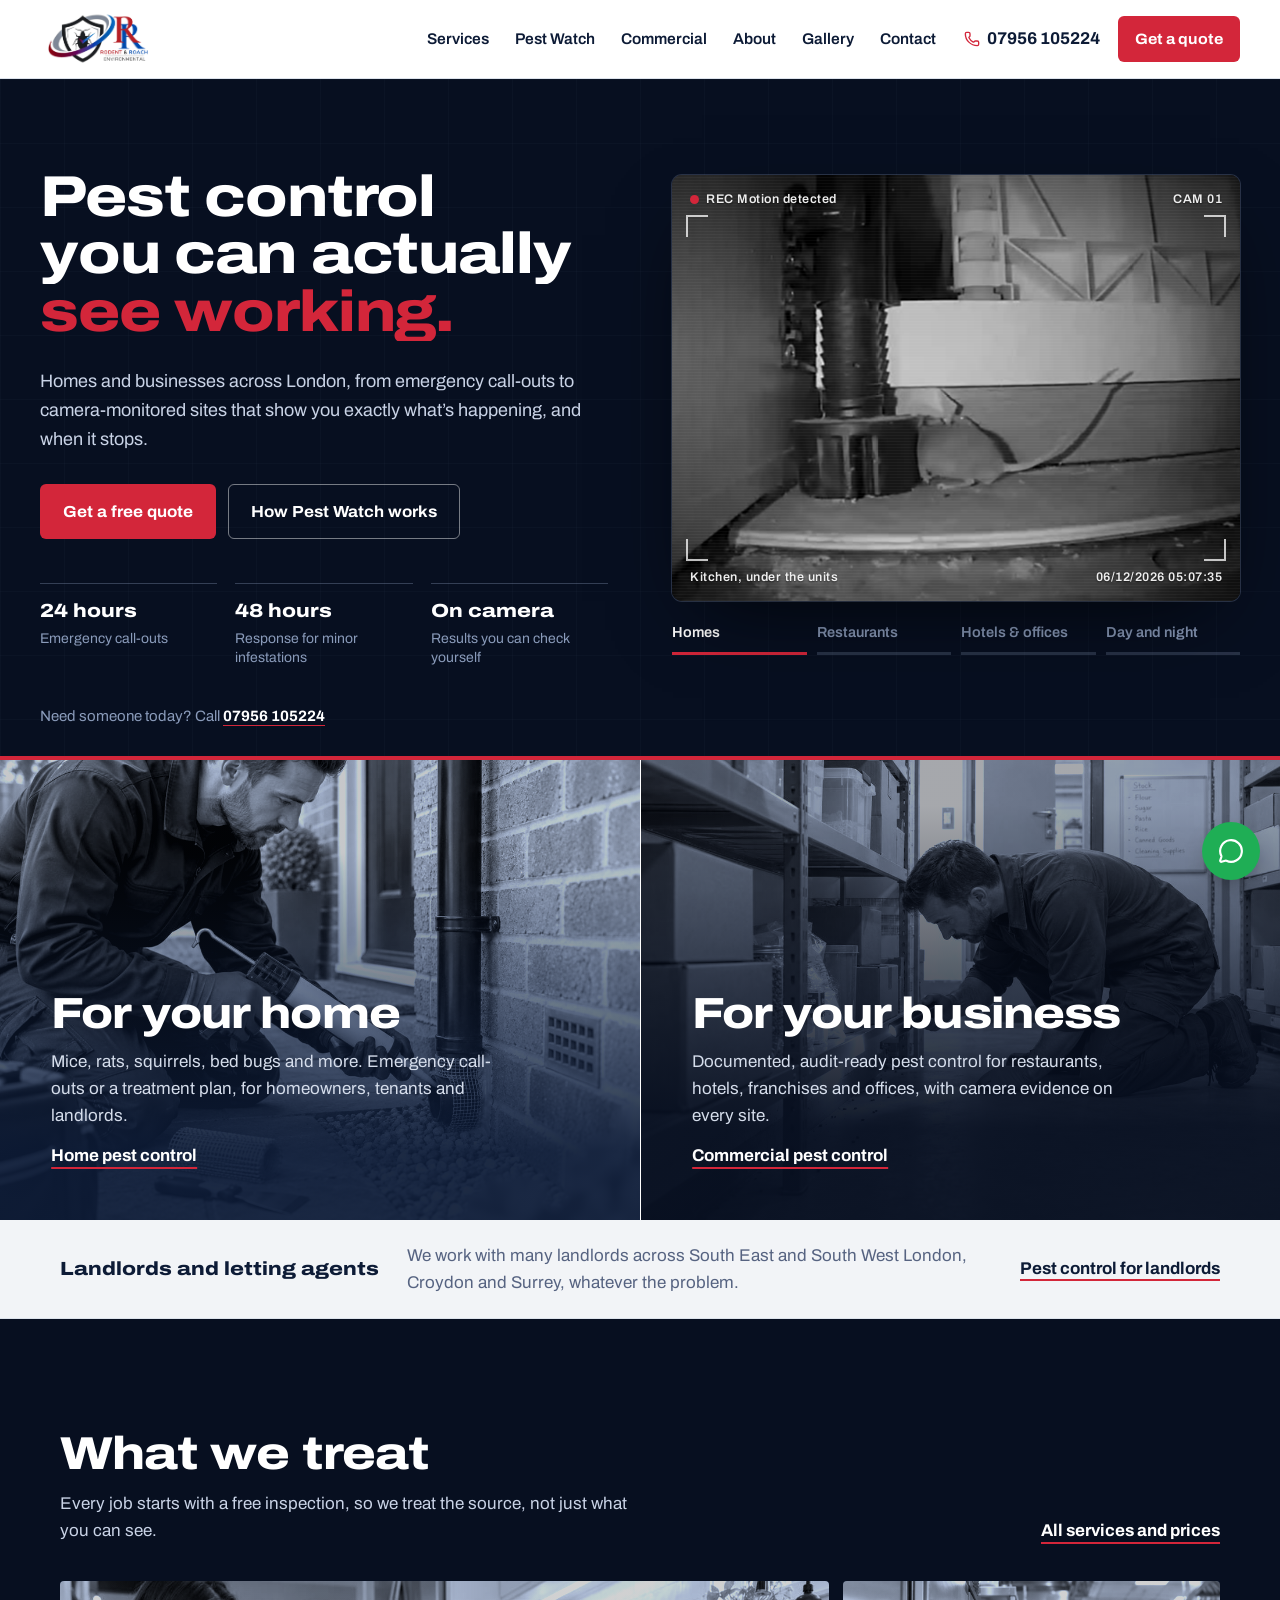
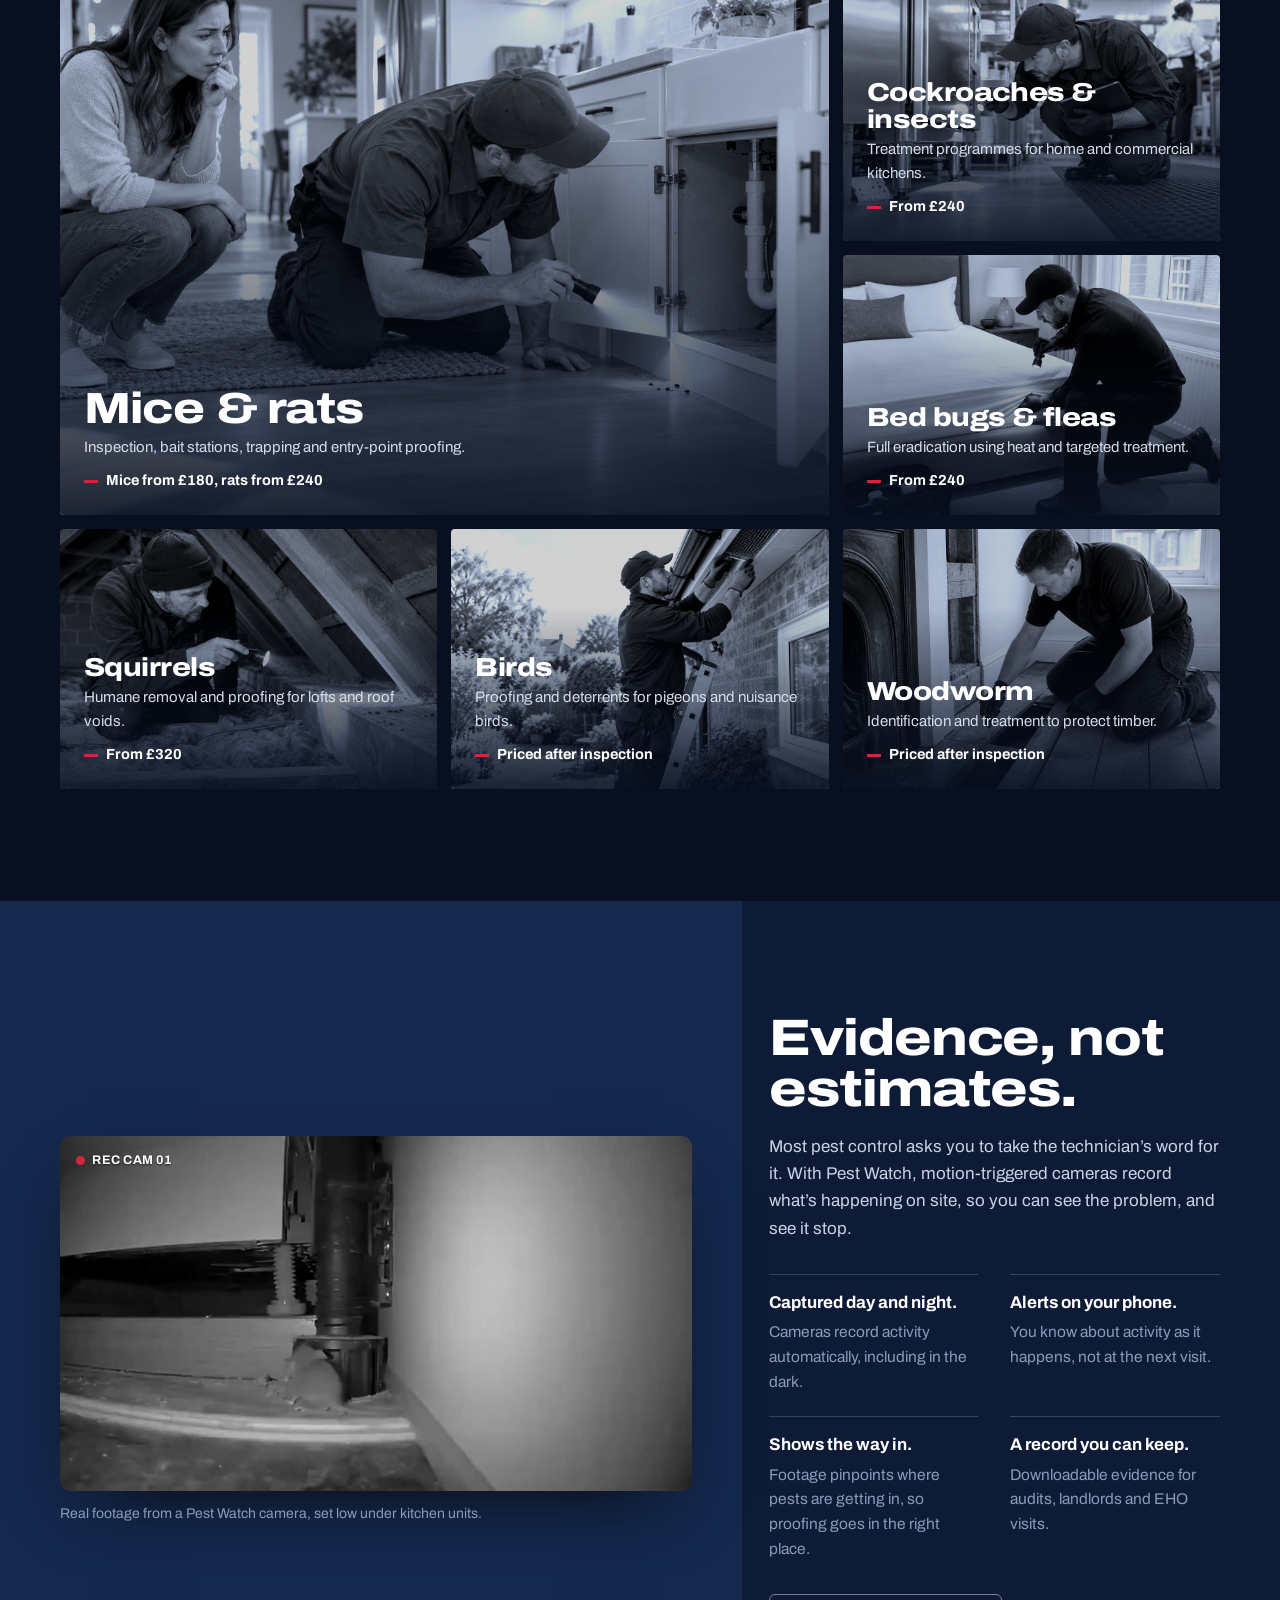
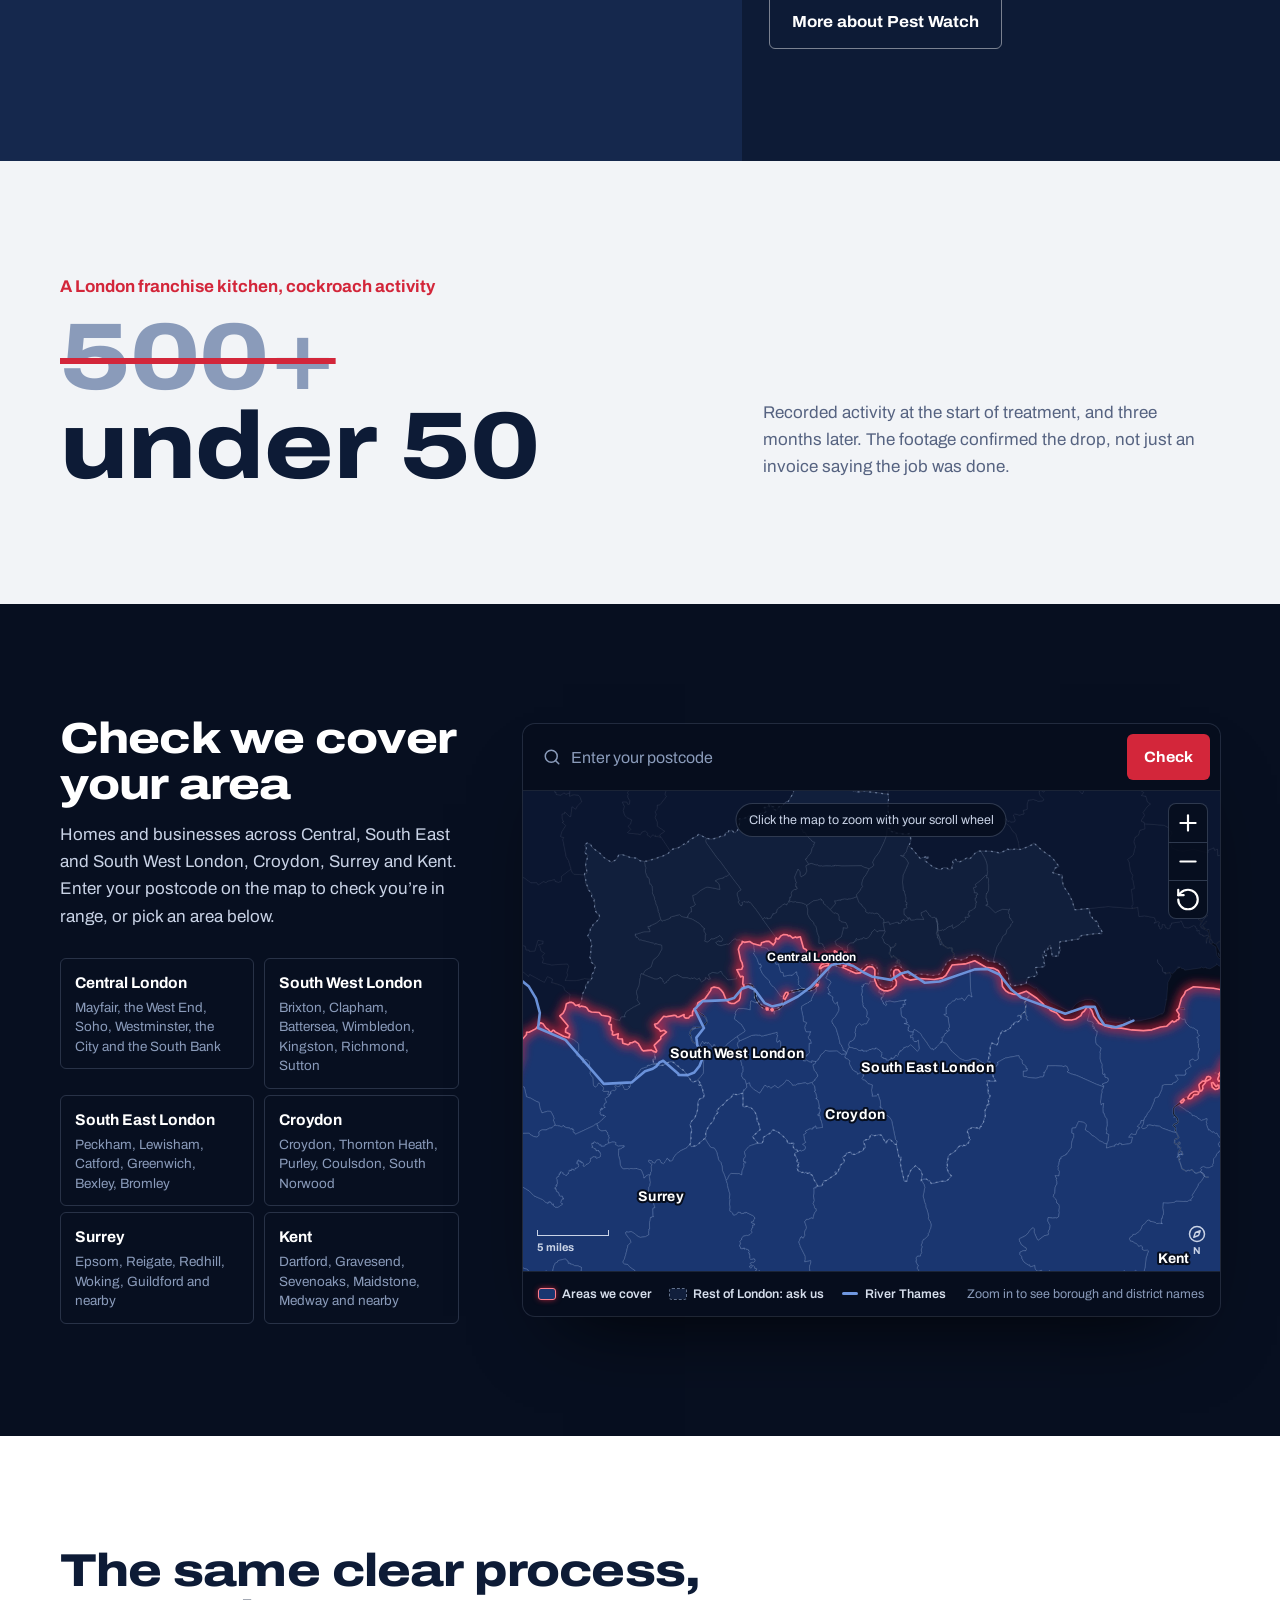
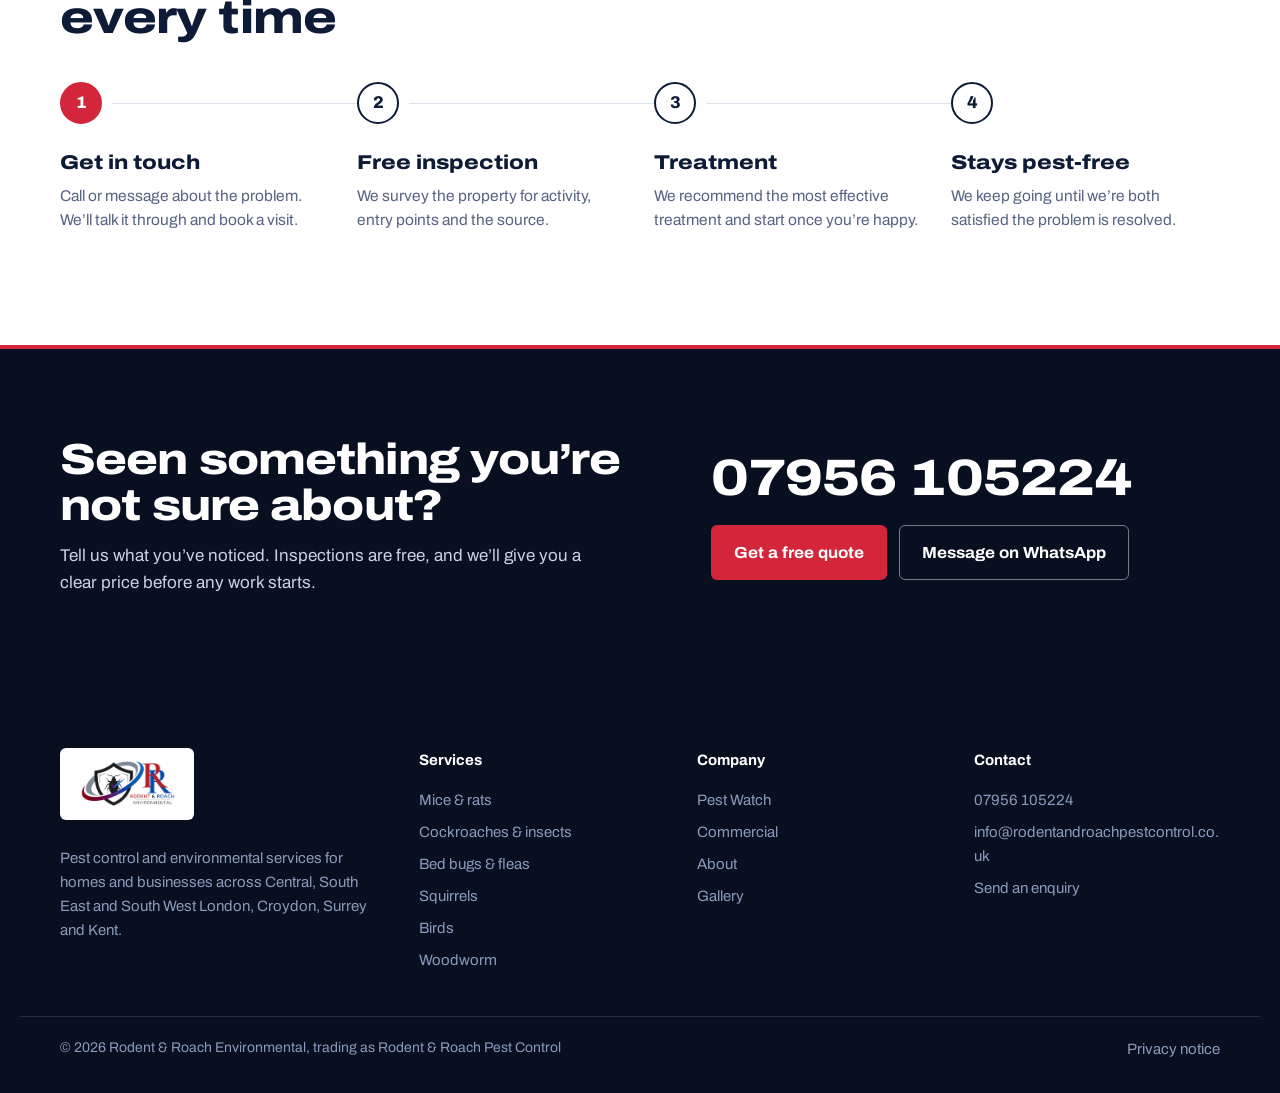
==== commit 6448b159: "Update preview: zoomable map, landlords page Co-Authored-By: Claude Opus 5.5 <noreply@anthropic.com>" ====
--- a/index.html
+++ b/index.html
@@ -14,8 +14,8 @@
     <meta name="twitter:title" content="Rodent &amp; Roach Pest Control | Pest control in London" />
     <meta name="twitter:description" content="Safe, effective pest control and environmental services for London homes and businesses." />
     <link rel="icon" type="image/svg+xml" href="./favicon.svg" />
-    <script type="module" crossorigin src="./assets/index-DX3zInxt.js"></script>
-    <link rel="stylesheet" crossorigin href="./assets/index-D_Mbw8rJ.css">
+    <script type="module" crossorigin src="./assets/index-DFgB_-8G.js"></script>
+    <link rel="stylesheet" crossorigin href="./assets/index-D6ENGSfd.css">
   </head>
   <body>
     <div id="root"></div>
--- a/assets/index-D6ENGSfd.css
+++ b/assets/index-D6ENGSfd.css
@@ -0,0 +1 @@
+@font-face{font-family:Archivo Variable;font-style:normal;font-display:swap;font-weight:100 900;font-stretch:62% 125%;src:url(./archivo-vietnamese-wdth-normal-rJmnGBSt.woff2) format("woff2-variations");unicode-range:U+0102-0103,U+0110-0111,U+0128-0129,U+0168-0169,U+01A0-01A1,U+01AF-01B0,U+0300-0301,U+0303-0304,U+0308-0309,U+0323,U+0329,U+1EA0-1EF9,U+20AB}@font-face{font-family:Archivo Variable;font-style:normal;font-display:swap;font-weight:100 900;font-stretch:62% 125%;src:url(./archivo-latin-ext-wdth-normal-7khWdh9v.woff2) format("woff2-variations");unicode-range:U+0100-02BA,U+02BD-02C5,U+02C7-02CC,U+02CE-02D7,U+02DD-02FF,U+0304,U+0308,U+0329,U+1D00-1DBF,U+1E00-1E9F,U+1EF2-1EFF,U+2020,U+20A0-20AB,U+20AD-20C0,U+2113,U+2C60-2C7F,U+A720-A7FF}@font-face{font-family:Archivo Variable;font-style:normal;font-display:swap;font-weight:100 900;font-stretch:62% 125%;src:url(./archivo-latin-wdth-normal-DY7AcnAa.woff2) format("woff2-variations");unicode-range:U+0000-00FF,U+0131,U+0152-0153,U+02BB-02BC,U+02C6,U+02DA,U+02DC,U+0304,U+0308,U+0329,U+2000-206F,U+20AC,U+2122,U+2191,U+2193,U+2212,U+2215,U+FEFF,U+FFFD}:root{--ink: #0d1b36;--night: #070f20;--navy-2: #15284d;--red: #d3263a;--red-dark: #ad1b2c;--steel: #8a9bba;--paper: #f2f4f7;--white: #ffffff;--line: #dde3ec;--text: #1b2740;--muted: #566381;--wa: #1fae55;--wide: 118%;--max: 1240px;--pad: clamp(20px, 4vw, 40px);--section: clamp(64px, 9vw, 112px)}*,*:before,*:after{box-sizing:border-box}html{-webkit-text-size-adjust:100%}body{margin:0;font-family:Archivo Variable,Archivo,system-ui,sans-serif;font-size:17px;line-height:1.6;color:var(--text);background:var(--white);-webkit-font-smoothing:antialiased}img,video{display:block;max-width:100%}a{color:inherit}h1,h2,h3{margin:0;color:var(--ink)}p{margin:0}ul,ol,dl,dd{margin:0;padding:0}ul,ol{list-style:none}button{font:inherit}.sr-only{position:absolute;width:1px;height:1px;overflow:hidden;clip:rect(0 0 0 0);white-space:nowrap}.skip{position:absolute;left:12px;top:-60px;z-index:100;background:var(--ink);color:#fff;padding:10px 14px;border-radius:6px}.skip:focus{top:12px}:focus-visible{outline:3px solid var(--red);outline-offset:3px}.hero :focus-visible,.pw :focus-visible,.cta-band :focus-visible,.site-footer :focus-visible,.page-head :focus-visible,.aud:focus-visible{outline-color:#fff}.hero-title,.page-head h1,.section-head h2,.plain h2,.pw-copy h2,.cta-band h2,.aud-title,.svc-row-title,.case-figure,.cta-phone,.contact-big{font-stretch:var(--wide);font-weight:800;letter-spacing:-.02em}.graded{filter:grayscale(1) sepia(.35) hue-rotate(180deg) saturate(1.5) contrast(1.08) brightness(.86)}.btn{display:inline-flex;align-items:center;justify-content:center;gap:8px;padding:14px 22px;border-radius:6px;border:1.5px solid transparent;font-weight:700;font-size:16px;font-stretch:106%;text-decoration:none;cursor:pointer;transition:background-color .15s,border-color .15s,color .15s}.btn-red{background:var(--red);color:#fff}.btn-red:hover{background:var(--red-dark)}.btn-red:disabled{opacity:.7;cursor:progress}.btn-ghost-light{border-color:#ffffff73;color:#fff}.btn-ghost-light:hover{border-color:#fff;background:#ffffff0f}.btn-whatsapp{background:var(--wa);color:#fff}.btn-whatsapp:hover{background:#17924a}.btn-sm{padding:10px 16px;font-size:15px}.btn-block{width:100%}.text-btn{background:none;border:0;padding:0;color:var(--muted);text-decoration:underline;cursor:pointer}.site-header{position:sticky;top:0;z-index:50;background:var(--white);border-bottom:1px solid var(--line)}.header-inner{max-width:1320px;margin:0 auto;padding:0 var(--pad);height:78px;display:flex;align-items:center;gap:28px}.brand img{height:50px;width:auto}.main-nav{display:flex;gap:26px;margin-left:auto}.main-nav a{position:relative;text-decoration:none;font-weight:600;font-size:15.5px;color:var(--ink);padding:6px 0}.main-nav a:after{content:"";position:absolute;left:0;right:0;bottom:0;height:2px;background:var(--red);transform:scaleX(0);transform-origin:left;transition:transform .2s}.main-nav a:hover:after,.main-nav a.is-on:after{transform:scaleX(1)}.header-actions{display:flex;align-items:center;gap:18px}.header-phone{display:inline-flex;align-items:center;gap:7px;font-weight:700;color:var(--ink);text-decoration:none;font-variant-numeric:tabular-nums}.header-phone svg{color:var(--red)}.menu-btn{display:none;background:none;border:1px solid var(--line);border-radius:6px;width:44px;height:44px;align-items:center;justify-content:center;color:var(--ink);cursor:pointer}.mobile-nav{display:flex;flex-direction:column;padding:8px var(--pad) 22px;border-top:1px solid var(--line)}.mobile-nav a{text-decoration:none;font-weight:700;font-stretch:var(--wide);font-size:22px;color:var(--ink);padding:12px 0;border-bottom:1px solid var(--line)}.mobile-nav a.is-on{color:var(--red)}.mobile-nav .mobile-call{border:0;margin-top:14px;background:var(--red);color:#fff;text-align:center;border-radius:6px;font-size:18px}@media(max-width:1080px){.main-nav{display:none}.header-actions{margin-left:auto}.menu-btn{display:inline-flex}}@media(max-width:640px){.header-phone{display:none}.header-inner{height:68px;gap:12px}.brand img{height:42px}}.hero{background:var(--night);color:#fff;position:relative;overflow:hidden;border-bottom:4px solid var(--red)}.hero:before{content:"";position:absolute;inset:0;pointer-events:none;opacity:.5;background-image:linear-gradient(rgba(138,155,186,.07) 1px,transparent 1px),linear-gradient(90deg,rgba(138,155,186,.07) 1px,transparent 1px);background-size:64px 64px}.hero-inner{position:relative;max-width:1320px;margin:0 auto;padding:clamp(48px,7vw,92px) var(--pad) 28px;display:grid;grid-template-columns:5fr 7fr;gap:clamp(32px,5vw,72px);align-items:center}.hero-title{color:#fff;font-size:clamp(42px,5.6vw,82px);line-height:.96}.hero-line{display:block;overflow:hidden;padding-bottom:.04em}.hero-line{animation:rise .8s cubic-bezier(.2,.7,.1,1) both}.hero-line:nth-child(2){animation-delay:.08s}.hero-line:nth-child(3){animation-delay:.16s;color:var(--red)}@keyframes rise{0%{opacity:0;transform:translateY(40%)}to{opacity:1;transform:none}}.hero-sub{margin-top:26px;max-width:34em;color:#c9d3e6;font-size:18px;animation:fade .8s .3s both}.hero-actions{display:flex;flex-wrap:wrap;gap:12px;margin-top:30px;animation:fade .8s .4s both}.hero-facts{display:grid;grid-template-columns:repeat(3,1fr);gap:18px;margin-top:44px;animation:fade .8s .5s both}.hero-facts div{border-top:1px solid rgba(138,155,186,.35);padding-top:12px}.hero-facts dt{font-weight:800;font-stretch:var(--wide);font-size:19px}.hero-facts dd{color:var(--steel);font-size:14px;line-height:1.4;margin-top:2px}@keyframes fade{0%{opacity:0}to{opacity:1}}.monitor{animation:fade 1s .2s both}.monitor-screen{position:relative;aspect-ratio:4 / 3;border-radius:10px;overflow:hidden;background:#000;box-shadow:0 0 0 1px #8a9bba40,0 30px 80px -30px #000c}.monitor-screen:after{content:"";position:absolute;inset:0;pointer-events:none;background:repeating-linear-gradient(0deg,rgba(255,255,255,.035) 0 1px,transparent 1px 3px),radial-gradient(ellipse at center,transparent 55%,rgba(0,0,0,.55))}.feed{position:absolute;inset:0;opacity:0;transition:opacity .9s ease}.feed.is-on{opacity:1}.feed-media{width:100%;height:100%;object-fit:cover;filter:grayscale(1) sepia(.3) hue-rotate(160deg) saturate(1.4) contrast(1.12) brightness(.82);transform:scale(1.04)}.feed-video{filter:contrast(1.05)}.feed.is-on .feed-media{animation:push 7s linear forwards}@keyframes push{0%{transform:scale(1.04)}to{transform:scale(1.14) translate(-1.5%,-1%)}}.detect{position:absolute;border:2px solid var(--red);opacity:0;transform:scale(1.25)}.feed.is-on .detect{animation:lock .5s 1.1s cubic-bezier(.2,.8,.2,1) forwards}@keyframes lock{to{opacity:1;transform:none}}.detect-label{position:absolute;left:-2px;bottom:100%;white-space:nowrap;background:var(--red);color:#fff;font-size:12px;font-weight:700;padding:3px 7px}.hud{position:absolute;left:0;right:0;display:flex;justify-content:space-between;gap:12px;padding:14px 18px;z-index:2;font-size:12.5px;font-weight:600;letter-spacing:.04em;color:#ffffffeb;text-shadow:0 1px 2px rgba(0,0,0,.6);font-variant-numeric:tabular-nums}.hud-top{top:0}.hud-bottom{bottom:0}.hud-rec{display:inline-flex;align-items:center;gap:7px}.hud-rec i{width:9px;height:9px;border-radius:50%;background:var(--red);animation:blink 1.4s steps(1) infinite}@keyframes blink{50%{opacity:.2}}.corner{position:absolute;width:22px;height:22px;border-color:#ffffffbf;border-style:solid;border-width:0;z-index:2;pointer-events:none}.corner.tl{top:40px;left:14px;border-top-width:2px;border-left-width:2px}.corner.tr{top:40px;right:14px;border-top-width:2px;border-right-width:2px}.corner.bl{bottom:40px;left:14px;border-bottom-width:2px;border-left-width:2px}.corner.br{bottom:40px;right:14px;border-bottom-width:2px;border-right-width:2px}.monitor-tabs{display:grid;grid-template-columns:repeat(4,1fr);gap:10px;margin-top:14px}.monitor-tab{background:none;border:0;color:var(--steel);text-align:left;padding:6px 0;cursor:pointer;font-weight:600;font-size:14.5px}.monitor-tab.is-on,.monitor-tab:hover{color:#fff}.tab-bar{display:block;height:3px;margin-top:8px;background:#8a9bba40;overflow:hidden}.tab-bar span{display:block;height:100%;width:0;background:var(--red)}.monitor-tab.is-on .tab-bar span{animation:fill linear forwards}.monitor-tab.is-on.is-paused .tab-bar span{animation:none;width:100%}@keyframes fill{to{width:100%}}.hero-call{position:relative;max-width:1320px;margin:0 auto;padding:8px var(--pad) 28px;color:var(--steel);font-size:15px}.hero-call a{color:#fff;font-weight:700;text-decoration-color:var(--red);text-underline-offset:4px}@media(max-width:960px){.hero-inner{grid-template-columns:1fr}.hero-facts{grid-template-columns:1fr 1fr 1fr}}@media(max-width:560px){.hero-facts{grid-template-columns:1fr;gap:0}.hero-facts div{display:flex;gap:12px;align-items:baseline;padding:10px 0}.monitor-tabs{grid-template-columns:repeat(2,1fr)}.hud{font-size:11px;padding:10px 12px}.detect-label{font-size:11px}}.audience{display:grid;grid-template-columns:1fr 1fr}.aud{position:relative;min-height:460px;overflow:hidden;text-decoration:none;color:#fff;display:flex;align-items:flex-end}.aud img{position:absolute;inset:0;width:100%;height:100%;object-fit:cover;transition:transform .6s ease}.aud:before{content:"";position:absolute;inset:0;z-index:1;background:linear-gradient(180deg,#0d1b361a 20%,#0d1b36eb 85%)}.aud-biz:before{background:linear-gradient(180deg,#070f2040 10%,#070f20f2 80%)}.aud:hover img{transform:scale(1.04)}.aud-body{position:relative;z-index:2;padding:clamp(28px,4vw,52px);max-width:560px;display:flex;flex-direction:column;gap:12px}.aud-title{font-size:clamp(30px,3.4vw,46px);line-height:1}.aud-text{color:#d5ddeb}.aud-link{font-weight:700;text-decoration:underline;text-decoration-color:var(--red);text-decoration-thickness:2px;text-underline-offset:6px}.aud-biz{border-left:1px solid rgba(255,255,255,.12)}@media(max-width:760px){.audience{grid-template-columns:1fr}.aud{min-height:380px}.aud-biz{border-left:0}}.section-head{max-width:640px;margin-bottom:40px}.section-head h2{font-size:clamp(32px,3.6vw,50px);line-height:1.02}.section-head p{margin-top:14px;color:var(--muted)}.pw{background:var(--ink);color:#fff;padding:var(--section) 0;position:relative}.pw:before{content:"";position:absolute;left:0;top:0;bottom:0;width:42%;background:var(--navy-2)}.pw-inner{position:relative;max-width:var(--max);margin:0 auto;padding:0 var(--pad);display:grid;grid-template-columns:5fr 7fr;gap:clamp(32px,6vw,88px);align-items:center}.pw-screen{position:relative;max-width:400px;width:100%;justify-self:center;aspect-ratio:3 / 4;border-radius:10px;overflow:hidden;background:#000;box-shadow:0 30px 70px -30px #000c}.pw-screen video{width:100%;height:100%;object-fit:cover}.pw-screen .corner.bl,.pw-screen .corner.br{bottom:54px}.pw-copy h2{color:#fff;font-size:clamp(34px,4vw,56px);line-height:1}.pw-copy>p{margin-top:18px;color:#c9d3e6;max-width:34em}.pw-points{margin:32px 0;display:grid;grid-template-columns:1fr 1fr;gap:22px 32px}.pw-points li{border-top:1px solid rgba(138,155,186,.3);padding-top:14px;color:var(--steel);font-size:15.5px}.pw-points strong{display:block;color:#fff;font-size:17px;margin-bottom:4px}@media(max-width:900px){.pw:before{width:100%;height:38%;bottom:auto}.pw-inner{grid-template-columns:1fr}}@media(max-width:560px){.pw-points{grid-template-columns:1fr}}.case{background:var(--paper);padding:var(--section) 0}.case-inner{max-width:var(--max);margin:0 auto;padding:0 var(--pad);display:grid;grid-template-columns:1fr 1fr;gap:12px 64px;align-items:end}.case-kicker{grid-column:1 / -1;font-weight:700;color:var(--red)}.case-figure{display:flex;align-items:baseline;flex-wrap:wrap;gap:6px 24px;line-height:.95}.case-from{font-size:clamp(56px,8vw,120px);color:var(--steel);text-decoration:line-through;text-decoration-color:var(--red);text-decoration-thickness:6px}.case-to{font-size:clamp(56px,8vw,120px);color:var(--ink)}.case-text{color:var(--muted);max-width:30em;padding-bottom:12px}@media(max-width:860px){.case-inner{grid-template-columns:1fr}}.process{padding:var(--section) 0}.process-inner{max-width:var(--max);margin:0 auto;padding:0 var(--pad)}.process-steps{display:grid;grid-template-columns:repeat(4,1fr);gap:28px;counter-reset:s}.process-steps li{position:relative;padding-top:64px}.process-steps li:before{content:"";position:absolute;top:21px;left:52px;right:-28px;height:1px;background:var(--line)}.process-steps li:last-child:before{display:none}.step-n{display:inline-flex;align-items:center;justify-content:center;width:42px;height:42px;border-radius:50%;border:2px solid var(--ink);font-weight:800;color:var(--ink);flex:none}.process-steps .step-n{position:absolute;top:0;left:0}.process-steps li:first-child .step-n{background:var(--red);border-color:var(--red);color:#fff}.process-steps h3{font-size:20px;font-stretch:var(--wide);font-weight:800}.process-steps p{color:var(--muted);margin-top:6px;font-size:15.5px}@media(max-width:860px){.process-steps{grid-template-columns:1fr 1fr}.process-steps li:before{display:none}}@media(max-width:520px){.process-steps{grid-template-columns:1fr}}.cta-band{background:var(--night);color:#fff;padding:clamp(56px,7vw,88px) 0;border-top:4px solid var(--red)}.cta-inner{max-width:var(--max);margin:0 auto;padding:0 var(--pad);display:grid;grid-template-columns:6fr 5fr;gap:40px;align-items:center}.cta-band h2{color:#fff;font-size:clamp(30px,3.4vw,46px);line-height:1.04}.cta-band p{color:#c9d3e6;margin-top:14px;max-width:32em}.cta-phone{display:block;color:#fff;text-decoration:none;font-size:clamp(34px,4vw,54px);line-height:1;font-variant-numeric:tabular-nums}.cta-phone:hover{color:#ffd4d9}.cta-buttons{display:flex;flex-wrap:wrap;gap:12px;margin-top:20px}@media(max-width:860px){.cta-inner{grid-template-columns:1fr}}.page-head{position:relative;background:var(--ink);color:#fff;overflow:hidden;border-bottom:4px solid var(--red)}.page-head-inner{position:relative;z-index:1;max-width:var(--max);margin:0 auto;padding:clamp(56px,8vw,104px) var(--pad)}.page-head h1{color:#fff;font-size:clamp(40px,5.4vw,76px);line-height:.98;max-width:12em}.page-head p{margin-top:18px;max-width:34em;color:#c9d3e6;font-size:18px}.page-head.has-image .page-head-inner{padding-top:clamp(72px,10vw,132px);padding-bottom:clamp(72px,10vw,132px)}.page-head.has-image h1,.page-head.has-image p{max-width:620px}.page-head-img{position:absolute;inset:0;width:100%;height:100%;object-fit:cover;object-position:70% center}.page-head.has-image:after{content:"";position:absolute;inset:0;background:linear-gradient(90deg,var(--ink) 0%,rgba(13,27,54,.92) 38%,rgba(13,27,54,.35) 72%,rgba(13,27,54,.15) 100%)}.page-head-actions{display:flex;flex-wrap:wrap;gap:12px;margin-top:30px}.crumb{display:inline-block;margin-bottom:20px;color:var(--steel);font-weight:600;text-decoration:none}.crumb:before{content:"‹ "}.crumb:hover{color:#fff}@media(max-width:860px){.page-head.has-image:after{background:linear-gradient(180deg,rgba(13,27,54,.55),var(--ink) 85%)}}.plain{padding:clamp(56px,7vw,92px) 0}.plain.alt{background:var(--paper)}.plain-inner{max-width:var(--max);margin:0 auto;padding:0 var(--pad)}.plain h2{font-size:clamp(26px,2.6vw,36px);line-height:1.06;margin-bottom:16px}.plain h2.mt{margin-top:36px}.plain p{color:var(--muted);max-width:38em}.plain p+p{margin-top:14px}.two-col{display:grid;grid-template-columns:5fr 7fr;gap:clamp(28px,5vw,72px)}.lists{display:grid;grid-template-columns:1fr 1fr;gap:28px}.lists h3{font-size:18px;margin-bottom:10px}.lists li,.tick-list li,.area-list li{position:relative;padding:9px 0 9px 22px;border-bottom:1px solid var(--line)}.lists li:before,.tick-list li:before{content:"";position:absolute;left:0;top:19px;width:10px;height:3px;background:var(--red)}.area-list{display:grid;grid-template-columns:1fr 1fr;column-gap:28px}.area-list li{padding-left:0;font-weight:600;color:var(--ink)}.price-note{border-left:3px solid var(--red);padding-left:18px}.visit-steps{display:grid;gap:14px;margin-top:8px;max-width:760px}.visit-steps li{display:flex;gap:18px;align-items:center;color:var(--text);font-size:17.5px}.svc-price-line{margin-top:32px;display:flex;flex-wrap:wrap;gap:6px 16px;align-items:baseline}.svc-price-line strong{font-size:24px;font-stretch:var(--wide);color:var(--ink)}.svc-price-line span{color:var(--muted)}.other-svcs{display:flex;flex-wrap:wrap;gap:10px;align-items:flex-start;align-content:flex-start}.other-svcs a{text-decoration:none;font-weight:700;color:var(--ink);border:1.5px solid var(--line);border-radius:6px;padding:10px 16px}.other-svcs a:hover{border-color:var(--ink)}.sectors{display:grid;grid-template-columns:repeat(3,1fr);gap:0 36px}.sectors div{border-top:1px solid var(--line);padding:18px 0 24px}.sectors dt{font-weight:800;font-stretch:var(--wide);font-size:19px;color:var(--ink)}.sectors dd{color:var(--muted);margin-top:6px}.prose{max-width:720px}.preview-note{background:#fff4d6;border:1px solid #f0d58a;color:#6a5414!important;padding:12px 16px;border-radius:6px;margin-bottom:28px;max-width:none!important}@media(max-width:860px){.two-col,.lists,.sectors{grid-template-columns:1fr}}.gallery{display:grid;grid-template-columns:repeat(3,1fr);gap:16px}.gallery figure{margin:0}.gallery img{width:100%;aspect-ratio:4 / 3;object-fit:cover;border-radius:4px;filter:saturate(.75) contrast(1.05)}.gallery figcaption{margin-top:8px;font-size:14.5px;font-weight:600;color:var(--ink)}@media(max-width:860px){.gallery{grid-template-columns:1fr 1fr}}@media(max-width:520px){.gallery{grid-template-columns:1fr}}.contact-grid{display:grid;grid-template-columns:7fr 4fr;gap:clamp(32px,5vw,72px);align-items:start}.contact-side{display:grid;gap:26px}.contact-side h2{font-size:15px!important;font-stretch:100%!important;font-weight:700!important;letter-spacing:0!important;color:var(--muted);margin-bottom:4px!important}.contact-side a{font-weight:700;color:var(--ink);text-decoration-color:var(--red);text-underline-offset:4px;word-break:break-word}.contact-side p{font-size:15px;margin-top:4px}.contact-big{font-size:34px;text-decoration:none!important;display:block;line-height:1.1}@media(max-width:860px){.contact-grid{grid-template-columns:1fr}}.enquiry{display:grid;gap:18px}.field-row{display:grid;grid-template-columns:1fr 1fr;gap:18px}.field{display:grid;gap:6px;border:0;padding:0;margin:0;min-width:0}.field label,.field legend{font-weight:700;font-size:15px;color:var(--ink);padding:0}.optional{font-weight:400;color:var(--muted)}.field input,.field select,.field textarea{width:100%;font:inherit;color:var(--text);background:#fff;border:1.5px solid #c7d0dd;border-radius:6px;padding:12px 14px;min-height:50px}.field textarea{resize:vertical}.field input:focus,.field select:focus,.field textarea:focus{outline:none;border-color:var(--ink);box-shadow:0 0 0 3px #0d1b3626}.field [aria-invalid=true]{border-color:var(--red)}.field-error{color:var(--red)!important;font-size:14.5px;font-weight:600}.segmented{display:flex;flex-wrap:wrap;gap:10px}.segmented legend{width:100%;margin-bottom:6px}.segmented label{flex:1;min-width:120px;display:flex;align-items:center;justify-content:center;min-height:50px;border:1.5px solid #c7d0dd;border-radius:6px;cursor:pointer;font-weight:600}.segmented label.is-on{border-color:var(--ink);background:var(--ink);color:#fff}.segmented input{position:absolute;opacity:0;pointer-events:none}.segmented label:focus-within{outline:3px solid var(--red);outline-offset:2px}.form-done{background:var(--paper);border-left:4px solid var(--red);padding:28px;display:grid;gap:14px;justify-items:start}.form-done h3{font-size:26px;font-stretch:var(--wide);font-weight:800}.form-alt a{font-weight:700;color:var(--ink)}@media(max-width:560px){.field-row{grid-template-columns:1fr}}.site-footer{background:var(--night);color:var(--steel)}.footer-inner{max-width:var(--max);margin:0 auto;padding:64px var(--pad) 40px;display:grid;grid-template-columns:4fr 3fr 3fr 3fr;gap:32px}.footer-logo{display:inline-block;background:#fff;border-radius:6px;padding:10px 14px}.footer-logo img{height:52px;width:auto}.footer-brand p{margin-top:18px;max-width:26em;font-size:15px}.site-footer h2{color:#fff;font-size:15px;font-weight:700;margin-bottom:12px}.site-footer a{display:block;color:var(--steel);text-decoration:none;padding:4px 0;font-size:15px;word-break:break-word}.site-footer a:hover{color:#fff}.footer-base{max-width:var(--max);margin:0 auto;padding:20px var(--pad) 32px;border-top:1px solid rgba(138,155,186,.2);display:flex;flex-wrap:wrap;justify-content:space-between;gap:12px;font-size:14px}.footer-base a{display:inline;padding:0}@media(max-width:860px){.footer-inner{grid-template-columns:1fr 1fr}.footer-brand{grid-column:1 / -1}}.wa-float{position:fixed;right:20px;bottom:20px;z-index:40;width:58px;height:58px;border-radius:50%;background:var(--wa);color:#fff;display:flex;align-items:center;justify-content:center;box-shadow:0 10px 24px -8px #00000073}.wa-float:hover{background:#17924a}@media(prefers-reduced-motion:reduce){*,*:before,*:after{animation-duration:.001ms!important;animation-delay:0s!important;transition-duration:.001ms!important}.feed.is-on .feed-media{animation:none}.feed.is-on .detect{opacity:1;transform:none}}.pw-screen{margin:0;max-width:none;aspect-ratio:16 / 9;justify-self:stretch;overflow:visible;background:none;box-shadow:none;border-radius:0}.pw-screen video{border-radius:10px;aspect-ratio:16 / 9;height:auto;box-shadow:0 30px 70px -30px #000c;background:#000}.pw-screen .corner.tl,.pw-screen .corner.tr{top:14px}.pw-screen .corner.bl,.pw-screen .corner.br{bottom:auto;top:calc(100% - 2.6em - 36px)}.pw-screen .corner{display:none}.pw-hud{position:absolute;top:14px;left:16px;display:inline-flex;align-items:center;gap:7px;font-size:12.5px;font-weight:700;letter-spacing:.04em;text-shadow:0 1px 2px rgba(0,0,0,.6)}.pw-hud i{width:9px;height:9px;border-radius:50%;background:var(--red);animation:blink 1.4s steps(1) infinite}.pw-screen figcaption{margin-top:12px;color:var(--steel);font-size:14px}.pw-inner{grid-template-columns:7fr 5fr}.pw:before{width:58%}@media(max-width:900px){.pw-inner{grid-template-columns:1fr}.pw:before{width:100%;height:34%}}.footage{display:grid;grid-template-columns:repeat(3,1fr);gap:16px;margin-top:24px}.footage figure{margin:0}.footage video{width:100%;aspect-ratio:16 / 9;object-fit:cover;border-radius:6px;background:#000}.footage figcaption{margin-top:8px;font-size:14.5px;font-weight:600;color:var(--ink)}@media(max-width:760px){.footage{grid-template-columns:1fr}}.alert-row{display:grid;grid-template-columns:7fr 4fr;gap:clamp(28px,5vw,72px);align-items:center}.alert-phone{margin:0;justify-self:center;max-width:300px}.alert-phone video{width:100%;aspect-ratio:4 / 5;object-fit:cover;border-radius:10px;background:#000}.alert-phone figcaption{margin-top:8px;font-size:14.5px;font-weight:600;color:var(--ink);text-align:center}@media(max-width:860px){.alert-row{grid-template-columns:1fr}}.plain h2.mt-lg{margin-top:64px}.hero-inner{grid-template-columns:6fr 6fr}.hero-title{font-size:clamp(40px,4.5vw,66px)}.brand img{height:56px}@media(max-width:640px){.brand img{height:44px}}.case-inner{grid-template-columns:7fr 5fr;align-items:end}.case-figure{grid-column:1;flex-direction:column;gap:0}.case-from,.case-to{font-size:clamp(56px,7.4vw,112px);white-space:nowrap}.case-text{grid-column:2}@media(max-width:860px){.case-figure,.case-text{grid-column:1}}.contact-grid>*,.two-col>*,.footer-inner>*{min-width:0}.contact-side a,.site-footer a{overflow-wrap:anywhere}.segmented label{position:relative}.segmented input{inset:0;width:100%;height:100%;margin:0}.svc-tiles{background:var(--night);color:#fff;padding:var(--section) 0}.svc-tiles-inner{max-width:var(--max);margin:0 auto;padding:0 var(--pad)}.tiles-head{display:grid;grid-template-columns:1fr auto;align-items:end;gap:12px 40px;margin-bottom:36px}.tiles-head h2{grid-column:1;color:#fff;font-stretch:var(--wide);font-weight:800;letter-spacing:-.02em;font-size:clamp(32px,3.6vw,50px);line-height:1.02}.tiles-head p{grid-column:1;color:#c9d3e6;max-width:34em}.tiles-all{grid-column:2;grid-row:1 / span 2;color:#fff;font-weight:700;text-decoration:underline;text-decoration-color:var(--red);text-decoration-thickness:2px;text-underline-offset:6px;white-space:nowrap}.tiles{display:grid;grid-template-columns:repeat(3,1fr);grid-auto-rows:260px;gap:14px}.tile{position:relative;overflow:hidden;border-radius:4px;text-decoration:none;color:#fff;display:flex;align-items:flex-end;background:var(--ink)}.tile-lg{grid-column:span 2;grid-row:span 2}.tile img{position:absolute;inset:0;width:100%;height:100%;object-fit:cover;transition:transform .6s ease}.tile:before{content:"";position:absolute;inset:0;z-index:1;background:linear-gradient(180deg,#070f200d 30%,#070f20e6);transition:background .3s}.tile:after{content:"";position:absolute;left:0;bottom:0;height:4px;width:0;background:var(--red);z-index:2;transition:width .3s ease}.tile:hover img,.tile:focus-visible img{transform:scale(1.05)}.tile:hover:after,.tile:focus-visible:after{width:100%}.tile-body{position:relative;z-index:2;padding:22px 24px;display:grid;gap:4px}.tile-title{font-weight:800;font-stretch:var(--wide);letter-spacing:-.02em;font-size:26px;line-height:1.05}.tile-lg .tile-title{font-size:clamp(34px,3.4vw,48px)}.tile-text{color:#d5ddeb;font-size:15px;max-width:30em}.tile-price{font-weight:700;font-size:14.5px;color:#fff;margin-top:6px}.tile-price:before{content:"";display:inline-block;width:14px;height:3px;background:var(--red);vertical-align:middle;margin-right:8px}@media(max-width:900px){.tiles{grid-template-columns:1fr 1fr;grid-auto-rows:240px}.tile-lg{grid-column:span 2;grid-row:span 1}.tiles-head{grid-template-columns:1fr}.tiles-all{grid-column:1;grid-row:auto}}@media(max-width:560px){.tiles{grid-template-columns:1fr;grid-auto-rows:230px}.tile-lg{grid-column:span 1}}.proof-strip{background:var(--night);color:#fff;border-bottom:1px solid rgba(138,155,186,.2)}.proof-inner{max-width:var(--max);margin:0 auto;padding:28px var(--pad);display:grid;grid-template-columns:repeat(4,1fr);gap:24px}.proof-inner div{border-left:2px solid var(--red);padding-left:14px;display:grid}.proof-inner strong{font-stretch:var(--wide);font-weight:800;font-size:17px}.proof-inner span{color:var(--steel);font-size:14.5px}@media(max-width:860px){.proof-inner{grid-template-columns:1fr 1fr}}@media(max-width:480px){.proof-inner{grid-template-columns:1fr}}.sector-tiles{padding:var(--section) 0}.sector-inner{max-width:var(--max);margin:0 auto;padding:0 var(--pad)}.sector-inner h2{font-stretch:var(--wide);font-weight:800;letter-spacing:-.02em;font-size:clamp(32px,3.6vw,50px);line-height:1.02;margin-bottom:32px}.sector-grid{display:grid;grid-template-columns:repeat(6,1fr);gap:16px}.sector{grid-column:span 2;background:var(--paper);border-radius:4px;overflow:hidden;display:flex;flex-direction:column;text-decoration:none;color:inherit;transition:box-shadow .2s,transform .2s}.sector:nth-child(4),.sector:nth-child(5){grid-column:span 3}.sector-img{display:block;aspect-ratio:4 / 3;overflow:hidden}.sector:nth-child(4) .sector-img,.sector:nth-child(5) .sector-img{aspect-ratio:16 / 8}.sector img{width:100%;height:100%;object-fit:cover;transition:transform .5s ease}.sector:hover img{transform:scale(1.04)}.sector:hover{box-shadow:0 18px 40px -24px #0d1b3673}.sector-body{flex:1;display:grid;align-content:start;gap:6px;padding:20px 22px 24px;border-top:4px solid var(--red)}.sector-title{font-stretch:var(--wide);font-weight:800;font-size:21px;letter-spacing:-.01em;color:var(--ink)}.sector-text{color:var(--muted);font-size:15.5px}.sector-more{margin-top:8px;font-weight:700;color:var(--ink);text-decoration:underline;text-decoration-color:var(--red);text-decoration-thickness:2px;text-underline-offset:5px}@media(max-width:860px){.sector-grid{grid-template-columns:1fr 1fr}.sector,.sector:nth-child(4),.sector:nth-child(5){grid-column:span 1}.sector:nth-child(5){grid-column:span 2}.sector:nth-child(4) .sector-img{aspect-ratio:4 / 3}}@media(max-width:560px){.sector-grid{grid-template-columns:1fr}.sector,.sector:nth-child(5){grid-column:span 1}}.report-section{background:var(--ink);color:#fff;padding:var(--section) 0;position:relative;overflow:hidden}.report-section:before{content:"";position:absolute;inset:0;opacity:.5;background-image:linear-gradient(rgba(138,155,186,.07) 1px,transparent 1px),linear-gradient(90deg,rgba(138,155,186,.07) 1px,transparent 1px);background-size:64px 64px}.report-inner{position:relative;max-width:var(--max);margin:0 auto;padding:0 var(--pad);display:grid;grid-template-columns:5fr 6fr;gap:clamp(32px,6vw,80px);align-items:center}.report-copy h2{color:#fff;font-stretch:var(--wide);font-weight:800;letter-spacing:-.02em;font-size:clamp(32px,3.6vw,50px);line-height:1.02}.report-copy>p{color:#c9d3e6;margin-top:16px;max-width:32em}.tick-list.on-dark{margin-top:24px}.tick-list.on-dark li{border-bottom-color:#8a9bba40;color:#e3e9f3}.report{background:#fff;color:var(--text);border-radius:8px;padding:26px;box-shadow:0 40px 80px -40px #000000e6;transform:rotate(-1deg)}.report-top{display:flex;justify-content:space-between;gap:16px;align-items:flex-start;padding-bottom:16px;border-bottom:1px solid var(--line)}.report-name{font-weight:800;font-stretch:var(--wide);font-size:20px;color:var(--ink)}.report-meta{font-size:14px;color:var(--muted)}.report-tag{flex:none;font-size:12.5px;font-weight:700;color:var(--red);border:1.5px solid var(--red);border-radius:4px;padding:3px 8px}.report-chart{height:150px;display:flex;align-items:flex-end;gap:6px;margin:22px 0 28px;padding-bottom:18px;border-bottom:1px solid var(--line)}.bar{position:relative;flex:1;background:var(--ink);border-radius:2px 2px 0 0}.bar:first-child{background:var(--red)}.bar-label{position:absolute;top:100%;left:50%;transform:translate(-50%);margin-top:4px;font-size:10.5px;color:var(--muted)}.report-stats{display:grid;grid-template-columns:repeat(3,1fr);gap:12px}.report-stats div{display:grid}.rs-n{font-weight:800;font-stretch:var(--wide);font-size:24px;color:var(--ink);line-height:1.1}.report-stats div:first-child .rs-n{color:var(--red)}.rs-l{font-size:13px;color:var(--muted)}.report-stills{display:grid;grid-template-columns:1fr 1fr;gap:10px;margin-top:20px}.report-stills figure{margin:0}.report-stills img{width:100%;aspect-ratio:16 / 9;object-fit:cover;border-radius:4px}.report-stills figcaption{font-size:12.5px;color:var(--muted);margin-top:4px}.report-note{font-size:12.5px!important;color:var(--muted);margin-top:14px}@media(max-width:900px){.report-inner{grid-template-columns:1fr}.report{transform:none}}@media(max-width:480px){.report{padding:18px}.rs-n{font-size:19px}}.process-steps.compact{margin-top:28px}.coverage{padding:var(--section) 0;background:var(--paper)}.coverage.is-dark{background:var(--night);color:#fff}.coverage-inner{max-width:var(--max);margin:0 auto;padding:0 var(--pad);display:grid;grid-template-columns:5fr 6fr;gap:clamp(32px,5vw,72px);align-items:start}.coverage-copy h2{font-stretch:var(--wide);font-weight:800;letter-spacing:-.02em;font-size:clamp(30px,3.4vw,46px);line-height:1.04}.coverage.is-dark h2{color:#fff}.coverage-copy>p{margin-top:14px;color:var(--muted);max-width:32em}.coverage.is-dark .coverage-copy>p{color:#c9d3e6}.stakes{counter-reset:st;display:grid;gap:0}.stakes li{counter-increment:st;position:relative;padding:18px 0 18px 52px;border-bottom:1px solid var(--line);color:var(--text);font-size:17.5px}.stakes li:before{content:counter(st);position:absolute;left:0;top:16px;width:34px;height:34px;border-radius:50%;background:var(--red);color:#fff;font-weight:800;display:flex;align-items:center;justify-content:center;font-size:15px}.speed{background:var(--red);color:#fff;padding:clamp(48px,6vw,76px) 0}.speed-inner{max-width:var(--max);margin:0 auto;padding:0 var(--pad);display:grid;grid-template-columns:auto 1fr;gap:clamp(24px,5vw,64px);align-items:center}.speed-figure{font-stretch:var(--wide);font-weight:900;letter-spacing:-.03em;font-size:clamp(52px,7.5vw,112px);line-height:.9;white-space:nowrap}.speed h2{color:#fff;font-stretch:var(--wide);font-weight:800;letter-spacing:-.02em;font-size:clamp(24px,2.4vw,32px)}.speed p{color:#ffe3e6;margin-top:10px;max-width:40em}@media(max-width:760px){.speed-inner{grid-template-columns:1fr}.speed-figure{white-space:normal}}.svc-price-line{margin-top:20px!important;flex-direction:column;align-items:flex-start!important;gap:4px!important}.coverage-inner{grid-template-columns:4fr 7fr;align-items:center}.zone-list{margin-top:28px;display:grid;grid-template-columns:1fr 1fr;gap:6px 10px}.zone-list button{width:100%;text-align:left;background:none;border:1px solid var(--line);border-radius:6px;padding:12px 14px;cursor:pointer;display:grid;gap:2px;color:inherit;transition:border-color .2s,background-color .2s}.zone-list button:hover{border-color:var(--steel)}.zone-list button.is-on{border-color:var(--red);background:#d3263a14}.zone-list strong{font-size:15.5px;color:var(--ink)}.zone-list span{font-size:13.5px;color:var(--muted);line-height:1.45}.coverage.is-dark .zone-list button{border-color:#8a9bba40}.coverage.is-dark .zone-list button:hover{border-color:var(--steel)}.coverage.is-dark .zone-list button.is-on{border-color:var(--red);background:#d3263a24}.coverage.is-dark .zone-list strong{color:#fff}.coverage.is-dark .zone-list span{color:var(--steel)}@media(max-width:900px){.coverage-inner{grid-template-columns:1fr}.coverage-copy{order:2}.zmap{order:1}}@media(max-width:480px){.zone-list{grid-template-columns:1fr}}.zmap{margin:0;background:#060d1d;border-radius:12px;overflow:hidden;box-shadow:0 0 0 1px #8a9bba33,0 40px 80px -40px #000000d9;color:#fff}.zmap-head{padding:10px;border-bottom:1px solid rgba(138,155,186,.16)}.zm-search{display:flex;align-items:center;gap:10px;padding-left:10px}.zm-search svg{color:var(--steel);flex:none}.zm-search input{flex:1;min-width:0;background:transparent;border:0;color:#fff;font:inherit;font-size:16px;padding:10px 0}.zm-search input::placeholder{color:var(--steel)}.zm-search input:focus{outline:none}.zm-search:focus-within{box-shadow:inset 0 -2px 0 var(--red)}.zmap-stage{position:relative;aspect-ratio:16 / 11;overflow:hidden;touch-action:pan-y;cursor:grab;-webkit-user-select:none;user-select:none}.zmap-stage.is-engaged{cursor:grab}.zmap-stage:active{cursor:grabbing}.zmap-stage svg{display:block;width:100%;height:100%}.zmap-loading{position:absolute;inset:0;display:grid;place-items:center;color:var(--steel)}.zm-sea{fill:#060d1d}.zd{stroke-linejoin:round;transition:fill .35s ease}.zd-context{fill:#0b1630;stroke:#8a9bba24;stroke-width:.7}.zd-london{fill:#111f3c;stroke:#8a9bba40;stroke-width:.7}.zd-central,.zd-sw,.zd-se,.zd-croydon,.zd-surrey,.zd-kent{fill:#1a3670;stroke:#96b4e659;stroke-width:.8}.zd.is-on{fill:#c4243a;stroke:#ffffff80}.zm-london{fill:none;stroke:#a0b4d78c;stroke-width:1.2;stroke-dasharray:2 4}.zm-glow{fill:none;stroke:#e0283f;opacity:.8}.zm-covered{fill:none;stroke:#ff7f8d;stroke-width:1.6;stroke-linejoin:round}.zm-thames{fill:none;stroke:#6f97e0;stroke-width:2.6;stroke-linecap:round;stroke-linejoin:round;transition:opacity .3s}.zm-county{fill:#a0b2d28c;font-weight:600;letter-spacing:.14em;text-transform:uppercase;text-anchor:middle;pointer-events:none}.zm-zone,.zm-district{fill:#fff;font-weight:700;text-anchor:middle;paint-order:stroke;stroke:#060d1d;stroke-linejoin:round;pointer-events:none}.zm-zone{letter-spacing:.02em}.zm-district{font-weight:600;fill:#e6ecf7}.zm-district.is-ask{fill:#9aa9c4}.zm-pin-head{fill:#fff;stroke:var(--red);stroke-width:3}.zm-pin-hole{fill:var(--red)}.zm-pin-pulse{fill:#ffffff4d;animation:pulse 1.8s ease-out infinite;transform-origin:center;transform-box:fill-box}@keyframes pulse{0%{transform:scale(.4);opacity:1}to{transform:scale(2.4);opacity:0}}.zmap-controls{position:absolute;top:12px;right:12px;display:grid;background:#060d1dd9;border:1px solid rgba(138,155,186,.3);border-radius:8px;overflow:hidden}.zmap-controls button{width:38px;height:38px;display:grid;place-items:center;background:none;border:0;color:#fff;cursor:pointer}.zmap-controls button+button{border-top:1px solid rgba(138,155,186,.3)}.zmap-controls button:hover{background:#8a9bba26}.zmap-scale{position:absolute;left:14px;bottom:14px;font-size:11px;font-weight:700;color:#c9d3e6;display:grid;gap:3px;pointer-events:none}.zmap-scale span{display:block;height:6px;border:1.5px solid #c9d3e6;border-top:0}.zmap-north{position:absolute;right:14px;bottom:12px;display:grid;justify-items:center;color:#c9d3e6;font-size:10px;font-weight:700;pointer-events:none}.zmap-hint{position:absolute;left:50%;top:12px;transform:translate(-50%);background:#060d1dcc;border:1px solid rgba(138,155,186,.3);color:#c9d3e6;font-size:12.5px;padding:6px 12px;border-radius:999px;pointer-events:none;white-space:nowrap}@media(hover:none){.zmap-hint{display:none}}.zm-result{position:absolute;left:12px;right:12px;bottom:44px;background:#fff;color:var(--text);border-radius:8px;border-left:4px solid var(--red);padding:14px 44px 14px 16px;display:flex;flex-wrap:wrap;align-items:center;justify-content:space-between;gap:10px 16px;box-shadow:0 20px 40px -20px #000c;animation:fade .3s both}.zm-ask,.zm-outside,.zm-invalid{border-left-color:var(--steel)}.zr-head{font-weight:800;font-stretch:var(--wide);font-size:17px;color:var(--ink)}.zm-result p:not(.zr-head){color:var(--muted);font-size:14.5px}.zr-close{position:absolute;top:8px;right:8px;background:none;border:0;color:var(--muted);cursor:pointer;padding:4px}.zmap figcaption{display:flex;flex-wrap:wrap;gap:8px 18px;align-items:center;padding:12px 16px;border-top:1px solid rgba(138,155,186,.16);font-size:12.5px}.zmap .legend{display:inline-flex;align-items:center;gap:7px;color:#d5ddeb;font-weight:600}.zmap .legend i{width:16px;height:10px;border-radius:2px;display:inline-block}.zmap .lg-cov{background:#1a3670;outline:1.5px solid #ff7f8d;box-shadow:0 0 6px #e0283f}.zmap .lg-ask{background:#111f3c;outline:1px dashed rgba(160,180,215,.6)}.zmap .lg-thames{height:3px!important;background:#6f97e0}.zmap-tip{margin-left:auto;color:var(--steel)}@media(max-width:560px){.zmap-stage{aspect-ratio:1 / 1}.zmap-tip{margin-left:0}.zm-result{bottom:40px}}.landlord-band{display:grid;grid-template-columns:auto 1fr auto;gap:8px 28px;align-items:center;padding:22px max(var(--pad),calc((100% - var(--max)) / 2 + var(--pad)));background:var(--paper);border-bottom:1px solid var(--line);text-decoration:none;color:inherit}.lb-title{font-stretch:var(--wide);font-weight:800;font-size:19px;color:var(--ink)}.lb-text{color:var(--muted)}.lb-link{font-weight:700;color:var(--ink);text-decoration:underline;text-decoration-color:var(--red);text-decoration-thickness:2px;text-underline-offset:5px;white-space:nowrap}.landlord-band:hover .lb-title{color:var(--red)}@media(max-width:860px){.landlord-band{grid-template-columns:1fr}}
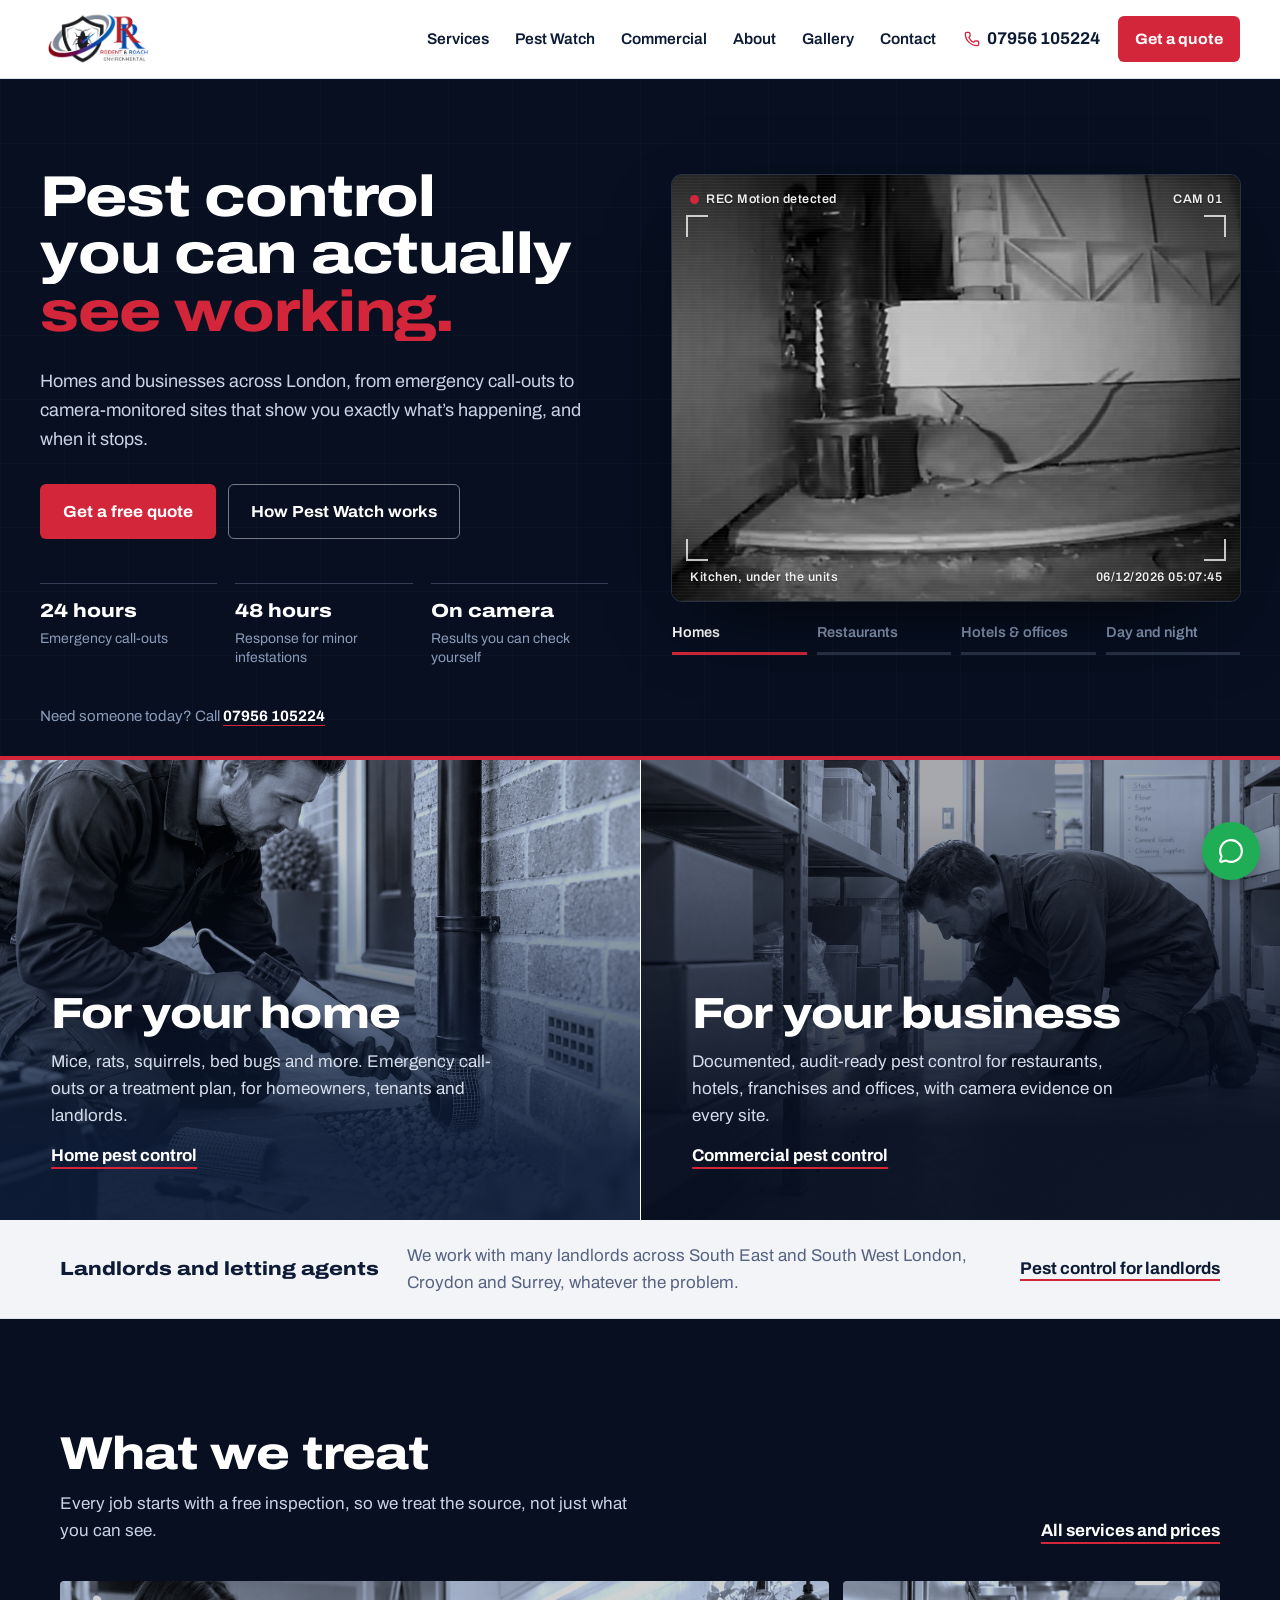
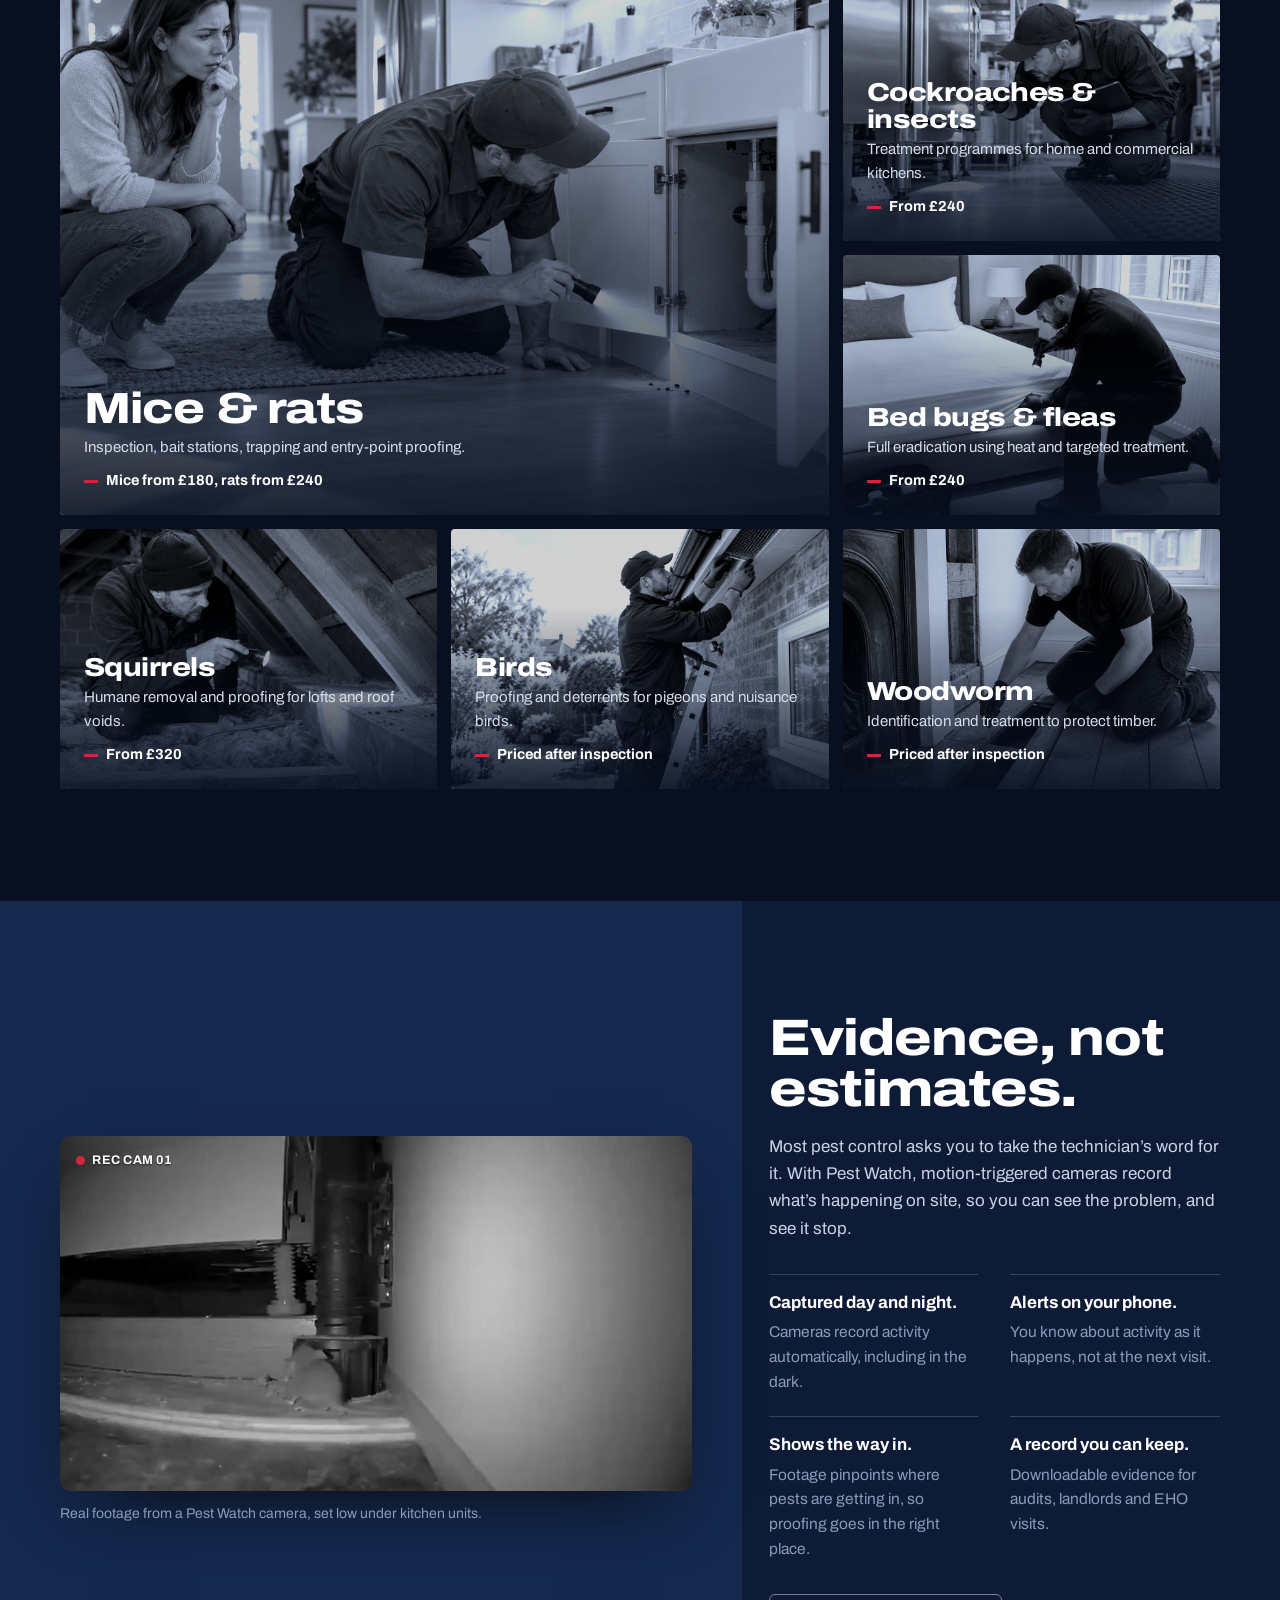
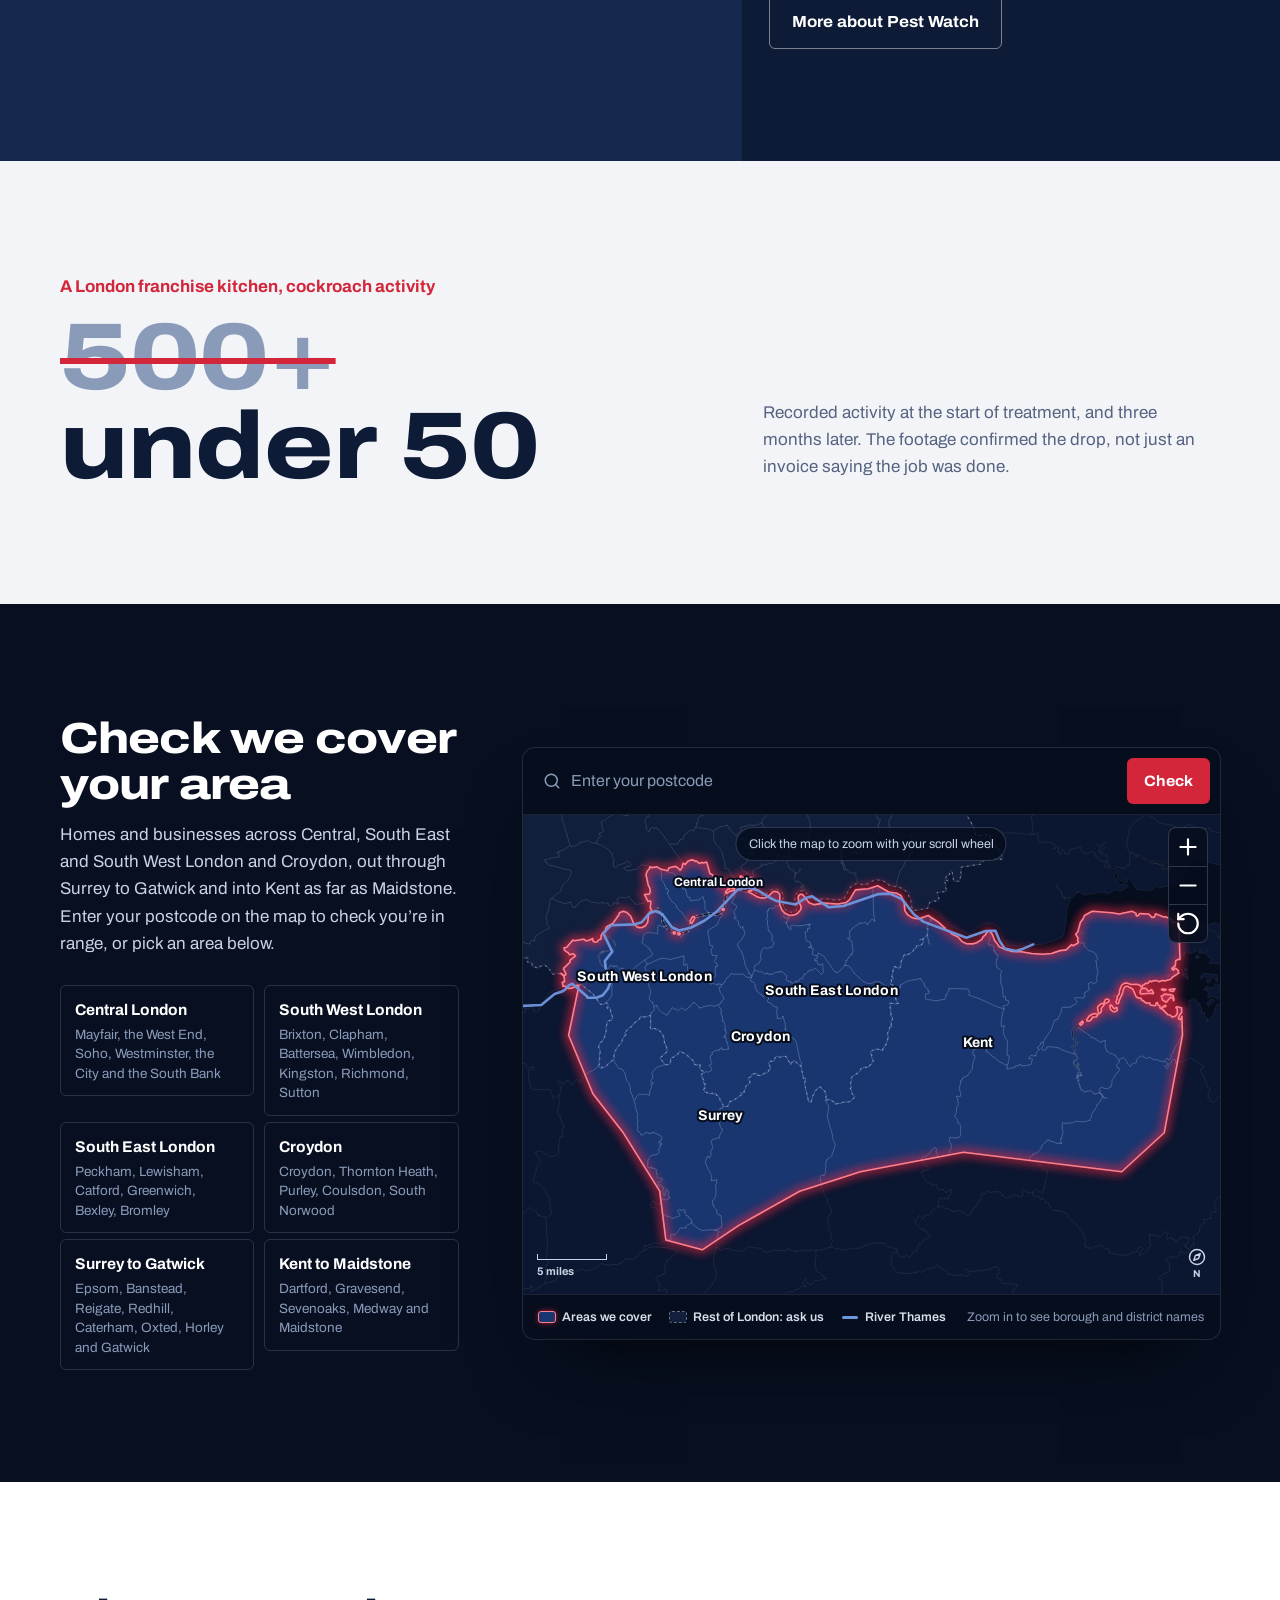
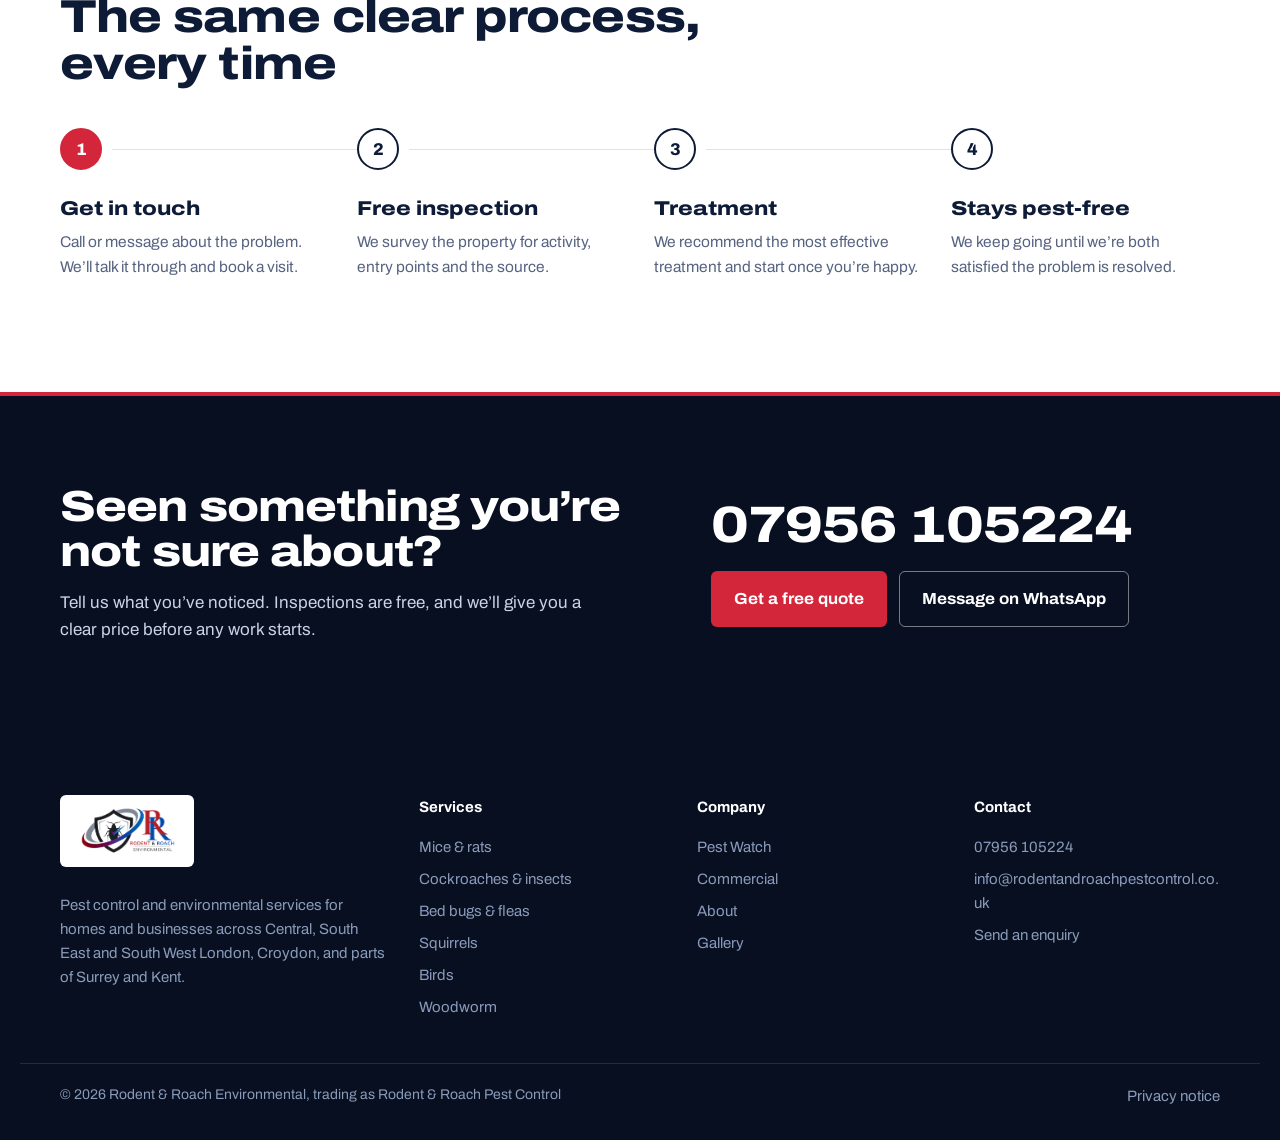
==== commit b92b96a6: "Update preview: coverage loop Co-Authored-By: Claude Opus 5.5 <noreply@anthropic.com> Claude-Session" ====
--- a/index.html
+++ b/index.html
@@ -14,7 +14,7 @@
     <meta name="twitter:title" content="Rodent &amp; Roach Pest Control | Pest control in London" />
     <meta name="twitter:description" content="Safe, effective pest control and environmental services for London homes and businesses." />
     <link rel="icon" type="image/svg+xml" href="./favicon.svg" />
-    <script type="module" crossorigin src="./assets/index-DFgB_-8G.js"></script>
+    <script type="module" crossorigin src="./assets/index-G2029vFF.js"></script>
     <link rel="stylesheet" crossorigin href="./assets/index-D6ENGSfd.css">
   </head>
   <body>
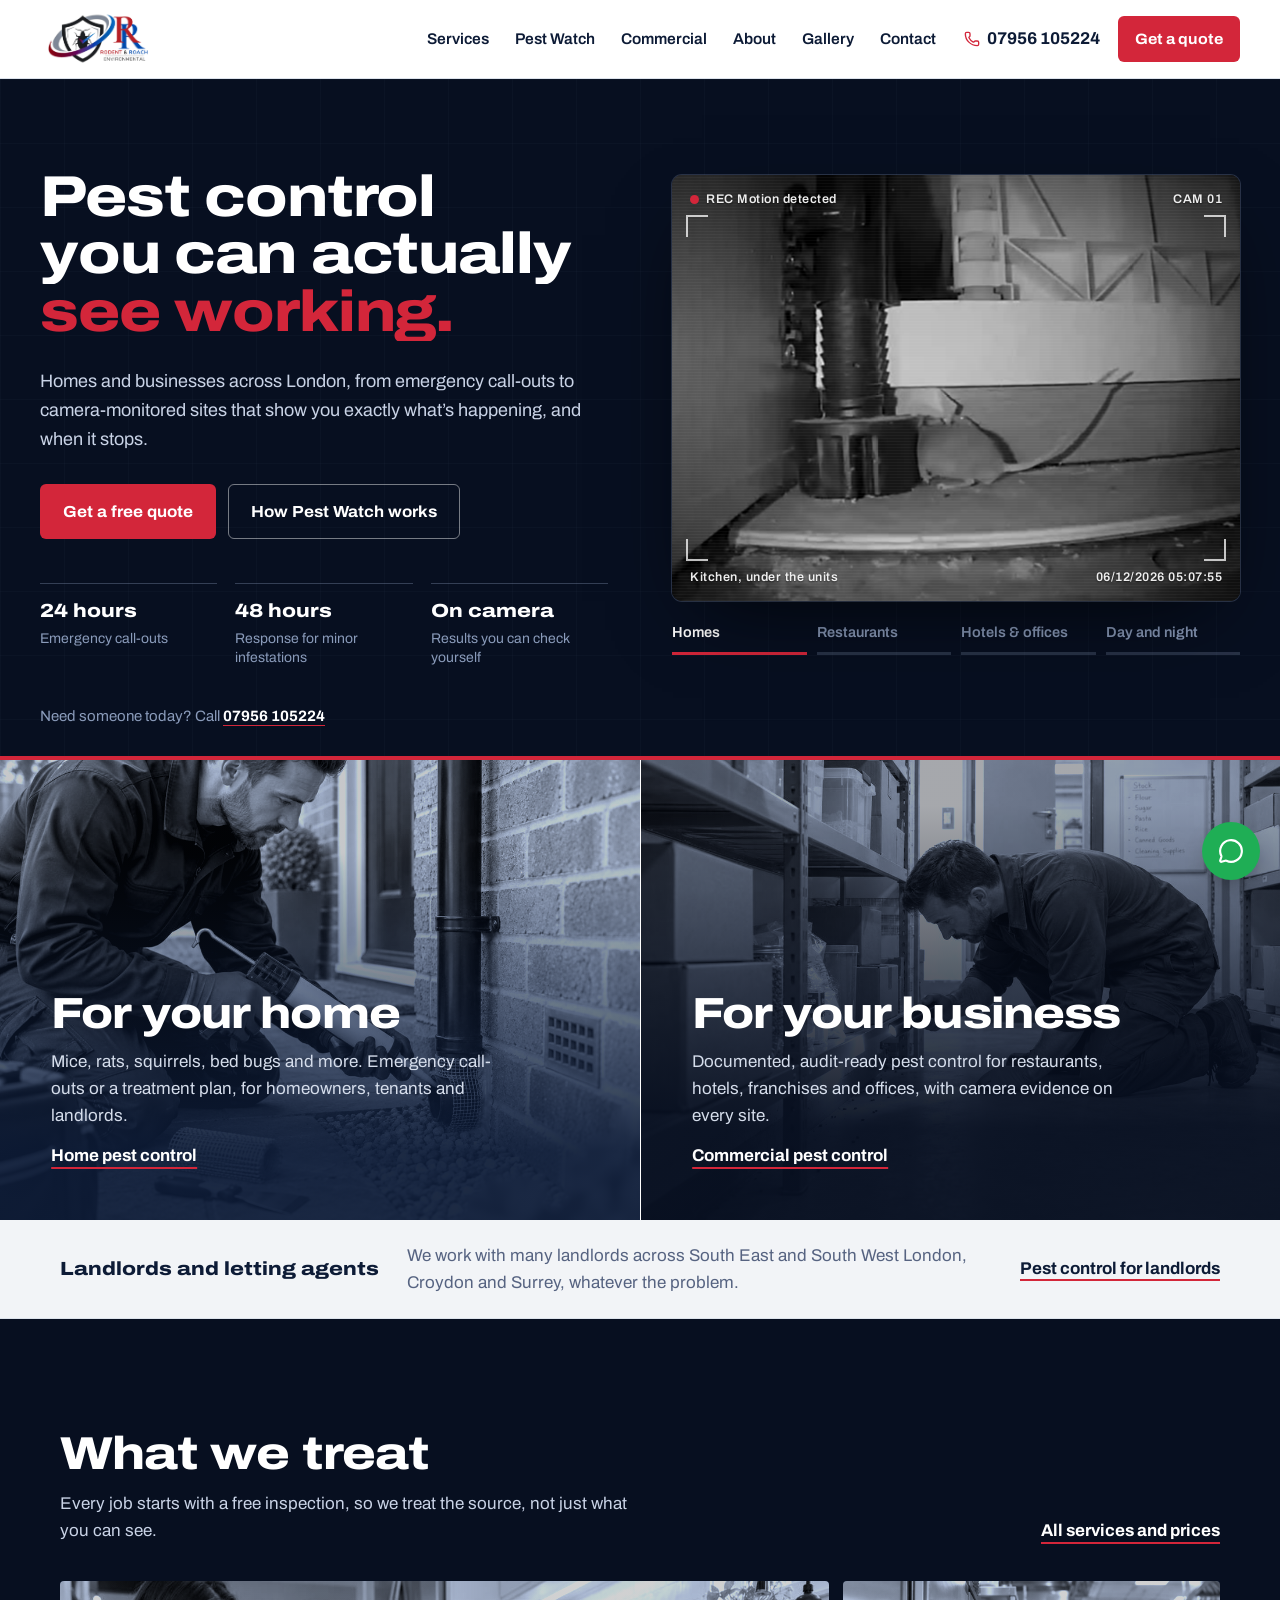
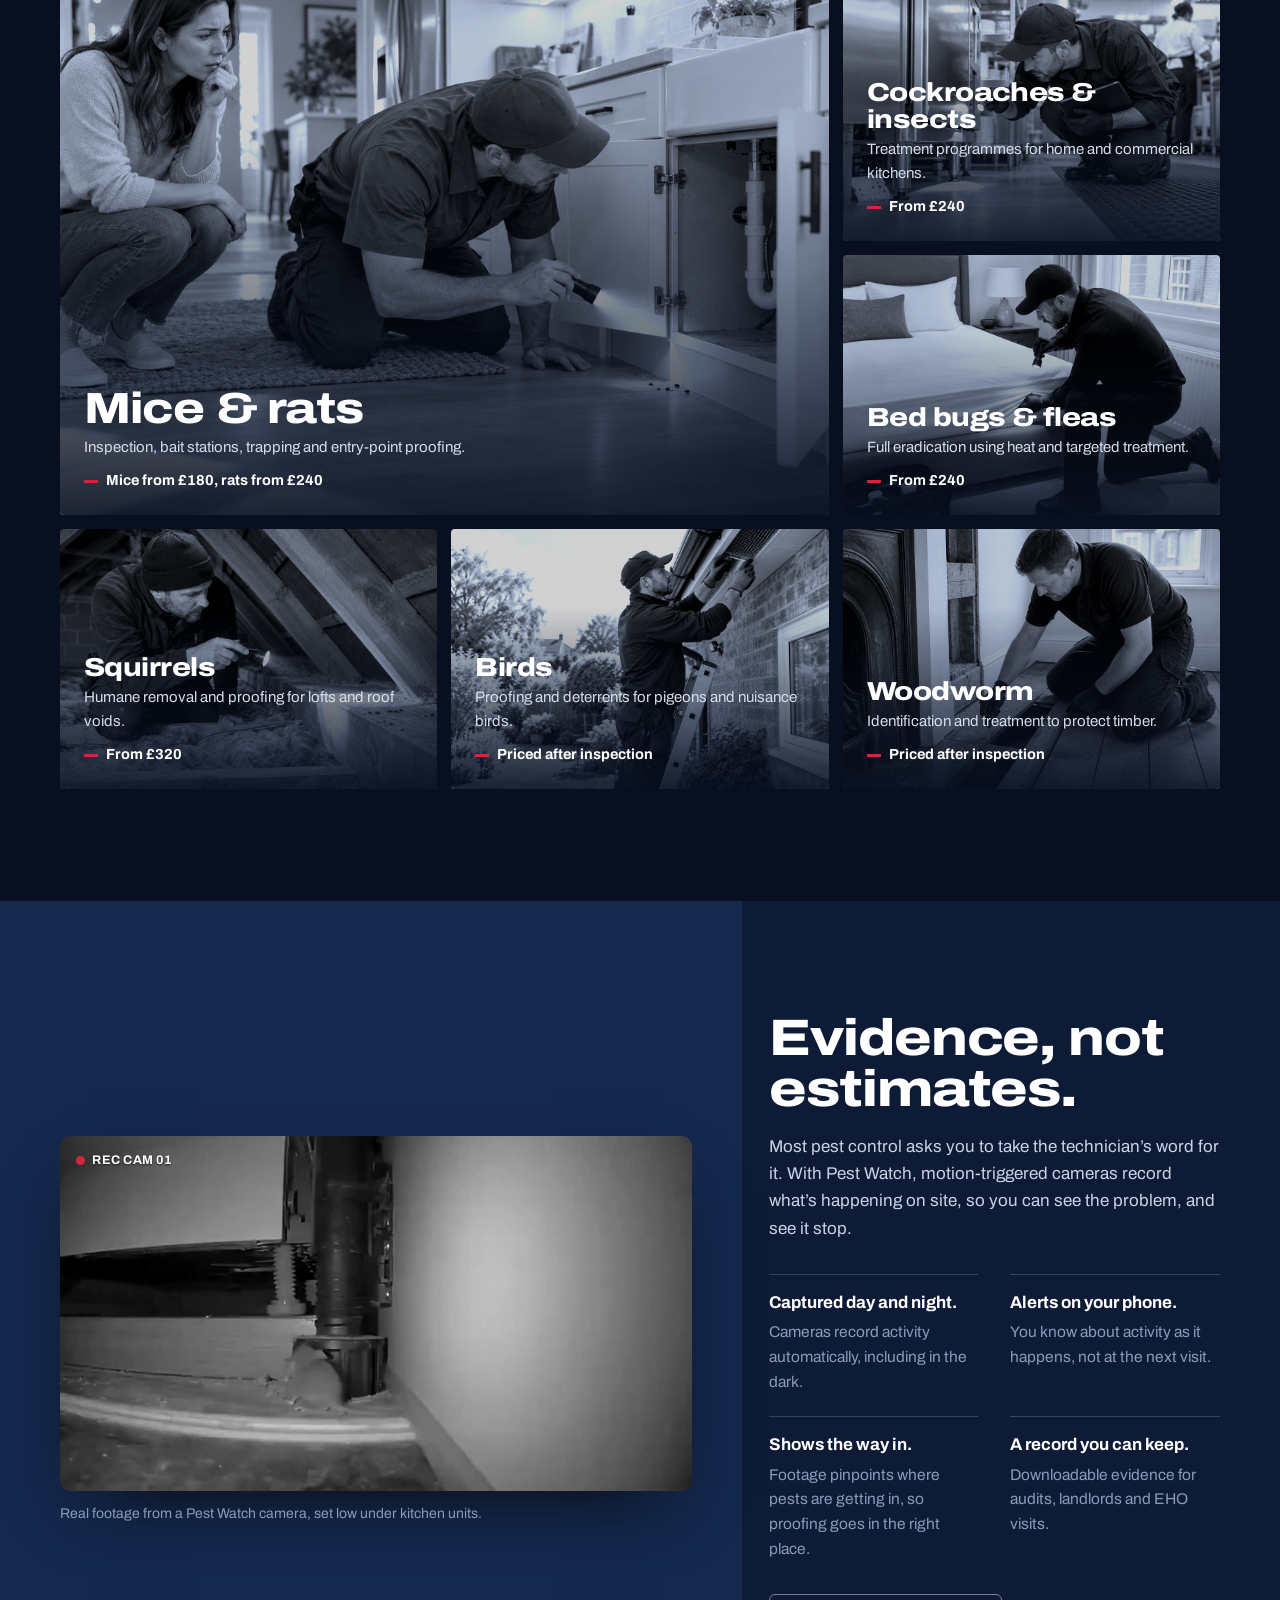
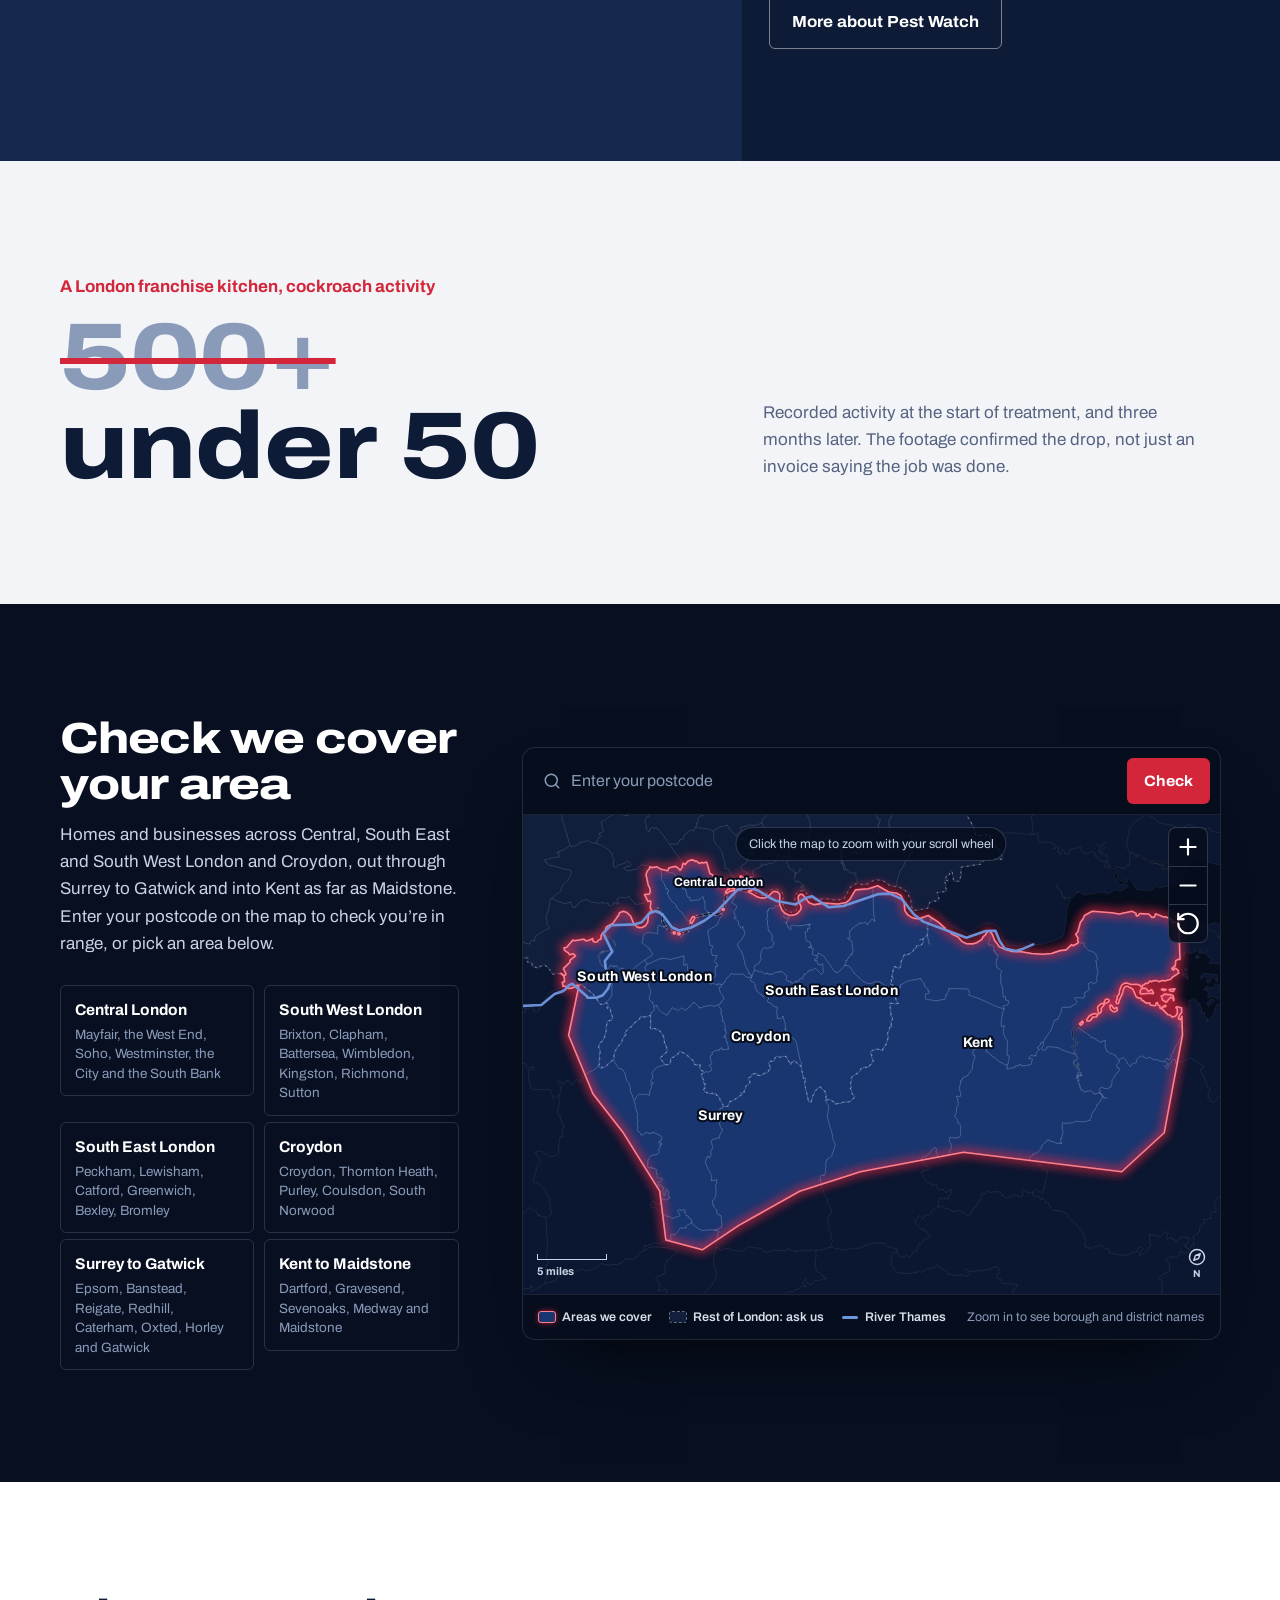
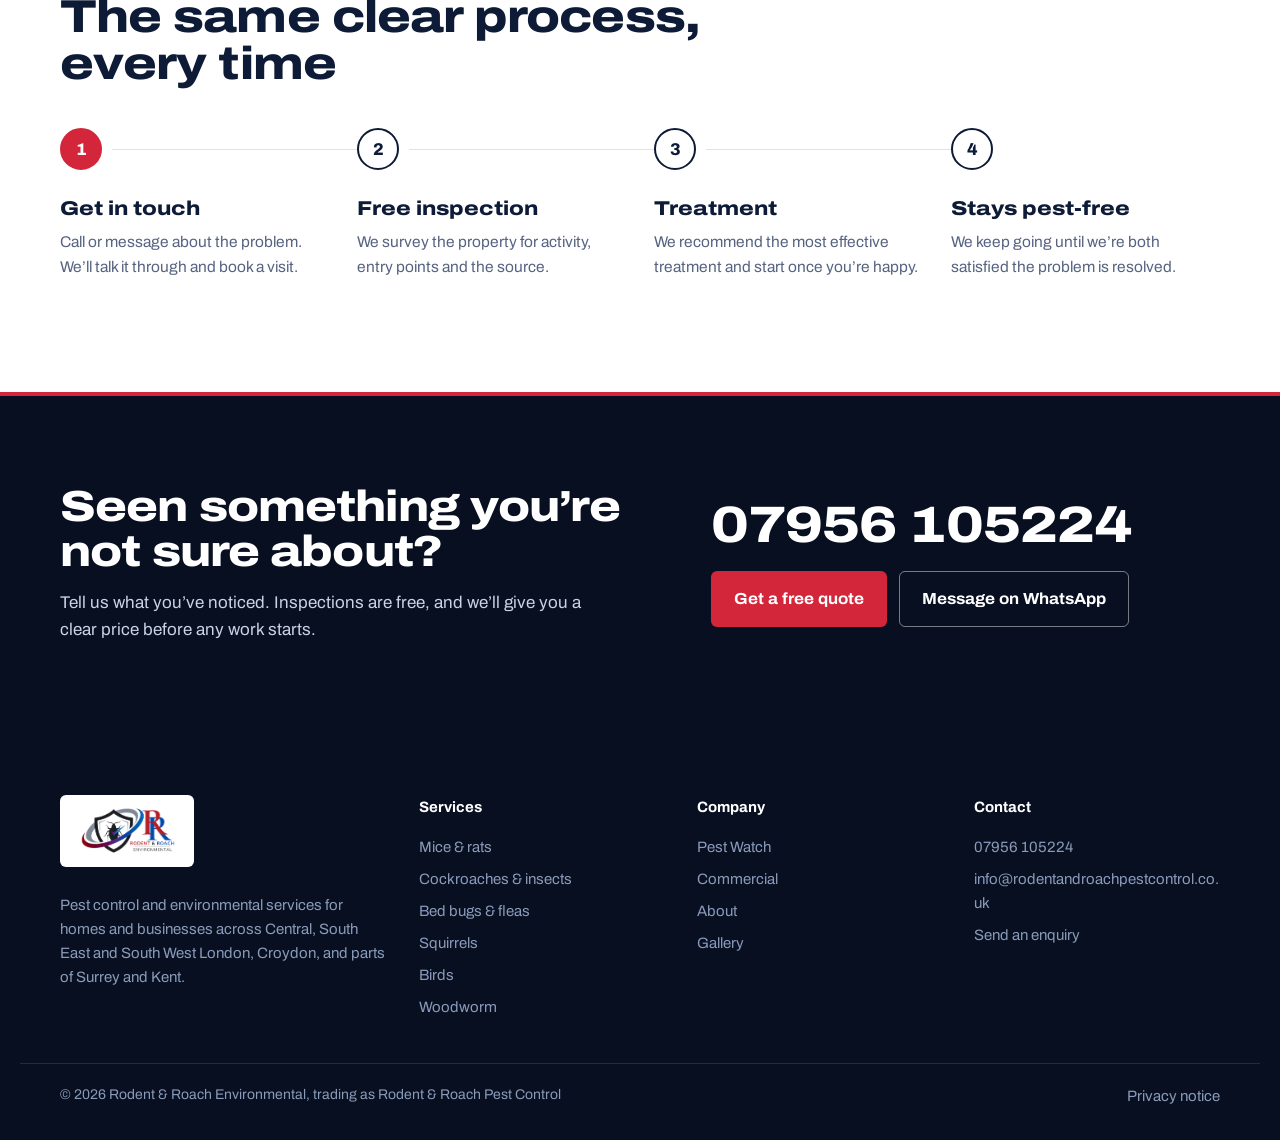
==== commit 6522600c: "Update preview: mobile layout fix Co-Authored-By: Claude Opus 5.5 <noreply@anthropic.com> Claude-Ses" ====
--- a/index.html
+++ b/index.html
@@ -14,8 +14,8 @@
     <meta name="twitter:title" content="Rodent &amp; Roach Pest Control | Pest control in London" />
     <meta name="twitter:description" content="Safe, effective pest control and environmental services for London homes and businesses." />
     <link rel="icon" type="image/svg+xml" href="./favicon.svg" />
-    <script type="module" crossorigin src="./assets/index-G2029vFF.js"></script>
-    <link rel="stylesheet" crossorigin href="./assets/index-D6ENGSfd.css">
+    <script type="module" crossorigin src="./assets/index-5-ugpuHJ.js"></script>
+    <link rel="stylesheet" crossorigin href="./assets/index-1rF_x_7Q.css">
   </head>
   <body>
     <div id="root"></div>
--- a/assets/index-1rF_x_7Q.css
+++ b/assets/index-1rF_x_7Q.css
@@ -0,0 +1 @@
+@font-face{font-family:Archivo Variable;font-style:normal;font-display:swap;font-weight:100 900;font-stretch:62% 125%;src:url(./archivo-vietnamese-wdth-normal-rJmnGBSt.woff2) format("woff2-variations");unicode-range:U+0102-0103,U+0110-0111,U+0128-0129,U+0168-0169,U+01A0-01A1,U+01AF-01B0,U+0300-0301,U+0303-0304,U+0308-0309,U+0323,U+0329,U+1EA0-1EF9,U+20AB}@font-face{font-family:Archivo Variable;font-style:normal;font-display:swap;font-weight:100 900;font-stretch:62% 125%;src:url(./archivo-latin-ext-wdth-normal-7khWdh9v.woff2) format("woff2-variations");unicode-range:U+0100-02BA,U+02BD-02C5,U+02C7-02CC,U+02CE-02D7,U+02DD-02FF,U+0304,U+0308,U+0329,U+1D00-1DBF,U+1E00-1E9F,U+1EF2-1EFF,U+2020,U+20A0-20AB,U+20AD-20C0,U+2113,U+2C60-2C7F,U+A720-A7FF}@font-face{font-family:Archivo Variable;font-style:normal;font-display:swap;font-weight:100 900;font-stretch:62% 125%;src:url(./archivo-latin-wdth-normal-DY7AcnAa.woff2) format("woff2-variations");unicode-range:U+0000-00FF,U+0131,U+0152-0153,U+02BB-02BC,U+02C6,U+02DA,U+02DC,U+0304,U+0308,U+0329,U+2000-206F,U+20AC,U+2122,U+2191,U+2193,U+2212,U+2215,U+FEFF,U+FFFD}:root{--ink: #0d1b36;--night: #070f20;--navy-2: #15284d;--red: #d3263a;--red-dark: #ad1b2c;--steel: #8a9bba;--paper: #f2f4f7;--white: #ffffff;--line: #dde3ec;--text: #1b2740;--muted: #566381;--wa: #1fae55;--wide: 118%;--max: 1240px;--pad: clamp(20px, 4vw, 40px);--section: clamp(64px, 9vw, 112px)}*,*:before,*:after{box-sizing:border-box}html{-webkit-text-size-adjust:100%}body{margin:0;font-family:Archivo Variable,Archivo,system-ui,sans-serif;font-size:17px;line-height:1.6;color:var(--text);background:var(--white);-webkit-font-smoothing:antialiased}img,video{display:block;max-width:100%}a{color:inherit}h1,h2,h3{margin:0;color:var(--ink)}p{margin:0}ul,ol,dl,dd{margin:0;padding:0}ul,ol{list-style:none}button{font:inherit}.sr-only{position:absolute;width:1px;height:1px;overflow:hidden;clip:rect(0 0 0 0);white-space:nowrap}.skip{position:absolute;left:12px;top:-60px;z-index:100;background:var(--ink);color:#fff;padding:10px 14px;border-radius:6px}.skip:focus{top:12px}:focus-visible{outline:3px solid var(--red);outline-offset:3px}.hero :focus-visible,.pw :focus-visible,.cta-band :focus-visible,.site-footer :focus-visible,.page-head :focus-visible,.aud:focus-visible{outline-color:#fff}.hero-title,.page-head h1,.section-head h2,.plain h2,.pw-copy h2,.cta-band h2,.aud-title,.svc-row-title,.case-figure,.cta-phone,.contact-big{font-stretch:var(--wide);font-weight:800;letter-spacing:-.02em}.graded{filter:grayscale(1) sepia(.35) hue-rotate(180deg) saturate(1.5) contrast(1.08) brightness(.86)}.btn{display:inline-flex;align-items:center;justify-content:center;gap:8px;padding:14px 22px;border-radius:6px;border:1.5px solid transparent;font-weight:700;font-size:16px;font-stretch:106%;text-decoration:none;cursor:pointer;transition:background-color .15s,border-color .15s,color .15s}.btn-red{background:var(--red);color:#fff}.btn-red:hover{background:var(--red-dark)}.btn-red:disabled{opacity:.7;cursor:progress}.btn-ghost-light{border-color:#ffffff73;color:#fff}.btn-ghost-light:hover{border-color:#fff;background:#ffffff0f}.btn-whatsapp{background:var(--wa);color:#fff}.btn-whatsapp:hover{background:#17924a}.btn-sm{padding:10px 16px;font-size:15px}.btn-block{width:100%}.text-btn{background:none;border:0;padding:0;color:var(--muted);text-decoration:underline;cursor:pointer}.site-header{position:sticky;top:0;z-index:50;background:var(--white);border-bottom:1px solid var(--line)}.header-inner{max-width:1320px;margin:0 auto;padding:0 var(--pad);height:78px;display:flex;align-items:center;gap:28px}.brand img{height:50px;width:auto}.main-nav{display:flex;gap:26px;margin-left:auto}.main-nav a{position:relative;text-decoration:none;font-weight:600;font-size:15.5px;color:var(--ink);padding:6px 0}.main-nav a:after{content:"";position:absolute;left:0;right:0;bottom:0;height:2px;background:var(--red);transform:scaleX(0);transform-origin:left;transition:transform .2s}.main-nav a:hover:after,.main-nav a.is-on:after{transform:scaleX(1)}.header-actions{display:flex;align-items:center;gap:18px}.header-phone{display:inline-flex;align-items:center;gap:7px;font-weight:700;color:var(--ink);text-decoration:none;font-variant-numeric:tabular-nums}.header-phone svg{color:var(--red)}.menu-btn{display:none;background:none;border:1px solid var(--line);border-radius:6px;width:44px;height:44px;align-items:center;justify-content:center;color:var(--ink);cursor:pointer}.mobile-nav{display:flex;flex-direction:column;padding:8px var(--pad) 22px;border-top:1px solid var(--line)}.mobile-nav a{text-decoration:none;font-weight:700;font-stretch:var(--wide);font-size:22px;color:var(--ink);padding:12px 0;border-bottom:1px solid var(--line)}.mobile-nav a.is-on{color:var(--red)}.mobile-nav .mobile-call{border:0;margin-top:14px;background:var(--red);color:#fff;text-align:center;border-radius:6px;font-size:18px}@media(max-width:1080px){.main-nav{display:none}.header-actions{margin-left:auto}.menu-btn{display:inline-flex}}@media(max-width:640px){.header-phone{display:none}.header-inner{height:68px;gap:12px}.brand img{height:42px}}.hero{background:var(--night);color:#fff;position:relative;overflow:hidden;border-bottom:4px solid var(--red)}.hero:before{content:"";position:absolute;inset:0;pointer-events:none;opacity:.5;background-image:linear-gradient(rgba(138,155,186,.07) 1px,transparent 1px),linear-gradient(90deg,rgba(138,155,186,.07) 1px,transparent 1px);background-size:64px 64px}.hero-inner{position:relative;max-width:1320px;margin:0 auto;padding:clamp(48px,7vw,92px) var(--pad) 28px;display:grid;grid-template-columns:5fr 7fr;gap:clamp(32px,5vw,72px);align-items:center}.hero-title{color:#fff;font-size:clamp(42px,5.6vw,82px);line-height:.96}.hero-line{display:block;overflow:hidden;padding-bottom:.04em}.hero-line{animation:rise .8s cubic-bezier(.2,.7,.1,1) both}.hero-line:nth-child(2){animation-delay:.08s}.hero-line:nth-child(3){animation-delay:.16s;color:var(--red)}@keyframes rise{0%{opacity:0;transform:translateY(40%)}to{opacity:1;transform:none}}.hero-sub{margin-top:26px;max-width:34em;color:#c9d3e6;font-size:18px;animation:fade .8s .3s both}.hero-actions{display:flex;flex-wrap:wrap;gap:12px;margin-top:30px;animation:fade .8s .4s both}.hero-facts{display:grid;grid-template-columns:repeat(3,1fr);gap:18px;margin-top:44px;animation:fade .8s .5s both}.hero-facts div{border-top:1px solid rgba(138,155,186,.35);padding-top:12px}.hero-facts dt{font-weight:800;font-stretch:var(--wide);font-size:19px}.hero-facts dd{color:var(--steel);font-size:14px;line-height:1.4;margin-top:2px}@keyframes fade{0%{opacity:0}to{opacity:1}}.monitor{animation:fade 1s .2s both}.monitor-screen{position:relative;aspect-ratio:4 / 3;border-radius:10px;overflow:hidden;background:#000;box-shadow:0 0 0 1px #8a9bba40,0 30px 80px -30px #000c}.monitor-screen:after{content:"";position:absolute;inset:0;pointer-events:none;background:repeating-linear-gradient(0deg,rgba(255,255,255,.035) 0 1px,transparent 1px 3px),radial-gradient(ellipse at center,transparent 55%,rgba(0,0,0,.55))}.feed{position:absolute;inset:0;opacity:0;transition:opacity .9s ease}.feed.is-on{opacity:1}.feed-media{width:100%;height:100%;object-fit:cover;filter:grayscale(1) sepia(.3) hue-rotate(160deg) saturate(1.4) contrast(1.12) brightness(.82);transform:scale(1.04)}.feed-video{filter:contrast(1.05)}.feed.is-on .feed-media{animation:push 7s linear forwards}@keyframes push{0%{transform:scale(1.04)}to{transform:scale(1.14) translate(-1.5%,-1%)}}.detect{position:absolute;border:2px solid var(--red);opacity:0;transform:scale(1.25)}.feed.is-on .detect{animation:lock .5s 1.1s cubic-bezier(.2,.8,.2,1) forwards}@keyframes lock{to{opacity:1;transform:none}}.detect-label{position:absolute;left:-2px;bottom:100%;white-space:nowrap;background:var(--red);color:#fff;font-size:12px;font-weight:700;padding:3px 7px}.hud{position:absolute;left:0;right:0;display:flex;justify-content:space-between;gap:12px;padding:14px 18px;z-index:2;font-size:12.5px;font-weight:600;letter-spacing:.04em;color:#ffffffeb;text-shadow:0 1px 2px rgba(0,0,0,.6);font-variant-numeric:tabular-nums}.hud-top{top:0}.hud-bottom{bottom:0}.hud-rec{display:inline-flex;align-items:center;gap:7px}.hud-rec i{width:9px;height:9px;border-radius:50%;background:var(--red);animation:blink 1.4s steps(1) infinite}@keyframes blink{50%{opacity:.2}}.corner{position:absolute;width:22px;height:22px;border-color:#ffffffbf;border-style:solid;border-width:0;z-index:2;pointer-events:none}.corner.tl{top:40px;left:14px;border-top-width:2px;border-left-width:2px}.corner.tr{top:40px;right:14px;border-top-width:2px;border-right-width:2px}.corner.bl{bottom:40px;left:14px;border-bottom-width:2px;border-left-width:2px}.corner.br{bottom:40px;right:14px;border-bottom-width:2px;border-right-width:2px}.monitor-tabs{display:grid;grid-template-columns:repeat(4,1fr);gap:10px;margin-top:14px}.monitor-tab{background:none;border:0;color:var(--steel);text-align:left;padding:6px 0;cursor:pointer;font-weight:600;font-size:14.5px}.monitor-tab.is-on,.monitor-tab:hover{color:#fff}.tab-bar{display:block;height:3px;margin-top:8px;background:#8a9bba40;overflow:hidden}.tab-bar span{display:block;height:100%;width:0;background:var(--red)}.monitor-tab.is-on .tab-bar span{animation:fill linear forwards}.monitor-tab.is-on.is-paused .tab-bar span{animation:none;width:100%}@keyframes fill{to{width:100%}}.hero-call{position:relative;max-width:1320px;margin:0 auto;padding:8px var(--pad) 28px;color:var(--steel);font-size:15px}.hero-call a{color:#fff;font-weight:700;text-decoration-color:var(--red);text-underline-offset:4px}@media(max-width:960px){.hero-inner{grid-template-columns:1fr}.hero-facts{grid-template-columns:1fr 1fr 1fr}}@media(max-width:560px){.hero-facts{grid-template-columns:1fr;gap:0}.hero-facts div{display:flex;gap:12px;align-items:baseline;padding:10px 0}.monitor-tabs{grid-template-columns:repeat(2,1fr)}.hud{font-size:11px;padding:10px 12px}.detect-label{font-size:11px}}.audience{display:grid;grid-template-columns:1fr 1fr}.aud{position:relative;min-height:460px;overflow:hidden;text-decoration:none;color:#fff;display:flex;align-items:flex-end}.aud img{position:absolute;inset:0;width:100%;height:100%;object-fit:cover;transition:transform .6s ease}.aud:before{content:"";position:absolute;inset:0;z-index:1;background:linear-gradient(180deg,#0d1b361a 20%,#0d1b36eb 85%)}.aud-biz:before{background:linear-gradient(180deg,#070f2040 10%,#070f20f2 80%)}.aud:hover img{transform:scale(1.04)}.aud-body{position:relative;z-index:2;padding:clamp(28px,4vw,52px);max-width:560px;display:flex;flex-direction:column;gap:12px}.aud-title{font-size:clamp(30px,3.4vw,46px);line-height:1}.aud-text{color:#d5ddeb}.aud-link{font-weight:700;text-decoration:underline;text-decoration-color:var(--red);text-decoration-thickness:2px;text-underline-offset:6px}.aud-biz{border-left:1px solid rgba(255,255,255,.12)}@media(max-width:760px){.audience{grid-template-columns:1fr}.aud{min-height:380px}.aud-biz{border-left:0}}.section-head{max-width:640px;margin-bottom:40px}.section-head h2{font-size:clamp(32px,3.6vw,50px);line-height:1.02}.section-head p{margin-top:14px;color:var(--muted)}.pw{background:var(--ink);color:#fff;padding:var(--section) 0;position:relative}.pw:before{content:"";position:absolute;left:0;top:0;bottom:0;width:42%;background:var(--navy-2)}.pw-inner{position:relative;max-width:var(--max);margin:0 auto;padding:0 var(--pad);display:grid;grid-template-columns:5fr 7fr;gap:clamp(32px,6vw,88px);align-items:center}.pw-screen{position:relative;max-width:400px;width:100%;justify-self:center;aspect-ratio:3 / 4;border-radius:10px;overflow:hidden;background:#000;box-shadow:0 30px 70px -30px #000c}.pw-screen video{width:100%;height:100%;object-fit:cover}.pw-screen .corner.bl,.pw-screen .corner.br{bottom:54px}.pw-copy h2{color:#fff;font-size:clamp(34px,4vw,56px);line-height:1}.pw-copy>p{margin-top:18px;color:#c9d3e6;max-width:34em}.pw-points{margin:32px 0;display:grid;grid-template-columns:1fr 1fr;gap:22px 32px}.pw-points li{border-top:1px solid rgba(138,155,186,.3);padding-top:14px;color:var(--steel);font-size:15.5px}.pw-points strong{display:block;color:#fff;font-size:17px;margin-bottom:4px}@media(max-width:900px){.pw:before{width:100%;height:38%;bottom:auto}.pw-inner{grid-template-columns:1fr}}@media(max-width:560px){.pw-points{grid-template-columns:1fr}}.case{background:var(--paper);padding:var(--section) 0}.case-inner{max-width:var(--max);margin:0 auto;padding:0 var(--pad);display:grid;grid-template-columns:1fr 1fr;gap:12px 64px;align-items:end}.case-kicker{grid-column:1 / -1;font-weight:700;color:var(--red)}.case-figure{display:flex;align-items:baseline;flex-wrap:wrap;gap:6px 24px;line-height:.95}.case-from{font-size:clamp(56px,8vw,120px);color:var(--steel);text-decoration:line-through;text-decoration-color:var(--red);text-decoration-thickness:6px}.case-to{font-size:clamp(56px,8vw,120px);color:var(--ink)}.case-text{color:var(--muted);max-width:30em;padding-bottom:12px}@media(max-width:860px){.case-inner{grid-template-columns:1fr}}.process{padding:var(--section) 0}.process-inner{max-width:var(--max);margin:0 auto;padding:0 var(--pad)}.process-steps{display:grid;grid-template-columns:repeat(4,1fr);gap:28px;counter-reset:s}.process-steps li{position:relative;padding-top:64px}.process-steps li:before{content:"";position:absolute;top:21px;left:52px;right:-28px;height:1px;background:var(--line)}.process-steps li:last-child:before{display:none}.step-n{display:inline-flex;align-items:center;justify-content:center;width:42px;height:42px;border-radius:50%;border:2px solid var(--ink);font-weight:800;color:var(--ink);flex:none}.process-steps .step-n{position:absolute;top:0;left:0}.process-steps li:first-child .step-n{background:var(--red);border-color:var(--red);color:#fff}.process-steps h3{font-size:20px;font-stretch:var(--wide);font-weight:800}.process-steps p{color:var(--muted);margin-top:6px;font-size:15.5px}@media(max-width:860px){.process-steps{grid-template-columns:1fr 1fr}.process-steps li:before{display:none}}@media(max-width:520px){.process-steps{grid-template-columns:1fr}}.cta-band{background:var(--night);color:#fff;padding:clamp(56px,7vw,88px) 0;border-top:4px solid var(--red)}.cta-inner{max-width:var(--max);margin:0 auto;padding:0 var(--pad);display:grid;grid-template-columns:6fr 5fr;gap:40px;align-items:center}.cta-band h2{color:#fff;font-size:clamp(30px,3.4vw,46px);line-height:1.04}.cta-band p{color:#c9d3e6;margin-top:14px;max-width:32em}.cta-phone{display:block;color:#fff;text-decoration:none;font-size:clamp(34px,4vw,54px);line-height:1;font-variant-numeric:tabular-nums}.cta-phone:hover{color:#ffd4d9}.cta-buttons{display:flex;flex-wrap:wrap;gap:12px;margin-top:20px}@media(max-width:860px){.cta-inner{grid-template-columns:1fr}}.page-head{position:relative;background:var(--ink);color:#fff;overflow:hidden;border-bottom:4px solid var(--red)}.page-head-inner{position:relative;z-index:1;max-width:var(--max);margin:0 auto;padding:clamp(56px,8vw,104px) var(--pad)}.page-head h1{color:#fff;font-size:clamp(40px,5.4vw,76px);line-height:.98;max-width:12em}.page-head p{margin-top:18px;max-width:34em;color:#c9d3e6;font-size:18px}.page-head.has-image .page-head-inner{padding-top:clamp(72px,10vw,132px);padding-bottom:clamp(72px,10vw,132px)}.page-head.has-image h1,.page-head.has-image p{max-width:620px}.page-head-img{position:absolute;inset:0;width:100%;height:100%;object-fit:cover;object-position:70% center}.page-head.has-image:after{content:"";position:absolute;inset:0;background:linear-gradient(90deg,var(--ink) 0%,rgba(13,27,54,.92) 38%,rgba(13,27,54,.35) 72%,rgba(13,27,54,.15) 100%)}.page-head-actions{display:flex;flex-wrap:wrap;gap:12px;margin-top:30px}.crumb{display:inline-block;margin-bottom:20px;color:var(--steel);font-weight:600;text-decoration:none}.crumb:before{content:"‹ "}.crumb:hover{color:#fff}@media(max-width:860px){.page-head.has-image:after{background:linear-gradient(180deg,rgba(13,27,54,.55),var(--ink) 85%)}}.plain{padding:clamp(56px,7vw,92px) 0}.plain.alt{background:var(--paper)}.plain-inner{max-width:var(--max);margin:0 auto;padding:0 var(--pad)}.plain h2{font-size:clamp(26px,2.6vw,36px);line-height:1.06;margin-bottom:16px}.plain h2.mt{margin-top:36px}.plain p{color:var(--muted);max-width:38em}.plain p+p{margin-top:14px}.two-col{display:grid;grid-template-columns:5fr 7fr;gap:clamp(28px,5vw,72px)}.lists{display:grid;grid-template-columns:1fr 1fr;gap:28px}.lists h3{font-size:18px;margin-bottom:10px}.lists li,.tick-list li,.area-list li{position:relative;padding:9px 0 9px 22px;border-bottom:1px solid var(--line)}.lists li:before,.tick-list li:before{content:"";position:absolute;left:0;top:19px;width:10px;height:3px;background:var(--red)}.area-list{display:grid;grid-template-columns:1fr 1fr;column-gap:28px}.area-list li{padding-left:0;font-weight:600;color:var(--ink)}.price-note{border-left:3px solid var(--red);padding-left:18px}.visit-steps{display:grid;gap:14px;margin-top:8px;max-width:760px}.visit-steps li{display:flex;gap:18px;align-items:center;color:var(--text);font-size:17.5px}.svc-price-line{margin-top:32px;display:flex;flex-wrap:wrap;gap:6px 16px;align-items:baseline}.svc-price-line strong{font-size:24px;font-stretch:var(--wide);color:var(--ink)}.svc-price-line span{color:var(--muted)}.other-svcs{display:flex;flex-wrap:wrap;gap:10px;align-items:flex-start;align-content:flex-start}.other-svcs a{text-decoration:none;font-weight:700;color:var(--ink);border:1.5px solid var(--line);border-radius:6px;padding:10px 16px}.other-svcs a:hover{border-color:var(--ink)}.sectors{display:grid;grid-template-columns:repeat(3,1fr);gap:0 36px}.sectors div{border-top:1px solid var(--line);padding:18px 0 24px}.sectors dt{font-weight:800;font-stretch:var(--wide);font-size:19px;color:var(--ink)}.sectors dd{color:var(--muted);margin-top:6px}.prose{max-width:720px}.preview-note{background:#fff4d6;border:1px solid #f0d58a;color:#6a5414!important;padding:12px 16px;border-radius:6px;margin-bottom:28px;max-width:none!important}@media(max-width:860px){.two-col,.lists,.sectors{grid-template-columns:1fr}}.gallery{display:grid;grid-template-columns:repeat(3,1fr);gap:16px}.gallery figure{margin:0}.gallery img{width:100%;aspect-ratio:4 / 3;object-fit:cover;border-radius:4px;filter:saturate(.75) contrast(1.05)}.gallery figcaption{margin-top:8px;font-size:14.5px;font-weight:600;color:var(--ink)}@media(max-width:860px){.gallery{grid-template-columns:1fr 1fr}}@media(max-width:520px){.gallery{grid-template-columns:1fr}}.contact-grid{display:grid;grid-template-columns:7fr 4fr;gap:clamp(32px,5vw,72px);align-items:start}.contact-side{display:grid;gap:26px}.contact-side h2{font-size:15px!important;font-stretch:100%!important;font-weight:700!important;letter-spacing:0!important;color:var(--muted);margin-bottom:4px!important}.contact-side a{font-weight:700;color:var(--ink);text-decoration-color:var(--red);text-underline-offset:4px;word-break:break-word}.contact-side p{font-size:15px;margin-top:4px}.contact-big{font-size:34px;text-decoration:none!important;display:block;line-height:1.1}@media(max-width:860px){.contact-grid{grid-template-columns:1fr}}.enquiry{display:grid;gap:18px}.field-row{display:grid;grid-template-columns:1fr 1fr;gap:18px}.field{display:grid;gap:6px;border:0;padding:0;margin:0;min-width:0}.field label,.field legend{font-weight:700;font-size:15px;color:var(--ink);padding:0}.optional{font-weight:400;color:var(--muted)}.field input,.field select,.field textarea{width:100%;font:inherit;color:var(--text);background:#fff;border:1.5px solid #c7d0dd;border-radius:6px;padding:12px 14px;min-height:50px}.field textarea{resize:vertical}.field input:focus,.field select:focus,.field textarea:focus{outline:none;border-color:var(--ink);box-shadow:0 0 0 3px #0d1b3626}.field [aria-invalid=true]{border-color:var(--red)}.field-error{color:var(--red)!important;font-size:14.5px;font-weight:600}.segmented{display:flex;flex-wrap:wrap;gap:10px}.segmented legend{width:100%;margin-bottom:6px}.segmented label{flex:1;min-width:120px;display:flex;align-items:center;justify-content:center;min-height:50px;border:1.5px solid #c7d0dd;border-radius:6px;cursor:pointer;font-weight:600}.segmented label.is-on{border-color:var(--ink);background:var(--ink);color:#fff}.segmented input{position:absolute;opacity:0;pointer-events:none}.segmented label:focus-within{outline:3px solid var(--red);outline-offset:2px}.form-done{background:var(--paper);border-left:4px solid var(--red);padding:28px;display:grid;gap:14px;justify-items:start}.form-done h3{font-size:26px;font-stretch:var(--wide);font-weight:800}.form-alt a{font-weight:700;color:var(--ink)}@media(max-width:560px){.field-row{grid-template-columns:1fr}}.site-footer{background:var(--night);color:var(--steel)}.footer-inner{max-width:var(--max);margin:0 auto;padding:64px var(--pad) 40px;display:grid;grid-template-columns:4fr 3fr 3fr 3fr;gap:32px}.footer-logo{display:inline-block;background:#fff;border-radius:6px;padding:10px 14px}.footer-logo img{height:52px;width:auto}.footer-brand p{margin-top:18px;max-width:26em;font-size:15px}.site-footer h2{color:#fff;font-size:15px;font-weight:700;margin-bottom:12px}.site-footer a{display:block;color:var(--steel);text-decoration:none;padding:4px 0;font-size:15px;word-break:break-word}.site-footer a:hover{color:#fff}.footer-base{max-width:var(--max);margin:0 auto;padding:20px var(--pad) 32px;border-top:1px solid rgba(138,155,186,.2);display:flex;flex-wrap:wrap;justify-content:space-between;gap:12px;font-size:14px}.footer-base a{display:inline;padding:0}@media(max-width:860px){.footer-inner{grid-template-columns:1fr 1fr}.footer-brand{grid-column:1 / -1}}.wa-float{position:fixed;right:20px;bottom:20px;z-index:40;width:58px;height:58px;border-radius:50%;background:var(--wa);color:#fff;display:flex;align-items:center;justify-content:center;box-shadow:0 10px 24px -8px #00000073}.wa-float:hover{background:#17924a}@media(prefers-reduced-motion:reduce){*,*:before,*:after{animation-duration:.001ms!important;animation-delay:0s!important;transition-duration:.001ms!important}.feed.is-on .feed-media{animation:none}.feed.is-on .detect{opacity:1;transform:none}}.pw-screen{margin:0;max-width:none;aspect-ratio:16 / 9;justify-self:stretch;overflow:visible;background:none;box-shadow:none;border-radius:0}.pw-screen video{border-radius:10px;aspect-ratio:16 / 9;height:auto;box-shadow:0 30px 70px -30px #000c;background:#000}.pw-screen .corner.tl,.pw-screen .corner.tr{top:14px}.pw-screen .corner.bl,.pw-screen .corner.br{bottom:auto;top:calc(100% - 2.6em - 36px)}.pw-screen .corner{display:none}.pw-hud{position:absolute;top:14px;left:16px;display:inline-flex;align-items:center;gap:7px;font-size:12.5px;font-weight:700;letter-spacing:.04em;text-shadow:0 1px 2px rgba(0,0,0,.6)}.pw-hud i{width:9px;height:9px;border-radius:50%;background:var(--red);animation:blink 1.4s steps(1) infinite}.pw-screen figcaption{margin-top:12px;color:var(--steel);font-size:14px}.pw-inner{grid-template-columns:7fr 5fr}.pw:before{width:58%}@media(max-width:900px){.pw-inner{grid-template-columns:1fr}.pw:before{width:100%;height:34%}}.footage{display:grid;grid-template-columns:repeat(3,1fr);gap:16px;margin-top:24px}.footage figure{margin:0}.footage video{width:100%;aspect-ratio:16 / 9;object-fit:cover;border-radius:6px;background:#000}.footage figcaption{margin-top:8px;font-size:14.5px;font-weight:600;color:var(--ink)}@media(max-width:760px){.footage{grid-template-columns:1fr}}.alert-row{display:grid;grid-template-columns:7fr 4fr;gap:clamp(28px,5vw,72px);align-items:center}.alert-phone{margin:0;justify-self:center;max-width:300px}.alert-phone video{width:100%;aspect-ratio:4 / 5;object-fit:cover;border-radius:10px;background:#000}.alert-phone figcaption{margin-top:8px;font-size:14.5px;font-weight:600;color:var(--ink);text-align:center}@media(max-width:860px){.alert-row{grid-template-columns:1fr}}.plain h2.mt-lg{margin-top:64px}@media(min-width:961px){.hero-inner{grid-template-columns:6fr 6fr}}.hero-title{font-size:clamp(40px,4.5vw,66px)}.brand img{height:56px}@media(max-width:640px){.brand img{height:44px}}.case-inner{align-items:end}@media(min-width:861px){.case-inner{grid-template-columns:7fr 5fr}}.case-figure{grid-column:1;flex-direction:column;gap:0}.case-from,.case-to{font-size:clamp(56px,7.4vw,112px);white-space:nowrap}.case-text{grid-column:2}@media(max-width:860px){.case-figure,.case-text{grid-column:1}}.contact-grid>*,.two-col>*,.footer-inner>*{min-width:0}.contact-side a,.site-footer a{overflow-wrap:anywhere}.segmented label{position:relative}.segmented input{inset:0;width:100%;height:100%;margin:0}.svc-tiles{background:var(--night);color:#fff;padding:var(--section) 0}.svc-tiles-inner{max-width:var(--max);margin:0 auto;padding:0 var(--pad)}.tiles-head{display:grid;grid-template-columns:1fr auto;align-items:end;gap:12px 40px;margin-bottom:36px}.tiles-head h2{grid-column:1;color:#fff;font-stretch:var(--wide);font-weight:800;letter-spacing:-.02em;font-size:clamp(32px,3.6vw,50px);line-height:1.02}.tiles-head p{grid-column:1;color:#c9d3e6;max-width:34em}.tiles-all{grid-column:2;grid-row:1 / span 2;color:#fff;font-weight:700;text-decoration:underline;text-decoration-color:var(--red);text-decoration-thickness:2px;text-underline-offset:6px;white-space:nowrap}.tiles{display:grid;grid-template-columns:repeat(3,1fr);grid-auto-rows:260px;gap:14px}.tile{position:relative;overflow:hidden;border-radius:4px;text-decoration:none;color:#fff;display:flex;align-items:flex-end;background:var(--ink)}.tile-lg{grid-column:span 2;grid-row:span 2}.tile img{position:absolute;inset:0;width:100%;height:100%;object-fit:cover;transition:transform .6s ease}.tile:before{content:"";position:absolute;inset:0;z-index:1;background:linear-gradient(180deg,#070f200d 30%,#070f20e6);transition:background .3s}.tile:after{content:"";position:absolute;left:0;bottom:0;height:4px;width:0;background:var(--red);z-index:2;transition:width .3s ease}.tile:hover img,.tile:focus-visible img{transform:scale(1.05)}.tile:hover:after,.tile:focus-visible:after{width:100%}.tile-body{position:relative;z-index:2;padding:22px 24px;display:grid;gap:4px}.tile-title{font-weight:800;font-stretch:var(--wide);letter-spacing:-.02em;font-size:26px;line-height:1.05}.tile-lg .tile-title{font-size:clamp(34px,3.4vw,48px)}.tile-text{color:#d5ddeb;font-size:15px;max-width:30em}.tile-price{font-weight:700;font-size:14.5px;color:#fff;margin-top:6px}.tile-price:before{content:"";display:inline-block;width:14px;height:3px;background:var(--red);vertical-align:middle;margin-right:8px}@media(max-width:900px){.tiles{grid-template-columns:1fr 1fr;grid-auto-rows:240px}.tile-lg{grid-column:span 2;grid-row:span 1}.tiles-head{grid-template-columns:1fr}.tiles-all{grid-column:1;grid-row:auto}}@media(max-width:560px){.tiles{grid-template-columns:1fr;grid-auto-rows:230px}.tile-lg{grid-column:span 1}}.proof-strip{background:var(--night);color:#fff;border-bottom:1px solid rgba(138,155,186,.2)}.proof-inner{max-width:var(--max);margin:0 auto;padding:28px var(--pad);display:grid;grid-template-columns:repeat(4,1fr);gap:24px}.proof-inner div{border-left:2px solid var(--red);padding-left:14px;display:grid}.proof-inner strong{font-stretch:var(--wide);font-weight:800;font-size:17px}.proof-inner span{color:var(--steel);font-size:14.5px}@media(max-width:860px){.proof-inner{grid-template-columns:1fr 1fr}}@media(max-width:480px){.proof-inner{grid-template-columns:1fr}}.sector-tiles{padding:var(--section) 0}.sector-inner{max-width:var(--max);margin:0 auto;padding:0 var(--pad)}.sector-inner h2{font-stretch:var(--wide);font-weight:800;letter-spacing:-.02em;font-size:clamp(32px,3.6vw,50px);line-height:1.02;margin-bottom:32px}.sector-grid{display:grid;grid-template-columns:repeat(6,1fr);gap:16px}.sector{grid-column:span 2;background:var(--paper);border-radius:4px;overflow:hidden;display:flex;flex-direction:column;text-decoration:none;color:inherit;transition:box-shadow .2s,transform .2s}.sector:nth-child(4),.sector:nth-child(5){grid-column:span 3}.sector-img{display:block;aspect-ratio:4 / 3;overflow:hidden}.sector:nth-child(4) .sector-img,.sector:nth-child(5) .sector-img{aspect-ratio:16 / 8}.sector img{width:100%;height:100%;object-fit:cover;transition:transform .5s ease}.sector:hover img{transform:scale(1.04)}.sector:hover{box-shadow:0 18px 40px -24px #0d1b3673}.sector-body{flex:1;display:grid;align-content:start;gap:6px;padding:20px 22px 24px;border-top:4px solid var(--red)}.sector-title{font-stretch:var(--wide);font-weight:800;font-size:21px;letter-spacing:-.01em;color:var(--ink)}.sector-text{color:var(--muted);font-size:15.5px}.sector-more{margin-top:8px;font-weight:700;color:var(--ink);text-decoration:underline;text-decoration-color:var(--red);text-decoration-thickness:2px;text-underline-offset:5px}@media(max-width:860px){.sector-grid{grid-template-columns:1fr 1fr}.sector,.sector:nth-child(4),.sector:nth-child(5){grid-column:span 1}.sector:nth-child(5){grid-column:span 2}.sector:nth-child(4) .sector-img{aspect-ratio:4 / 3}}@media(max-width:560px){.sector-grid{grid-template-columns:1fr}.sector,.sector:nth-child(5){grid-column:span 1}}.report-section{background:var(--ink);color:#fff;padding:var(--section) 0;position:relative;overflow:hidden}.report-section:before{content:"";position:absolute;inset:0;opacity:.5;background-image:linear-gradient(rgba(138,155,186,.07) 1px,transparent 1px),linear-gradient(90deg,rgba(138,155,186,.07) 1px,transparent 1px);background-size:64px 64px}.report-inner{position:relative;max-width:var(--max);margin:0 auto;padding:0 var(--pad);display:grid;grid-template-columns:5fr 6fr;gap:clamp(32px,6vw,80px);align-items:center}.report-copy h2{color:#fff;font-stretch:var(--wide);font-weight:800;letter-spacing:-.02em;font-size:clamp(32px,3.6vw,50px);line-height:1.02}.report-copy>p{color:#c9d3e6;margin-top:16px;max-width:32em}.tick-list.on-dark{margin-top:24px}.tick-list.on-dark li{border-bottom-color:#8a9bba40;color:#e3e9f3}.report{background:#fff;color:var(--text);border-radius:8px;padding:26px;box-shadow:0 40px 80px -40px #000000e6;transform:rotate(-1deg)}.report-top{display:flex;justify-content:space-between;gap:16px;align-items:flex-start;padding-bottom:16px;border-bottom:1px solid var(--line)}.report-name{font-weight:800;font-stretch:var(--wide);font-size:20px;color:var(--ink)}.report-meta{font-size:14px;color:var(--muted)}.report-tag{flex:none;font-size:12.5px;font-weight:700;color:var(--red);border:1.5px solid var(--red);border-radius:4px;padding:3px 8px}.report-chart{height:150px;display:flex;align-items:flex-end;gap:6px;margin:22px 0 28px;padding-bottom:18px;border-bottom:1px solid var(--line)}.bar{position:relative;flex:1;background:var(--ink);border-radius:2px 2px 0 0}.bar:first-child{background:var(--red)}.bar-label{position:absolute;top:100%;left:50%;transform:translate(-50%);margin-top:4px;font-size:10.5px;color:var(--muted)}.report-stats{display:grid;grid-template-columns:repeat(3,1fr);gap:12px}.report-stats div{display:grid}.rs-n{font-weight:800;font-stretch:var(--wide);font-size:24px;color:var(--ink);line-height:1.1}.report-stats div:first-child .rs-n{color:var(--red)}.rs-l{font-size:13px;color:var(--muted)}.report-stills{display:grid;grid-template-columns:1fr 1fr;gap:10px;margin-top:20px}.report-stills figure{margin:0}.report-stills img{width:100%;aspect-ratio:16 / 9;object-fit:cover;border-radius:4px}.report-stills figcaption{font-size:12.5px;color:var(--muted);margin-top:4px}.report-note{font-size:12.5px!important;color:var(--muted);margin-top:14px}@media(max-width:900px){.report-inner{grid-template-columns:1fr}.report{transform:none}}@media(max-width:480px){.report{padding:18px}.rs-n{font-size:19px}}.process-steps.compact{margin-top:28px}.coverage{padding:var(--section) 0;background:var(--paper)}.coverage.is-dark{background:var(--night);color:#fff}.coverage-inner{max-width:var(--max);margin:0 auto;padding:0 var(--pad);display:grid;grid-template-columns:5fr 6fr;gap:clamp(32px,5vw,72px);align-items:start}.coverage-copy h2{font-stretch:var(--wide);font-weight:800;letter-spacing:-.02em;font-size:clamp(30px,3.4vw,46px);line-height:1.04}.coverage.is-dark h2{color:#fff}.coverage-copy>p{margin-top:14px;color:var(--muted);max-width:32em}.coverage.is-dark .coverage-copy>p{color:#c9d3e6}.stakes{counter-reset:st;display:grid;gap:0}.stakes li{counter-increment:st;position:relative;padding:18px 0 18px 52px;border-bottom:1px solid var(--line);color:var(--text);font-size:17.5px}.stakes li:before{content:counter(st);position:absolute;left:0;top:16px;width:34px;height:34px;border-radius:50%;background:var(--red);color:#fff;font-weight:800;display:flex;align-items:center;justify-content:center;font-size:15px}.speed{background:var(--red);color:#fff;padding:clamp(48px,6vw,76px) 0}.speed-inner{max-width:var(--max);margin:0 auto;padding:0 var(--pad);display:grid;grid-template-columns:auto 1fr;gap:clamp(24px,5vw,64px);align-items:center}.speed-figure{font-stretch:var(--wide);font-weight:900;letter-spacing:-.03em;font-size:clamp(52px,7.5vw,112px);line-height:.9;white-space:nowrap}.speed h2{color:#fff;font-stretch:var(--wide);font-weight:800;letter-spacing:-.02em;font-size:clamp(24px,2.4vw,32px)}.speed p{color:#ffe3e6;margin-top:10px;max-width:40em}@media(max-width:760px){.speed-inner{grid-template-columns:1fr}.speed-figure{white-space:normal}}.svc-price-line{margin-top:20px!important;flex-direction:column;align-items:flex-start!important;gap:4px!important}.coverage-inner{grid-template-columns:4fr 7fr;align-items:center}.zone-list{margin-top:28px;display:grid;grid-template-columns:1fr 1fr;gap:6px 10px}.zone-list button{width:100%;text-align:left;background:none;border:1px solid var(--line);border-radius:6px;padding:12px 14px;cursor:pointer;display:grid;gap:2px;color:inherit;transition:border-color .2s,background-color .2s}.zone-list button:hover{border-color:var(--steel)}.zone-list button.is-on{border-color:var(--red);background:#d3263a14}.zone-list strong{font-size:15.5px;color:var(--ink)}.zone-list span{font-size:13.5px;color:var(--muted);line-height:1.45}.coverage.is-dark .zone-list button{border-color:#8a9bba40}.coverage.is-dark .zone-list button:hover{border-color:var(--steel)}.coverage.is-dark .zone-list button.is-on{border-color:var(--red);background:#d3263a24}.coverage.is-dark .zone-list strong{color:#fff}.coverage.is-dark .zone-list span{color:var(--steel)}@media(max-width:900px){.coverage-inner{grid-template-columns:1fr}.coverage-copy{order:2}.zmap{order:1}}@media(max-width:480px){.zone-list{grid-template-columns:1fr}}.zmap{margin:0;background:#060d1d;border-radius:12px;overflow:hidden;box-shadow:0 0 0 1px #8a9bba33,0 40px 80px -40px #000000d9;color:#fff}.zmap-head{padding:10px;border-bottom:1px solid rgba(138,155,186,.16)}.zm-search{display:flex;align-items:center;gap:10px;padding-left:10px}.zm-search svg{color:var(--steel);flex:none}.zm-search input{flex:1;min-width:0;background:transparent;border:0;color:#fff;font:inherit;font-size:16px;padding:10px 0}.zm-search input::placeholder{color:var(--steel)}.zm-search input:focus{outline:none}.zm-search:focus-within{box-shadow:inset 0 -2px 0 var(--red)}.zmap-stage{position:relative;aspect-ratio:16 / 11;overflow:hidden;touch-action:pan-y;cursor:grab;-webkit-user-select:none;user-select:none}.zmap-stage.is-engaged{cursor:grab}.zmap-stage:active{cursor:grabbing}.zmap-stage svg{display:block;width:100%;height:100%}.zmap-loading{position:absolute;inset:0;display:grid;place-items:center;color:var(--steel)}.zm-sea{fill:#060d1d}.zd{stroke-linejoin:round;transition:fill .35s ease}.zd-context{fill:#0b1630;stroke:#8a9bba24;stroke-width:.7}.zd-london{fill:#111f3c;stroke:#8a9bba40;stroke-width:.7}.zd-central,.zd-sw,.zd-se,.zd-croydon,.zd-surrey,.zd-kent{fill:#1a3670;stroke:#96b4e659;stroke-width:.8}.zd.is-on{fill:#c4243a;stroke:#ffffff80}.zm-london{fill:none;stroke:#a0b4d78c;stroke-width:1.2;stroke-dasharray:2 4}.zm-glow{fill:none;stroke:#e0283f;opacity:.8}.zm-covered{fill:none;stroke:#ff7f8d;stroke-width:1.6;stroke-linejoin:round}.zm-thames{fill:none;stroke:#6f97e0;stroke-width:2.6;stroke-linecap:round;stroke-linejoin:round;transition:opacity .3s}.zm-county{fill:#a0b2d28c;font-weight:600;letter-spacing:.14em;text-transform:uppercase;text-anchor:middle;pointer-events:none}.zm-zone,.zm-district{fill:#fff;font-weight:700;text-anchor:middle;paint-order:stroke;stroke:#060d1d;stroke-linejoin:round;pointer-events:none}.zm-zone{letter-spacing:.02em}.zm-district{font-weight:600;fill:#e6ecf7}.zm-district.is-ask{fill:#9aa9c4}.zm-pin-head{fill:#fff;stroke:var(--red);stroke-width:3}.zm-pin-hole{fill:var(--red)}.zm-pin-pulse{fill:#ffffff4d;animation:pulse 1.8s ease-out infinite;transform-origin:center;transform-box:fill-box}@keyframes pulse{0%{transform:scale(.4);opacity:1}to{transform:scale(2.4);opacity:0}}.zmap-controls{position:absolute;top:12px;right:12px;display:grid;background:#060d1dd9;border:1px solid rgba(138,155,186,.3);border-radius:8px;overflow:hidden}.zmap-controls button{width:38px;height:38px;display:grid;place-items:center;background:none;border:0;color:#fff;cursor:pointer}.zmap-controls button+button{border-top:1px solid rgba(138,155,186,.3)}.zmap-controls button:hover{background:#8a9bba26}.zmap-scale{position:absolute;left:14px;bottom:14px;font-size:11px;font-weight:700;color:#c9d3e6;display:grid;gap:3px;pointer-events:none}.zmap-scale span{display:block;height:6px;border:1.5px solid #c9d3e6;border-top:0}.zmap-north{position:absolute;right:14px;bottom:12px;display:grid;justify-items:center;color:#c9d3e6;font-size:10px;font-weight:700;pointer-events:none}.zmap-hint{position:absolute;left:50%;top:12px;transform:translate(-50%);background:#060d1dcc;border:1px solid rgba(138,155,186,.3);color:#c9d3e6;font-size:12.5px;padding:6px 12px;border-radius:999px;pointer-events:none;white-space:nowrap}@media(hover:none){.zmap-hint{display:none}}.zm-result{position:absolute;left:12px;right:12px;bottom:44px;background:#fff;color:var(--text);border-radius:8px;border-left:4px solid var(--red);padding:14px 44px 14px 16px;display:flex;flex-wrap:wrap;align-items:center;justify-content:space-between;gap:10px 16px;box-shadow:0 20px 40px -20px #000c;animation:fade .3s both}.zm-ask,.zm-outside,.zm-invalid{border-left-color:var(--steel)}.zr-head{font-weight:800;font-stretch:var(--wide);font-size:17px;color:var(--ink)}.zm-result p:not(.zr-head){color:var(--muted);font-size:14.5px}.zr-close{position:absolute;top:8px;right:8px;background:none;border:0;color:var(--muted);cursor:pointer;padding:4px}.zmap figcaption{display:flex;flex-wrap:wrap;gap:8px 18px;align-items:center;padding:12px 16px;border-top:1px solid rgba(138,155,186,.16);font-size:12.5px}.zmap .legend{display:inline-flex;align-items:center;gap:7px;color:#d5ddeb;font-weight:600}.zmap .legend i{width:16px;height:10px;border-radius:2px;display:inline-block}.zmap .lg-cov{background:#1a3670;outline:1.5px solid #ff7f8d;box-shadow:0 0 6px #e0283f}.zmap .lg-ask{background:#111f3c;outline:1px dashed rgba(160,180,215,.6)}.zmap .lg-thames{height:3px!important;background:#6f97e0}.zmap-tip{margin-left:auto;color:var(--steel)}@media(max-width:560px){.zmap-stage{aspect-ratio:1 / 1}.zmap-tip{margin-left:0}.zm-result{bottom:40px}}.landlord-band{display:grid;grid-template-columns:auto 1fr auto;gap:8px 28px;align-items:center;padding:22px max(var(--pad),calc((100% - var(--max)) / 2 + var(--pad)));background:var(--paper);border-bottom:1px solid var(--line);text-decoration:none;color:inherit}.lb-title{font-stretch:var(--wide);font-weight:800;font-size:19px;color:var(--ink)}.lb-text{color:var(--muted)}.lb-link{font-weight:700;color:var(--ink);text-decoration:underline;text-decoration-color:var(--red);text-decoration-thickness:2px;text-underline-offset:5px;white-space:nowrap}.landlord-band:hover .lb-title{color:var(--red)}@media(max-width:860px){.landlord-band{grid-template-columns:1fr}}
